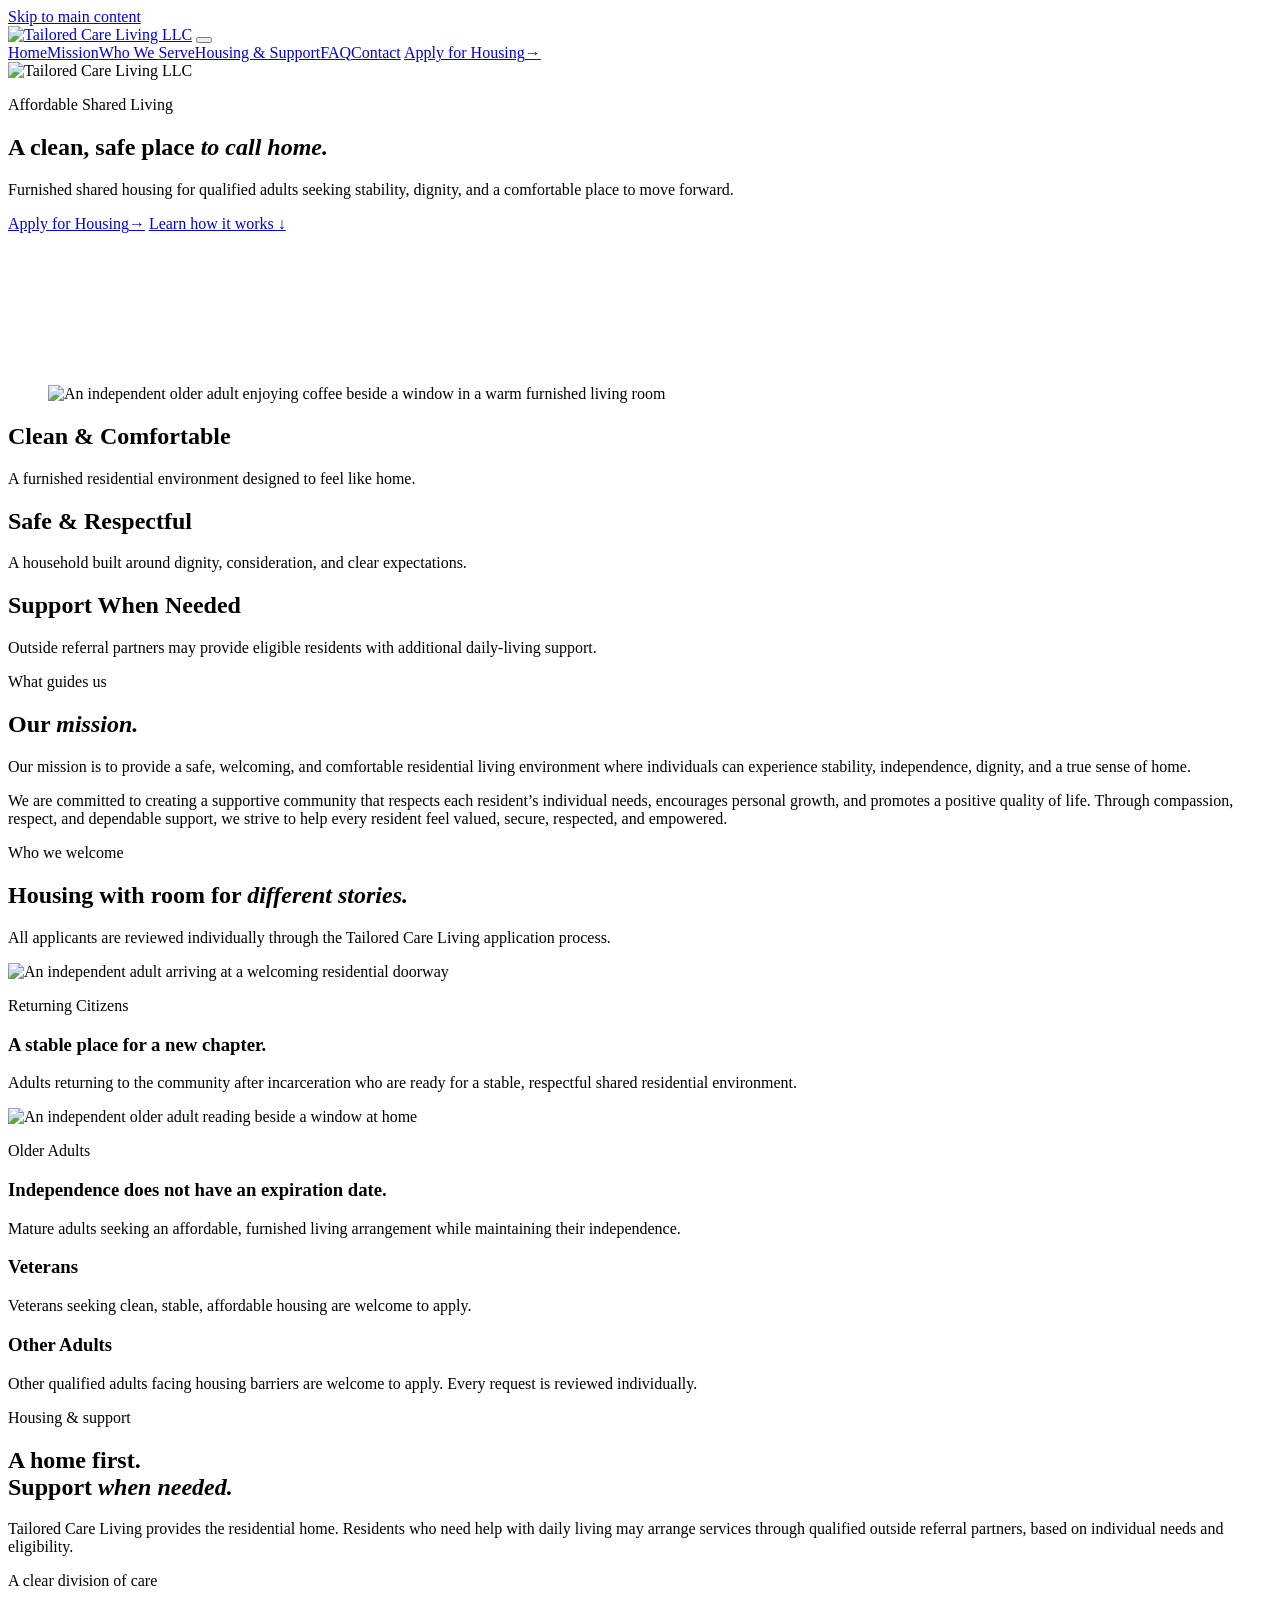
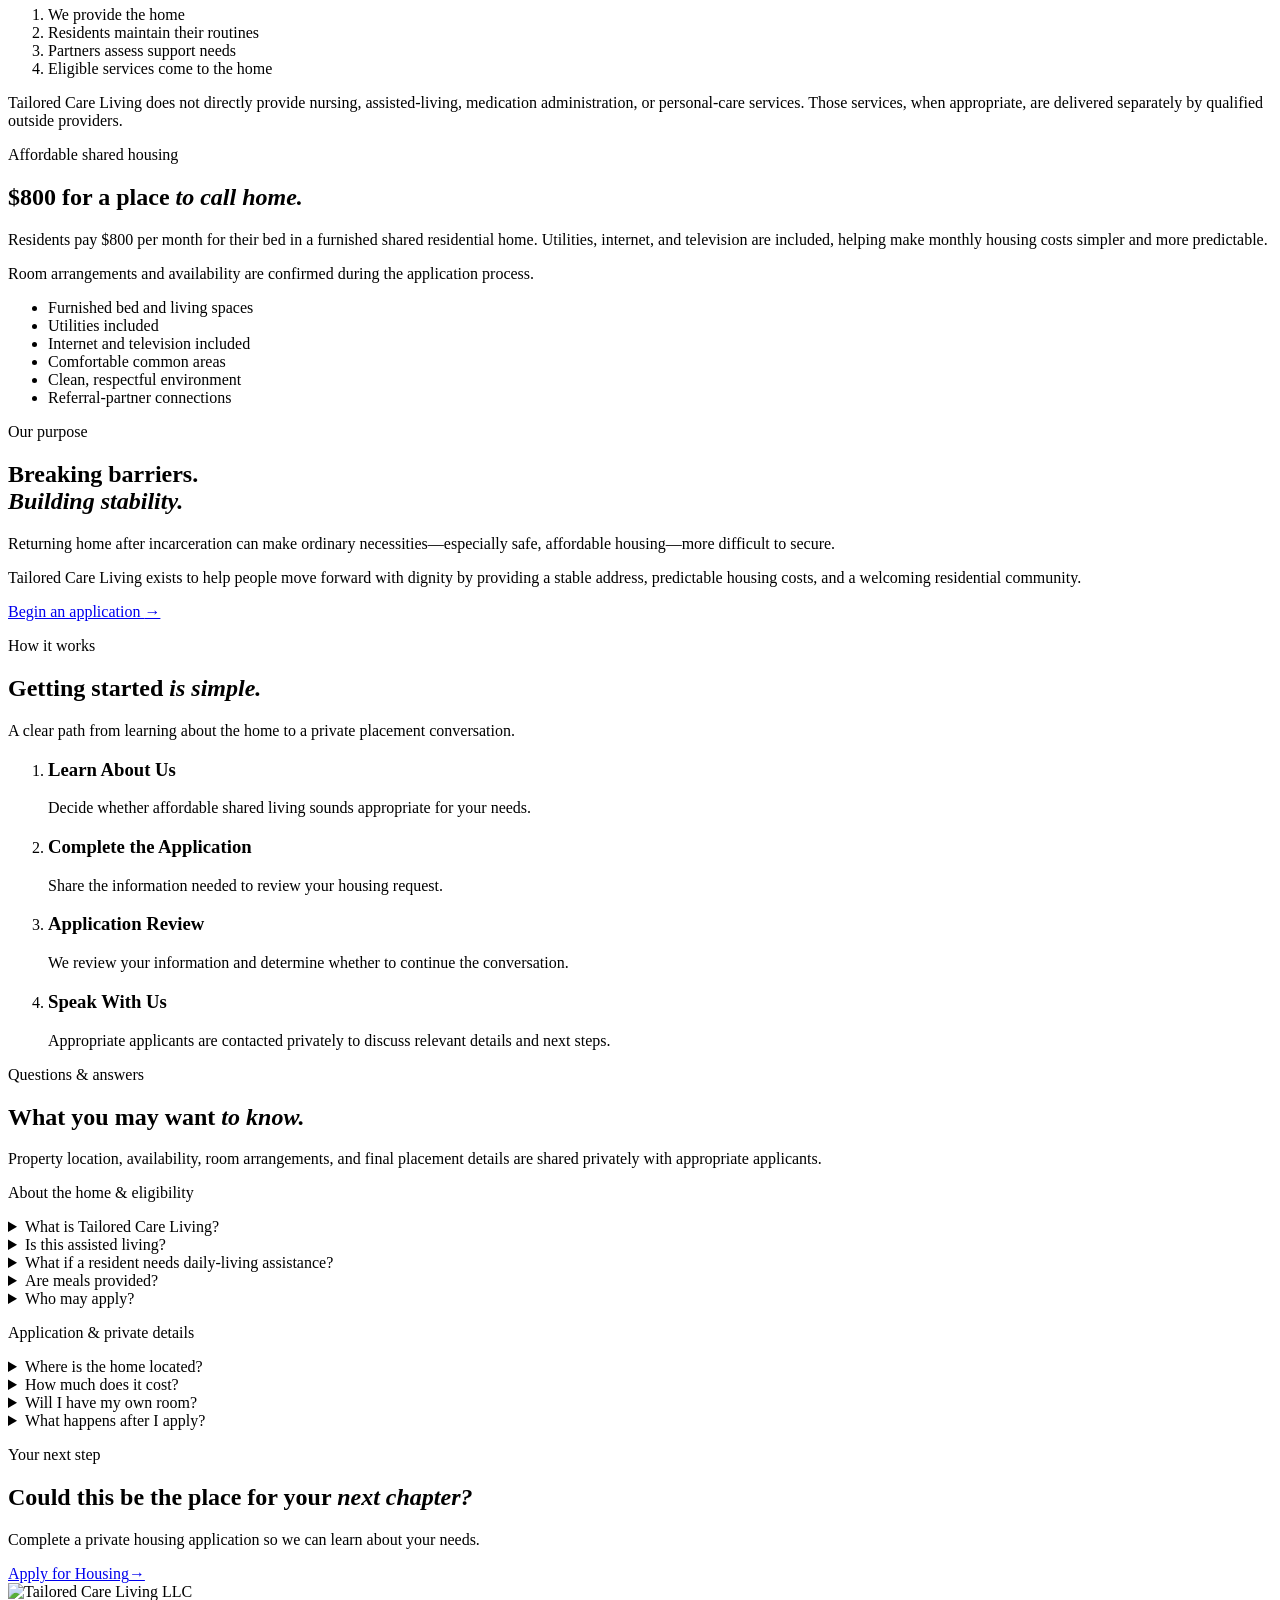
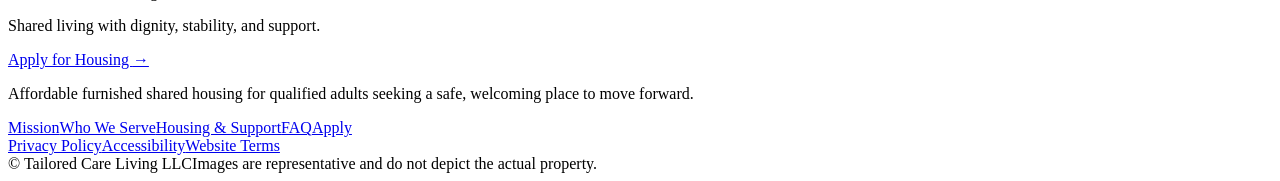
==== index.html @ b0d6e599 "Replace homepage hero video" ====
<!doctype html>
<html lang="en">
<head>
  <meta charset="utf-8">
  <meta name="viewport" content="width=device-width,initial-scale=1">
  <title>Tailored Care Living | Affordable Shared Housing</title>
  <meta name="description" content="Affordable furnished shared housing with utilities, internet, and television included, plus connections to qualified outside support partners.">
  <meta name="theme-color" content="#161311">
  <link rel="preconnect" href="https://fonts.googleapis.com">
  <link rel="preconnect" href="https://fonts.gstatic.com" crossorigin>
  <link rel="stylesheet" href="assets/css/styles.css?v=20260902c">
  <script type="application/ld+json">{"@context":"https://schema.org","@type":"Organization","name":"Tailored Care Living LLC","description":"Affordable furnished shared housing for qualified adults."}</script>
</head>
<body class="home-page">
  <a class="skip-link" href="#main">Skip to main content</a>
  <header class="site-header" data-header>
    <nav class="nav shell" aria-label="Primary navigation">
      <a class="brand" href="#top" aria-label="Tailored Care Living home"><img src="assets/images/tailored-care-living-logo-display.jpg" alt="Tailored Care Living LLC"></a>
      <button class="menu-button" type="button" aria-label="Open menu" aria-expanded="false" aria-controls="site-menu" data-menu-button><span></span><span></span></button>
      <div class="nav-links" id="site-menu" data-menu>
        <a href="#top">Home</a><a href="#mission">Mission</a><a href="#who">Who We Serve</a><a href="#support">Housing &amp; Support</a><a href="#faq">FAQ</a><a href="#contact">Contact</a>
        <a class="button button-small" href="apply.html"><span>Apply for Housing</span><span aria-hidden="true">→</span></a>
      </div>
    </nav>
  </header>

  <main id="main">
    <section class="hero" id="top">
      <div class="hero-grid shell">
        <div class="hero-copy" data-reveal>
          <img class="hero-logo" src="assets/images/tailored-care-living-logo-display.jpg" alt="Tailored Care Living LLC">
          <p class="eyebrow eyebrow-gold">Affordable Shared Living</p>
          <h1 class="display">A clean, safe place <em>to call home.</em></h1>
          <p class="hero-lead">Furnished shared housing for qualified adults seeking stability, dignity, and a comfortable place to move forward.</p>
          <div class="actions">
            <a class="button" href="apply.html"><span>Apply for Housing</span><span aria-hidden="true">→</span></a>
            <a class="quiet-link" href="#how">Learn how it works <span aria-hidden="true">↓</span></a>
          </div>
        </div>
        <figure class="hero-figure" data-reveal>
          <div class="door-frame">
            <img class="hero-poster" src="assets/images/hero-independent-life-v2.jpg" alt="An independent older adult enjoying coffee beside a window in a warm furnished living room" fetchpriority="high">
            <video class="hero-video" autoplay muted loop playsinline preload="metadata" poster="assets/images/hero-independent-life-v2.jpg" aria-label="A welcoming resident opening the front door">
              <source src="https://api-f.streamable.com/api/v1/videos/x821oh/mp4" type="video/mp4">
            </video>
          </div>
        </figure>
        <div class="hero-mark" aria-hidden="true"><span></span></div>
      </div>
    </section>

    <section class="principles" aria-label="Our values">
      <div class="shell principle-row">
        <article><span class="decorative-mark" aria-hidden="true"></span><h2>Clean &amp; Comfortable</h2><p>A furnished residential environment designed to feel like home.</p></article>
        <article><span class="decorative-mark" aria-hidden="true"></span><h2>Safe &amp; Respectful</h2><p>A household built around dignity, consideration, and clear expectations.</p></article>
        <article><span class="decorative-mark" aria-hidden="true"></span><h2>Support When Needed</h2><p>Outside referral partners may provide eligible residents with additional daily-living support.</p></article>
      </div>
    </section>

    <section class="manifesto section-space" id="mission">
      <div class="manifesto-grid shell">
        <div class="manifesto-heading" data-reveal><p class="eyebrow">What guides us</p><h2 class="section-title">Our <em>mission.</em></h2></div>
        <div class="manifesto-copy">
          <p class="pull-statement">Our mission is to provide a safe, welcoming, and comfortable residential living environment where individuals can experience stability, independence, dignity, and a true sense of home.</p>
          <p>We are committed to creating a supportive community that respects each resident’s individual needs, encourages personal growth, and promotes a positive quality of life. Through compassion, respect, and dependable support, we strive to help every resident feel valued, secure, respected, and empowered.</p>
        </div>
      </div>
    </section>

    <section class="who-section" id="who">
      <div class="shell who-intro">
        <div><p class="eyebrow eyebrow-gold">Who we welcome</p><h2 class="section-title">Housing with room for <em>different stories.</em></h2></div>
        <p>All applicants are reviewed individually through the Tailored Care Living application process.</p>
      </div>
      <div class="population-editorial shell">
        <article class="population-feature population-feature-primary">
          <div class="population-image"><img src="assets/images/reentry-arrival-v2.jpg" alt="An independent adult arriving at a welcoming residential doorway" loading="lazy"></div>
          <div class="population-copy"><span class="decorative-mark" aria-hidden="true"></span><p class="eyebrow eyebrow-gold">Returning Citizens</p><h3>A stable place for a new chapter.</h3><p>Adults returning to the community after incarceration who are ready for a stable, respectful shared residential environment.</p></div>
        </article>
        <div class="population-side">
          <article class="population-feature population-feature-secondary">
            <div class="population-image"><img src="assets/images/independent-reading-v2.jpg" alt="An independent older adult reading beside a window at home" loading="lazy"></div>
            <div class="population-copy"><span class="decorative-mark" aria-hidden="true"></span><p class="eyebrow eyebrow-gold">Older Adults</p><h3>Independence does not have an expiration date.</h3><p>Mature adults seeking an affordable, furnished living arrangement while maintaining their independence.</p></div>
          </article>
          <div class="population-pair">
            <article><span class="decorative-mark" aria-hidden="true"></span><h3>Veterans</h3><p>Veterans seeking clean, stable, affordable housing are welcome to apply.</p></article>
            <article><span class="decorative-mark" aria-hidden="true"></span><h3>Other Adults</h3><p>Other qualified adults facing housing barriers are welcome to apply. Every request is reviewed individually.</p></article>
          </div>
        </div>
      </div>
    </section>

    <section class="independence section-space" id="support">
      <div class="shell independence-grid">
        <div class="independence-heading" data-reveal><p class="eyebrow">Housing &amp; support</p><h2 class="section-title">A home first.<br>Support <em>when needed.</em></h2><p>Tailored Care Living provides the residential home. Residents who need help with daily living may arrange services through qualified outside referral partners, based on individual needs and eligibility.</p></div>
        <div class="responsibilities" aria-label="How housing and partner support work"><p class="responsibility-label">A clear division of care</p><ol><li><span class="decorative-mark" aria-hidden="true"></span>We provide the home</li><li><span class="decorative-mark" aria-hidden="true"></span>Residents maintain their routines</li><li><span class="decorative-mark" aria-hidden="true"></span>Partners assess support needs</li><li><span class="decorative-mark" aria-hidden="true"></span>Eligible services come to the home</li></ol><p class="independence-note">Tailored Care Living does not directly provide nursing, assisted-living, medication administration, or personal-care services. Those services, when appropriate, are delivered separately by qualified outside providers.</p></div>
      </div>
    </section>

    <section class="living-experience">
      <div class="shell experience-grid">
        <div class="experience-statement"><p class="eyebrow">Affordable shared housing</p><h2 class="section-title"><span class="rate">$800</span> for a place <em>to call home.</em></h2><p>Residents pay $800 per month for their bed in a furnished shared residential home. Utilities, internet, and television are included, helping make monthly housing costs simpler and more predictable.</p><p class="food-note">Room arrangements and availability are confirmed during the application process.</p></div>
        <ul class="experience-list"><li>Furnished bed and living spaces</li><li>Utilities included</li><li>Internet and television included</li><li>Comfortable common areas</li><li>Clean, respectful environment</li><li>Referral-partner connections</li></ul>
      </div>
    </section>

    <section class="reentry-moment">
      <div class="reentry-rule" aria-hidden="true"></div>
      <div class="shell reentry-content"><p class="eyebrow eyebrow-gold">Our purpose</p><h2>Breaking barriers.<br><em>Building stability.</em></h2><div class="reentry-body"><p>Returning home after incarceration can make ordinary necessities—especially safe, affordable housing—more difficult to secure.</p><p>Tailored Care Living exists to help people move forward with dignity by providing a stable address, predictable housing costs, and a welcoming residential community.</p><a class="quiet-link light" href="apply.html">Begin an application <span aria-hidden="true">→</span></a></div></div>
    </section>

    <section class="process section-space" id="how">
      <div class="shell process-head"><div><p class="eyebrow">How it works</p><h2 class="section-title">Getting started <em>is simple.</em></h2></div><p>A clear path from learning about the home to a private placement conversation.</p></div>
      <ol class="timeline shell">
        <li><span class="timeline-marker" aria-hidden="true"></span><div><h3>Learn About Us</h3><p>Decide whether affordable shared living sounds appropriate for your needs.</p></div></li>
        <li><span class="timeline-marker" aria-hidden="true"></span><div><h3>Complete the Application</h3><p>Share the information needed to review your housing request.</p></div></li>
        <li><span class="timeline-marker" aria-hidden="true"></span><div><h3>Application Review</h3><p>We review your information and determine whether to continue the conversation.</p></div></li>
        <li><span class="timeline-marker" aria-hidden="true"></span><div><h3>Speak With Us</h3><p>Appropriate applicants are contacted privately to discuss relevant details and next steps.</p></div></li>
      </ol>
    </section>

    <section class="faq-section section-space" id="faq">
      <div class="shell faq-layout"><div class="faq-intro"><p class="eyebrow">Questions &amp; answers</p><h2 class="section-title">What you may want <em>to know.</em></h2><p>Property location, availability, room arrangements, and final placement details are shared privately with appropriate applicants.</p></div>
        <div class="faq"><p class="faq-category">About the home &amp; eligibility</p>
          <details><summary>What is Tailored Care Living?<span aria-hidden="true"></span></summary><div><p>Tailored Care Living provides affordable furnished shared housing for qualified adults seeking a clean, safe place to live and move forward.</p></div></details>
          <details><summary>Is this assisted living?<span aria-hidden="true"></span></summary><div><p>No. Tailored Care Living provides residential housing and does not directly provide nursing care, medication administration, or personal-care services. Qualified outside referral partners may provide separate support to eligible residents.</p></div></details>
          <details><summary>What if a resident needs daily-living assistance?<span aria-hidden="true"></span></summary><div><p>Residents may work with qualified outside referral partners for additional support based on individual needs, provider requirements, and eligibility. Partner services are separate from the monthly housing arrangement.</p></div></details>
          <details><summary>Are meals provided?<span aria-hidden="true"></span></summary><div><p>No. Residents are responsible for purchasing and preparing their own food.</p></div></details>
          <details><summary>Who may apply?<span aria-hidden="true"></span></summary><div><p>Returning citizens, veterans, older adults, and other qualified adults facing housing barriers are welcome to apply. Every application is reviewed individually.</p></div></details>
          <p class="faq-category faq-category-second">Application &amp; private details</p>
          <details><summary>Where is the home located?<span aria-hidden="true"></span></summary><div><p>For resident privacy and security, property information is provided to appropriate applicants during the application process.</p></div></details>
          <details><summary>How much does it cost?<span aria-hidden="true"></span></summary><div><p>The housing rate is $800 per month per bed. Utilities, internet, and television are included. Availability, room arrangements, and final placement details are confirmed during the application process.</p></div></details>
          <details><summary>Will I have my own room?<span aria-hidden="true"></span></summary><div><p>Room arrangements and current availability are discussed during the application process.</p></div></details>
          <details><summary>What happens after I apply?<span aria-hidden="true"></span></summary><div><p>Tailored Care Living reviews your application and contacts appropriate applicants to discuss next steps. Applying does not guarantee acceptance or current availability.</p></div></details>
        </div>
      </div>
    </section>

    <section class="final-cta" id="contact"><div class="shell final-cta-inner"><div><p class="eyebrow eyebrow-gold">Your next step</p><h2>Could this be the place for your <em>next chapter?</em></h2></div><div><p>Complete a private housing application so we can learn about your needs.</p><a class="button button-gold" href="apply.html"><span>Apply for Housing</span><span aria-hidden="true">→</span></a></div></div></section>
  </main>

  <footer class="site-footer"><div class="shell"><div class="footer-top"><div class="footer-brand"><img src="assets/images/tailored-care-living-logo-display.jpg" alt="Tailored Care Living LLC"><p>Shared living with dignity, stability, and support.</p></div><a class="footer-apply" href="apply.html">Apply for Housing <span aria-hidden="true">→</span></a></div><div class="footer-grid"><p>Affordable furnished shared housing for qualified adults seeking a safe, welcoming place to move forward.</p><nav aria-label="Footer navigation"><a href="#mission">Mission</a><a href="#who">Who We Serve</a><a href="#support">Housing &amp; Support</a><a href="#faq">FAQ</a><a href="apply.html">Apply</a></nav><nav aria-label="Policies"><a href="privacy.html">Privacy Policy</a><a href="accessibility.html">Accessibility</a><a href="terms.html">Website Terms</a></nav></div><div class="footer-bottom"><span>© <span data-year></span> Tailored Care Living LLC</span><span>Images are representative and do not depict the actual property.</span></div></div></footer>
  <script src="assets/js/site.js?v=20260825c"></script>
</body>
</html>
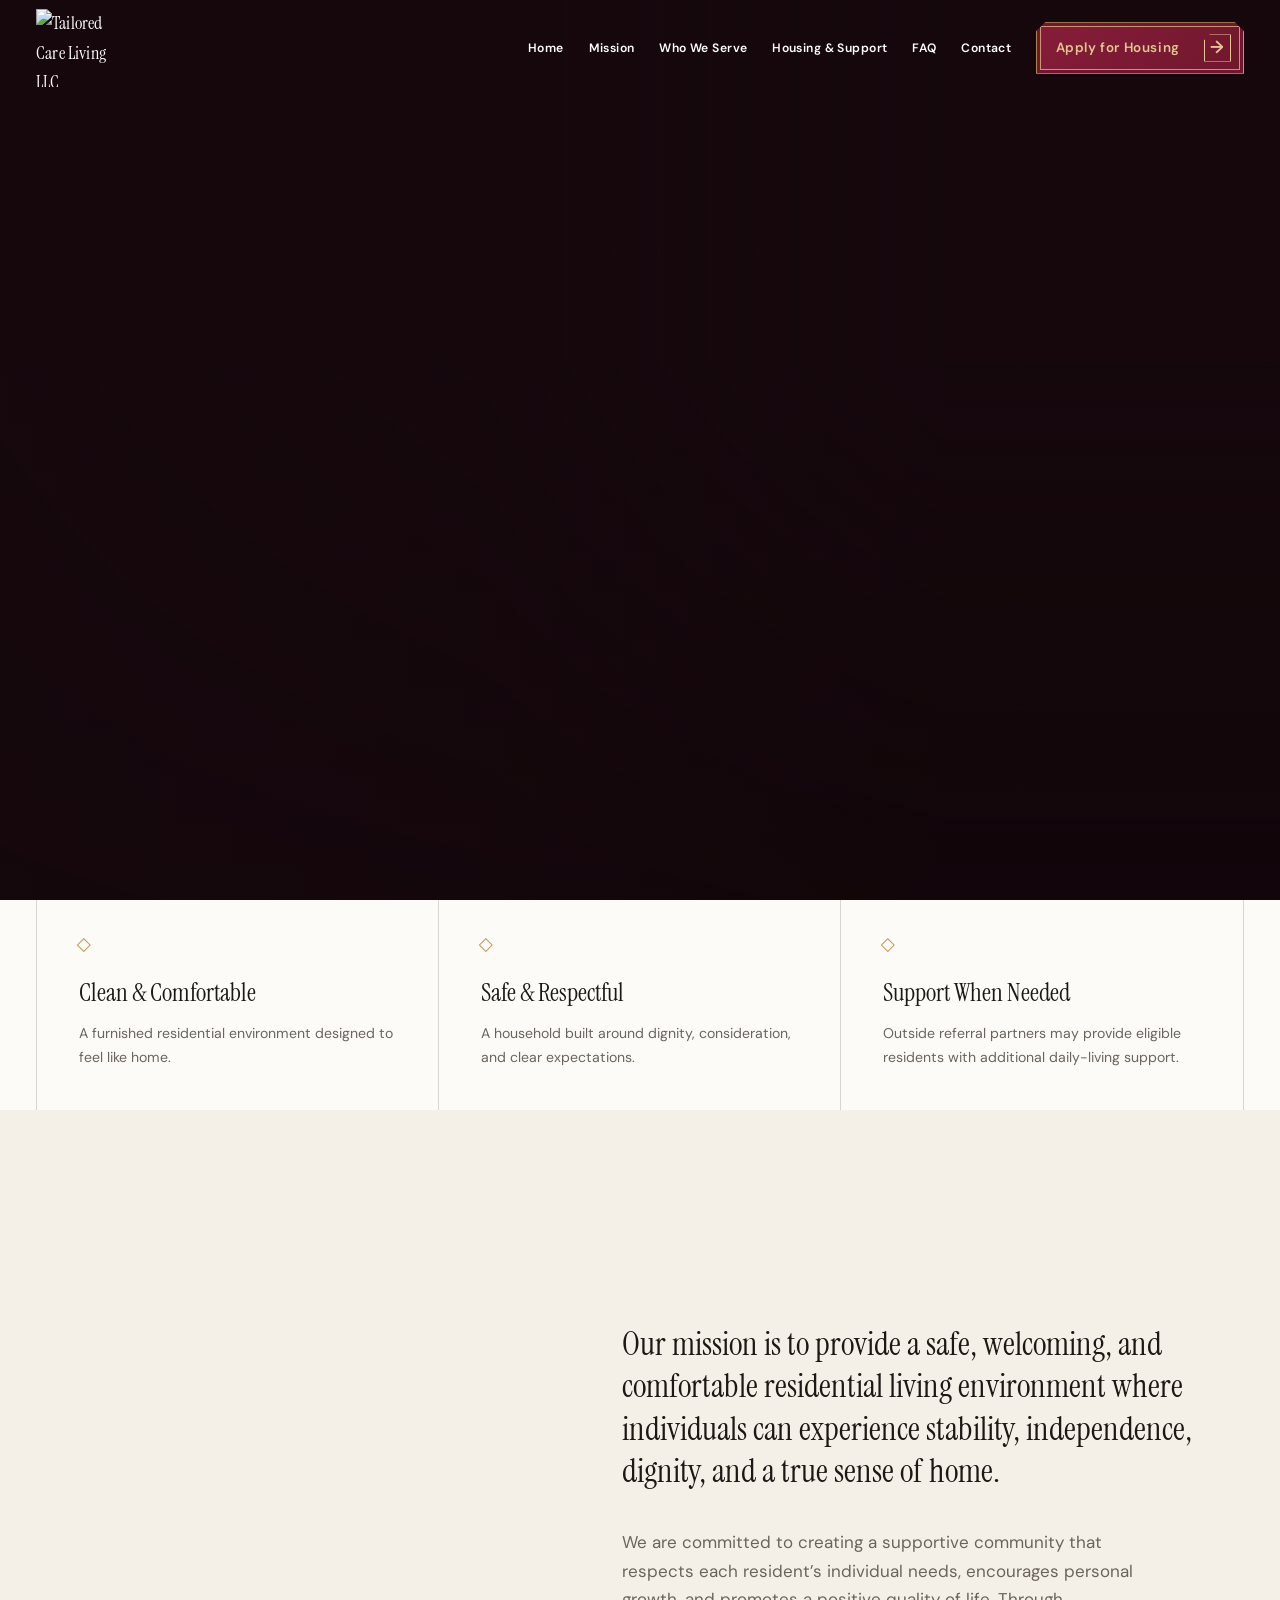
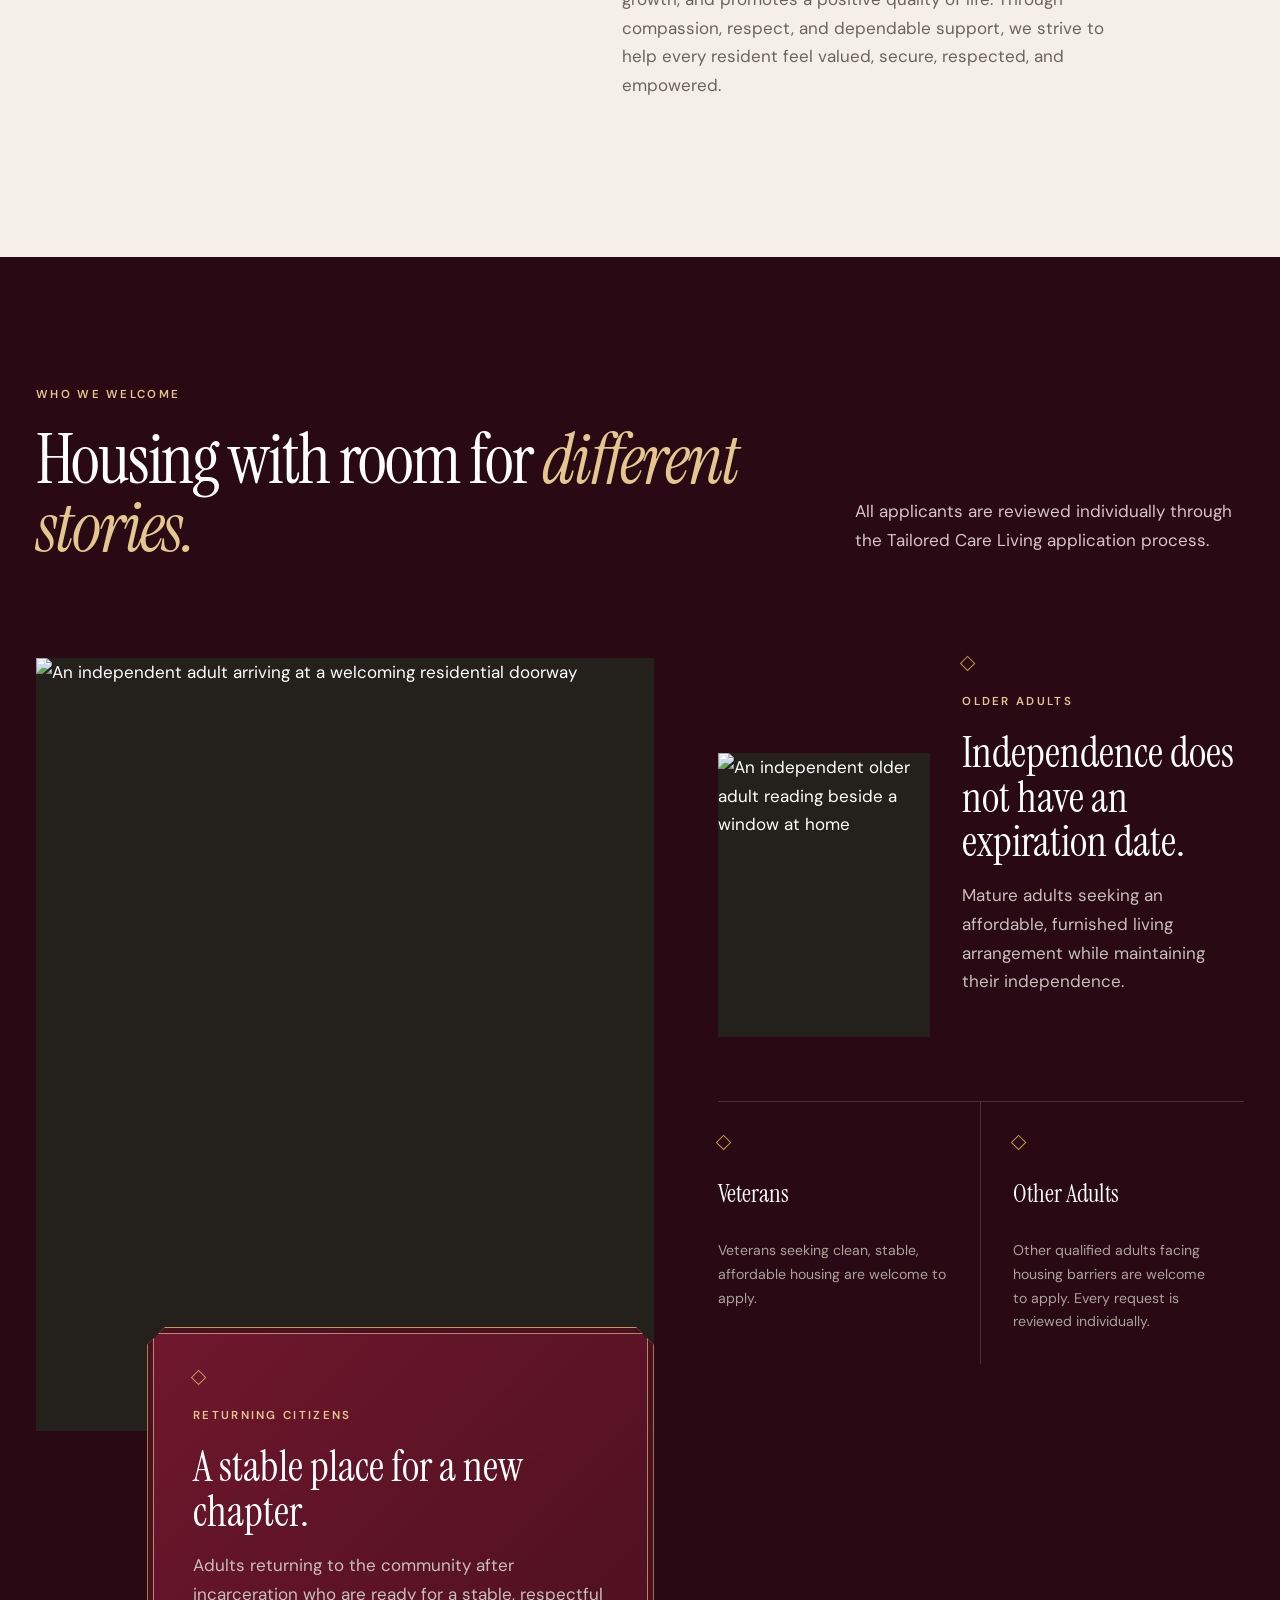
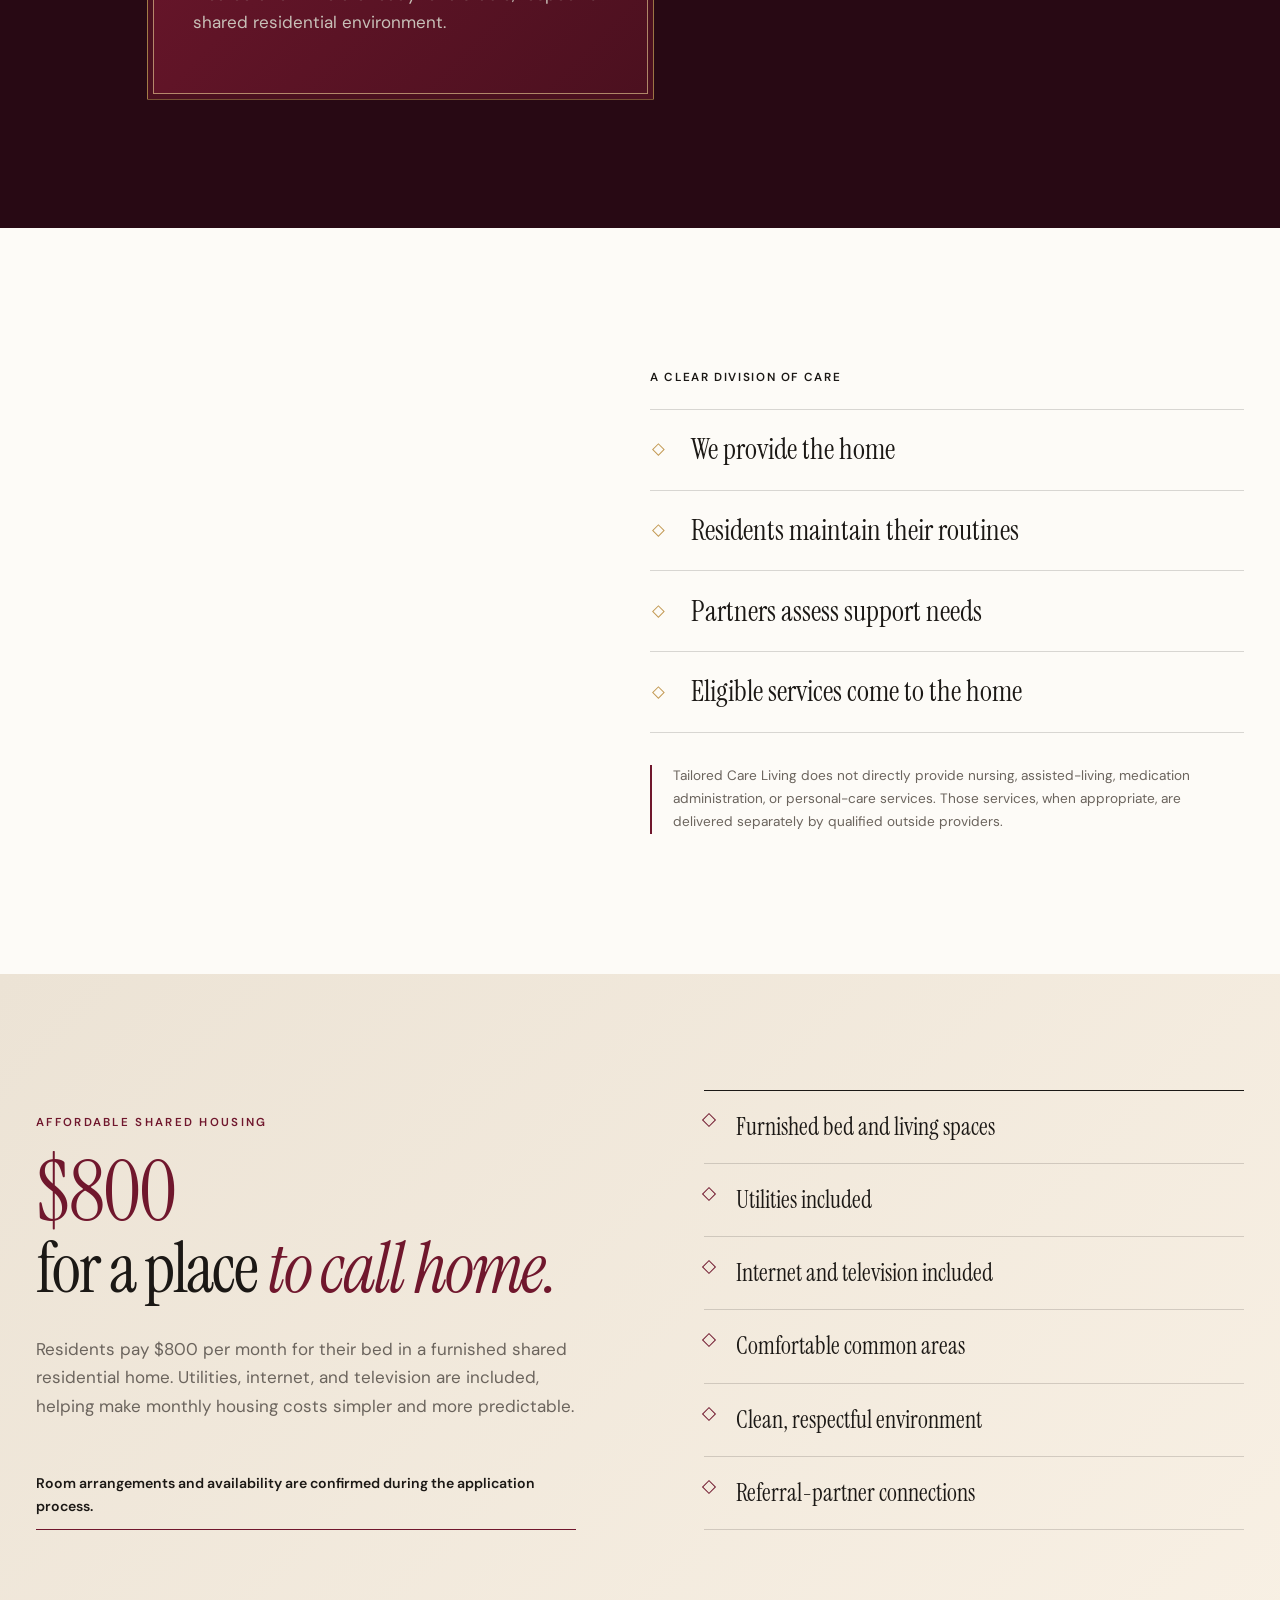
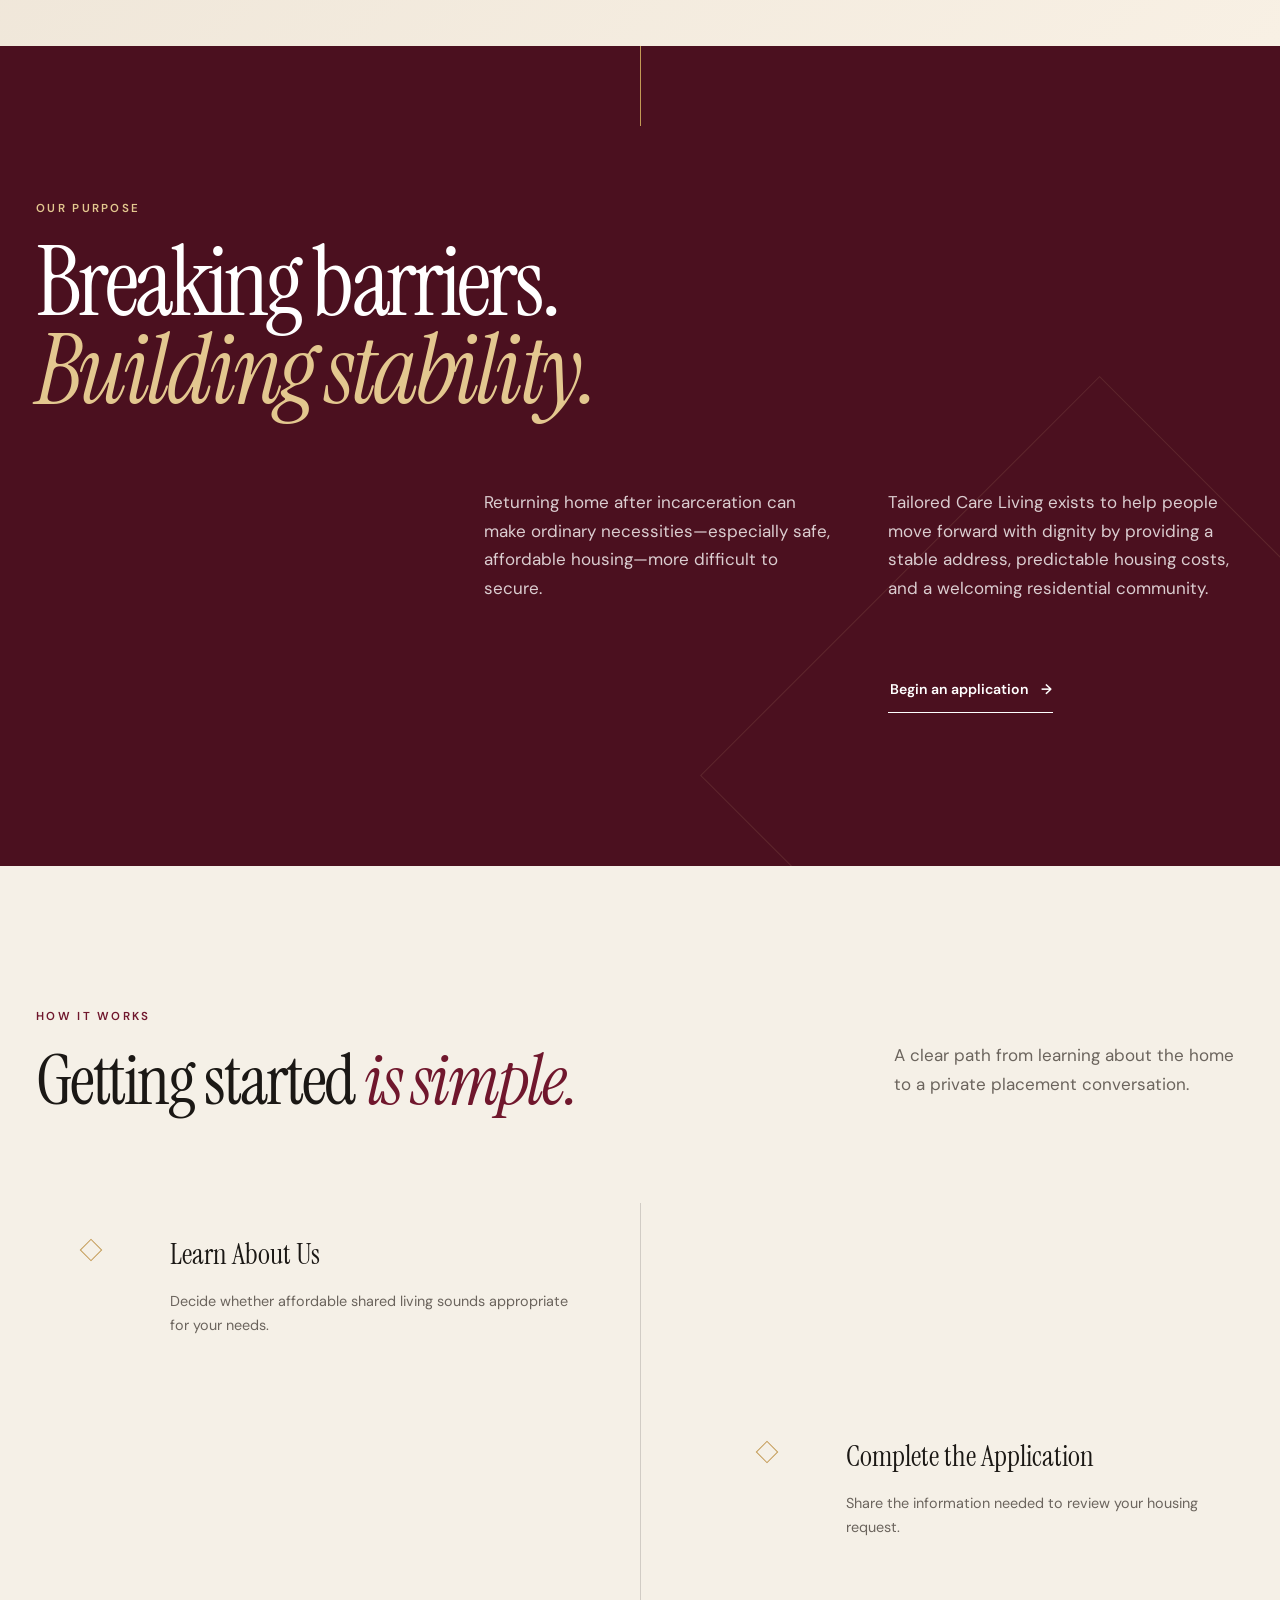
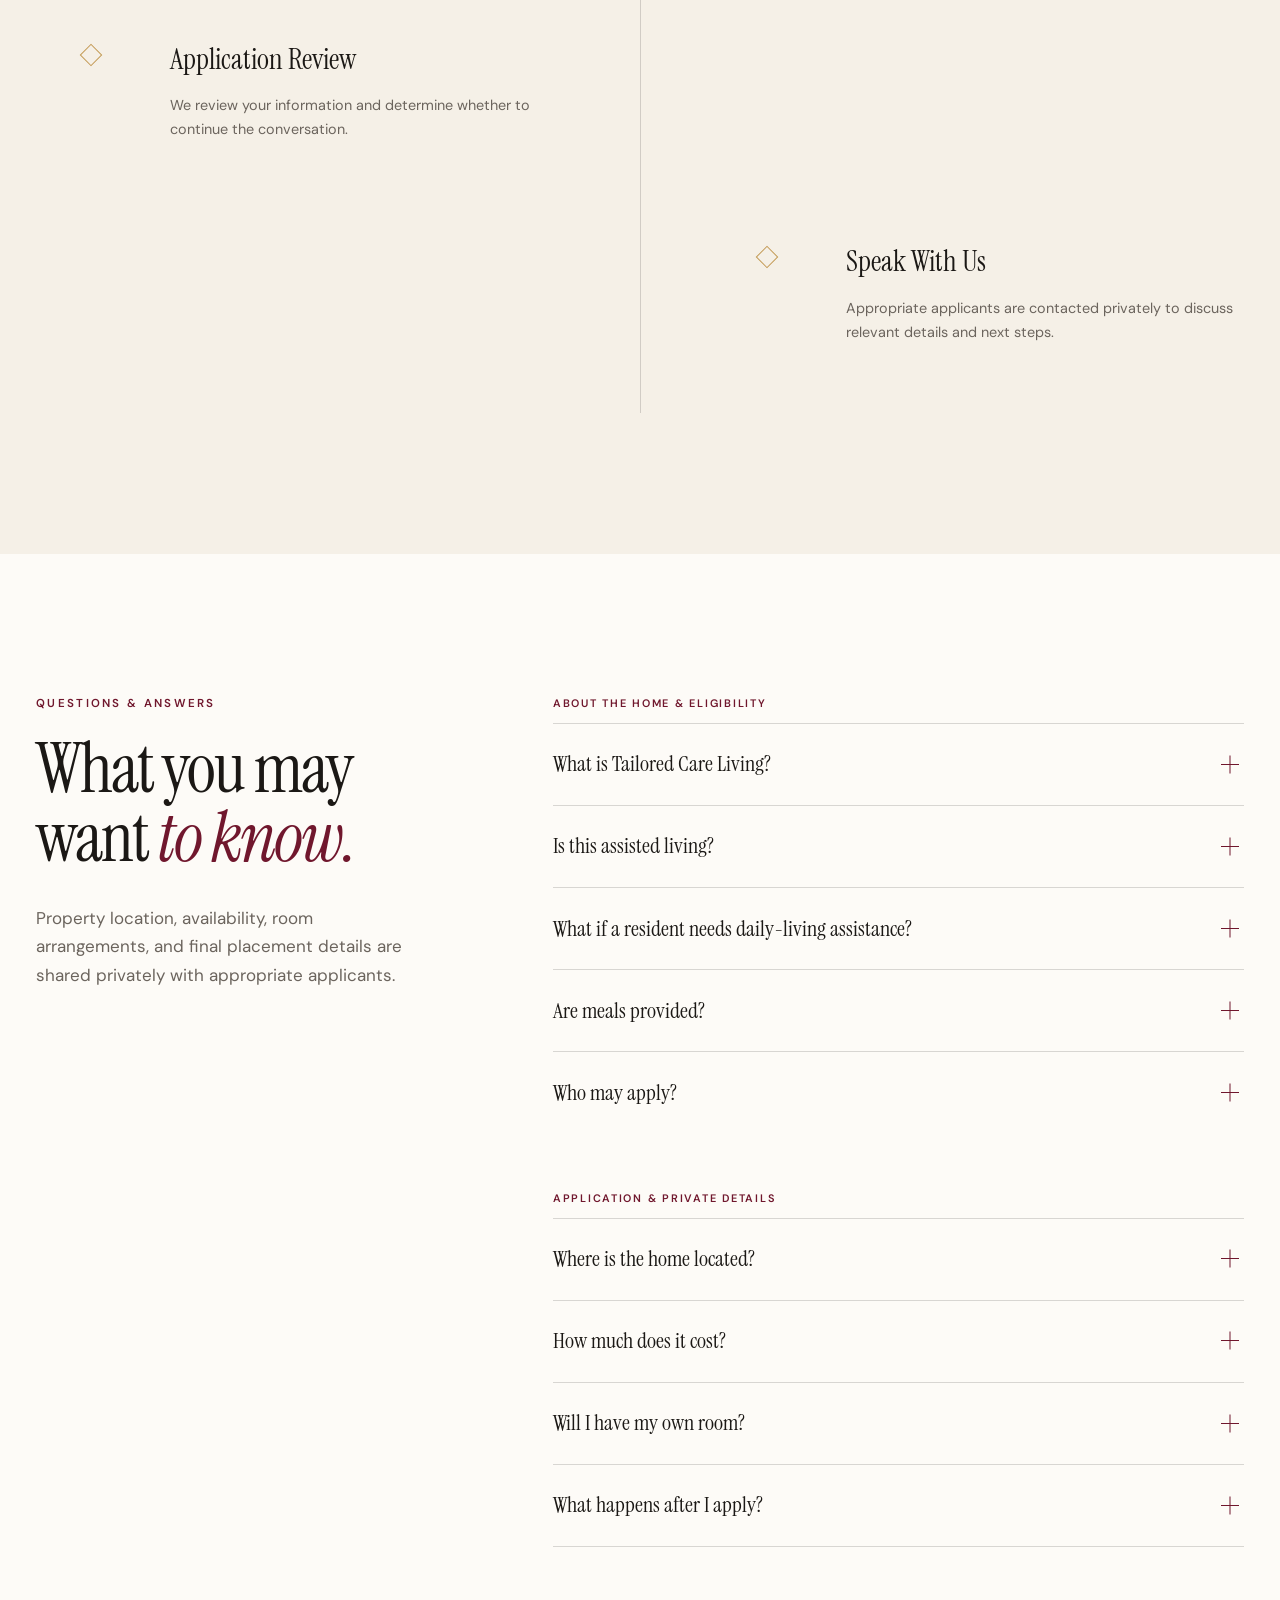
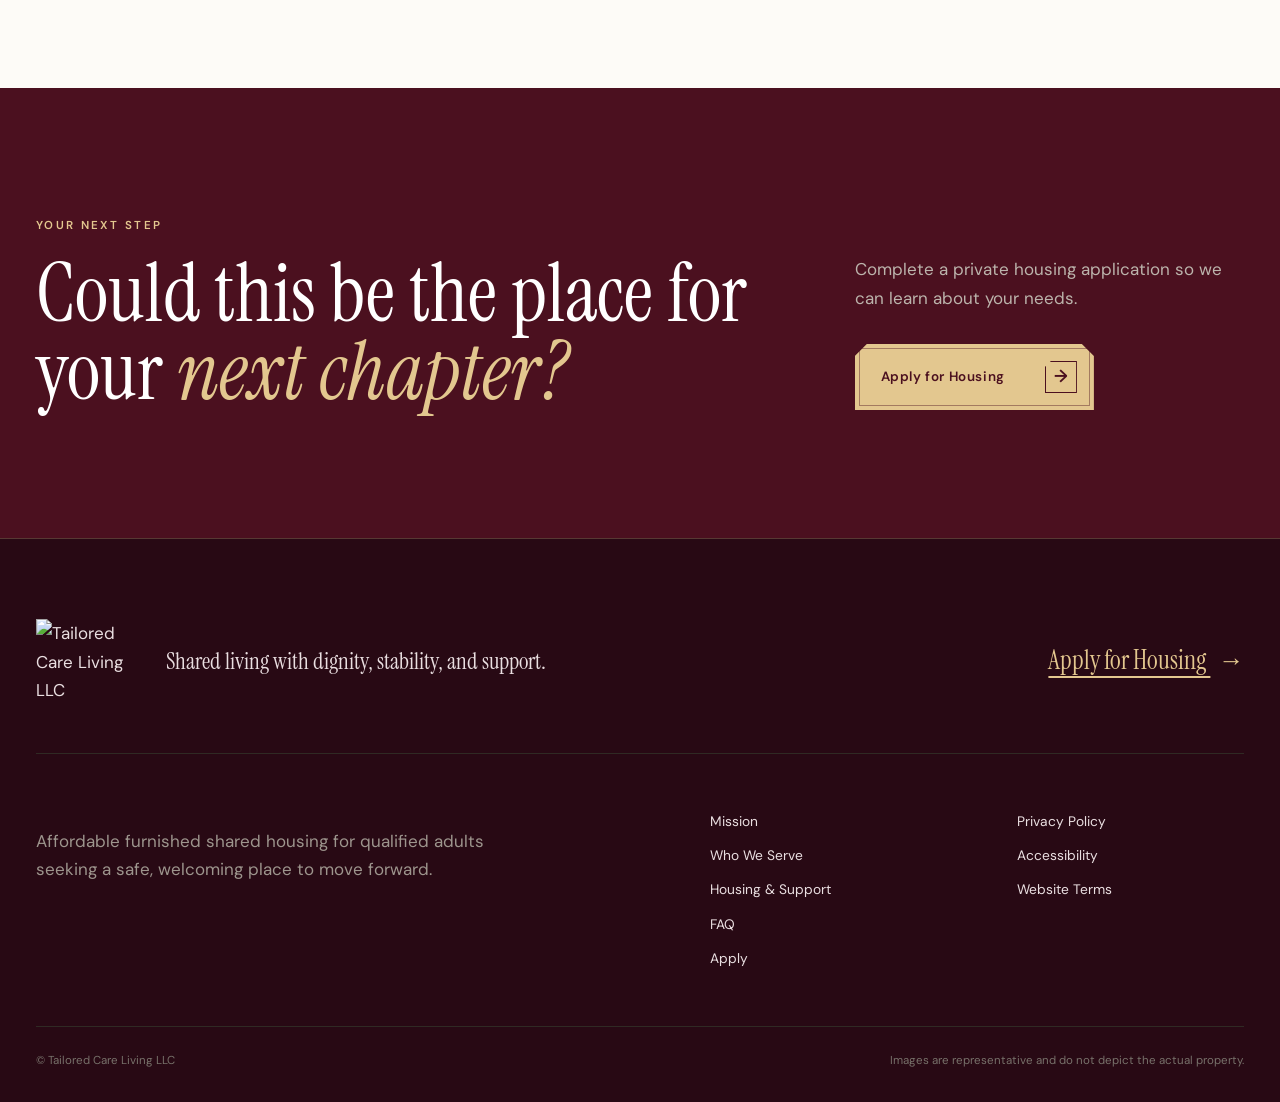
==== commit fab08064: "Make hero video full bleed and update display font" ====
--- a/index.html
+++ b/index.html
@@ -8,7 +8,7 @@
   <meta name="theme-color" content="#161311">
   <link rel="preconnect" href="https://fonts.googleapis.com">
   <link rel="preconnect" href="https://fonts.gstatic.com" crossorigin>
-  <link rel="stylesheet" href="assets/css/styles.css?v=20260902c">
+  <link rel="stylesheet" href="assets/css/styles.css?v=20260902d">
   <script type="application/ld+json">{"@context":"https://schema.org","@type":"Organization","name":"Tailored Care Living LLC","description":"Affordable furnished shared housing for qualified adults."}</script>
 </head>
 <body class="home-page">
@@ -26,6 +26,15 @@
 
   <main id="main">
     <section class="hero" id="top">
+      <figure class="hero-figure" data-reveal>
+        <div class="door-frame">
+          <img class="hero-poster" src="assets/images/hero-independent-life-v2.jpg" alt="An independent older adult enjoying coffee beside a window in a warm furnished living room" fetchpriority="high">
+          <video class="hero-video" autoplay muted loop playsinline preload="metadata" poster="assets/images/hero-independent-life-v2.jpg" aria-label="A welcoming resident opening the front door">
+            <source src="https://api-f.streamable.com/api/v1/videos/x821oh/mp4" type="video/mp4">
+          </video>
+        </div>
+      </figure>
+      <div class="hero-shade" aria-hidden="true"></div>
       <div class="hero-grid shell">
         <div class="hero-copy" data-reveal>
           <img class="hero-logo" src="assets/images/tailored-care-living-logo-display.jpg" alt="Tailored Care Living LLC">
@@ -37,14 +46,6 @@
             <a class="quiet-link" href="#how">Learn how it works <span aria-hidden="true">↓</span></a>
           </div>
         </div>
-        <figure class="hero-figure" data-reveal>
-          <div class="door-frame">
-            <img class="hero-poster" src="assets/images/hero-independent-life-v2.jpg" alt="An independent older adult enjoying coffee beside a window in a warm furnished living room" fetchpriority="high">
-            <video class="hero-video" autoplay muted loop playsinline preload="metadata" poster="assets/images/hero-independent-life-v2.jpg" aria-label="A welcoming resident opening the front door">
-              <source src="https://api-f.streamable.com/api/v1/videos/x821oh/mp4" type="video/mp4">
-            </video>
-          </div>
-        </figure>
         <div class="hero-mark" aria-hidden="true"><span></span></div>
       </div>
     </section>
--- a/assets/css/styles.css
+++ b/assets/css/styles.css
@@ -0,0 +1,246 @@
+@import url('https://fonts.googleapis.com/css2?family=DM+Sans:wght@400;500;600&family=Instrument+Serif:ital@0;1&display=swap');
+
+:root{--ink:#1b1815;--black:#100e0c;--black-soft:#171310;--burgundy:#70172d;--wine:#4b101f;--gold:#c39a55;--gold-light:#e3c78f;--ivory:#f5f0e7;--ivory-deep:#ece3d5;--paper:#fdfbf7;--muted:#6b645d;--line:rgba(27,24,21,.16);--line-light:rgba(255,255,255,.16);--serif:"Instrument Serif",Georgia,serif;--sans:"DM Sans",sans-serif;--shell:min(1240px,calc(100% - 72px));--ease:cubic-bezier(.22,1,.36,1)}
+*{box-sizing:border-box}[hidden]{display:none!important}html{scroll-behavior:smooth;scroll-padding-top:6rem}body{margin:0;background:var(--ivory);color:var(--ink);font-family:var(--sans);font-size:17px;line-height:1.68;-webkit-font-smoothing:antialiased}body.menu-open{overflow:hidden}img{display:block;max-width:100%}a{color:inherit}button,input,select,textarea{font:inherit}button{color:inherit}.shell,.wrap{width:var(--shell);margin-inline:auto}.skip-link{position:fixed;top:-6rem;left:1rem;z-index:200;background:var(--gold-light);color:var(--black);padding:.8rem 1.1rem}.skip-link:focus{top:1rem}.eyebrow{margin:0 0 1.25rem;color:var(--burgundy);font-size:.72rem;font-weight:600;letter-spacing:.2em;text-transform:uppercase}.eyebrow-gold{color:var(--gold-light)}.display,.section-title{font-family:var(--serif);font-weight:400;letter-spacing:-.03em}.display em,.section-title em,.final-cta h2 em,.reentry-content h2 em{font-weight:400;color:var(--burgundy);font-style:italic}.section-title{margin:0;font-size:clamp(3.25rem,5.5vw,5.75rem);line-height:.98}.section-space{padding-block:clamp(7rem,11vw,11.5rem)}.button{display:inline-flex;min-height:3.6rem;align-items:center;justify-content:space-between;gap:2.5rem;padding:.85rem 1.15rem .85rem 1.35rem;border:1px solid var(--burgundy);background:var(--burgundy);color:#fff;text-decoration:none;font-size:.84rem;font-weight:600;letter-spacing:.045em;transition:background .35s var(--ease),color .35s var(--ease),border-color .35s var(--ease)}.button span:last-child{font-size:1.1rem;transition:transform .35s var(--ease)}.button:hover,.button:focus-visible{background:var(--black);border-color:var(--black)}.button:hover span:last-child,.button:focus-visible span:last-child{transform:translateX(5px)}.button-small{min-height:2.85rem;gap:1.5rem;padding:.6rem .9rem .6rem 1.05rem}.button-gold{background:var(--gold-light);border-color:var(--gold-light);color:var(--black)}.quiet-link,.text-link{display:inline-flex;align-items:center;gap:.75rem;padding:.65rem .1rem;border-bottom:1px solid currentColor;text-decoration:none;font-size:.88rem;font-weight:600}.quiet-link span{transition:transform .35s var(--ease)}.quiet-link:hover span{transform:translateY(3px)}.quiet-link.light{color:#fff}.quiet-link.light:hover span{transform:translateX(4px)}:focus-visible{outline:3px solid var(--gold);outline-offset:4px}
+
+.site-header{position:fixed;inset:0 0 auto;z-index:100;height:5.3rem;color:#fff;transition:background .4s var(--ease),color .4s var(--ease),box-shadow .4s var(--ease)}.site-header.is-scrolled,.site-header.menu-active{background:rgba(245,240,231,.96);color:var(--ink);box-shadow:0 1px 0 var(--line);backdrop-filter:blur(16px)}.nav{height:100%;display:flex;align-items:center;justify-content:space-between;gap:2rem}.brand{display:flex;align-items:center;gap:.85rem;text-decoration:none;font-family:var(--serif);font-size:1.1rem;letter-spacing:.01em}.brand img{width:54px;height:54px;object-fit:cover}.nav-links{display:flex;align-items:center;gap:1.8rem}.nav-links>a:not(.button){position:relative;text-decoration:none;font-size:.78rem;font-weight:600;letter-spacing:.035em}.nav-links>a:not(.button)::after{content:"";position:absolute;left:0;right:100%;bottom:-.45rem;height:1px;background:var(--gold);transition:right .35s var(--ease)}.nav-links>a:not(.button):hover::after,.nav-links>a:not(.button):focus-visible::after{right:0}.menu-button{display:none;width:3rem;height:3rem;border:0;background:transparent;padding:.7rem;place-items:center}.menu-button span{display:block;width:1.6rem;height:1px;background:currentColor;transition:transform .35s var(--ease)}.menu-button span+span{margin-top:7px}.menu-button[aria-expanded=true] span:first-child{transform:translateY(4px) rotate(45deg)}.menu-button[aria-expanded=true] span:last-child{transform:translateY(-4px) rotate(-45deg)}
+
+.hero{position:relative;min-height:860px;background:var(--black);color:#fff;overflow:hidden}.hero::before{content:"";position:absolute;inset:0 50% 0 0;background:linear-gradient(135deg,var(--black) 50%,#191412)}.hero-grid{position:relative;min-height:860px;display:grid;grid-template-columns:minmax(0,.9fr) minmax(520px,1.1fr);align-items:center;gap:clamp(3rem,6vw,7rem);padding-top:8.5rem;padding-bottom:4.5rem}.hero-copy{position:relative;z-index:2;padding:3rem 0}.display{max-width:710px;margin:0;font-size:clamp(4.8rem,7.25vw,7.6rem);line-height:.88}.display em{display:block;color:var(--gold-light)}.hero-lead{max-width:580px;margin:2rem 0 0;color:#d6d0c8;font-size:1.12rem;line-height:1.75}.actions{display:flex;align-items:center;flex-wrap:wrap;gap:1.8rem;margin-top:2.6rem}.hero-figure{position:relative;z-index:1;margin:0;align-self:stretch;display:flex;flex-direction:column;justify-content:center}.door-frame{position:relative;height:min(690px,72vw);max-height:690px;overflow:hidden;clip-path:polygon(11% 0,89% 0,100% 11%,100% 100%,0 100%,0 11%)}.door-frame::before{content:"";position:absolute;inset:12px;z-index:2;border:1px solid rgba(227,199,143,.55);clip-path:inherit;pointer-events:none}.door-frame img{width:100%;height:100%;object-fit:cover;object-position:center}.hero-figure figcaption{margin-top:.85rem;color:#958d85;font-size:.68rem;letter-spacing:.035em}.hero-mark{position:absolute;left:calc(48% - 34px);bottom:2.2rem;width:68px;height:42px;border-top:1px solid var(--gold);border-left:1px solid var(--gold);border-right:1px solid var(--gold);clip-path:polygon(50% 0,100% 46%,100% 100%,0 100%,0 46%);opacity:.6}.hero-mark span{position:absolute;left:50%;top:18px;width:1px;height:24px;background:var(--gold)}
+
+.principles{background:var(--paper)}.principle-row{display:grid;grid-template-columns:repeat(3,1fr);border-inline:1px solid var(--line)}.principle-row article{padding:2.5rem 2.6rem;border-right:1px solid var(--line)}.principle-row article:last-child{border:0}.principle-row span{color:var(--gold);font-family:var(--serif);font-size:1.45rem}.principle-row h2{margin:.6rem 0 .55rem;font-family:var(--serif);font-size:1.55rem;font-weight:400}.principle-row p{margin:0;color:var(--muted);font-size:.88rem}
+
+.manifesto{background:var(--ivory)}.manifesto-grid{display:grid;grid-template-columns:.16fr .84fr 1fr;gap:clamp(2rem,5vw,6.5rem);align-items:start}.section-index{font-family:var(--serif);font-size:clamp(4rem,8vw,8rem);line-height:.8;color:rgba(112,23,45,.11)}.manifesto-heading .section-title{max-width:520px}.manifesto-copy{max-width:590px;padding-top:4.5rem}.pull-statement{margin:0 0 2.2rem;font-family:var(--serif);font-size:clamp(1.8rem,2.6vw,2.75rem);line-height:1.28}.manifesto-copy>p:last-child{color:var(--muted);max-width:520px}
+
+.who-section{padding-block:clamp(7rem,10vw,10rem);background:var(--black);color:#fff}.who-intro{display:grid;grid-template-columns:1.3fr .7fr;gap:6rem;align-items:end;margin-bottom:6rem}.who-intro .section-title{max-width:820px}.who-intro .section-title em{color:var(--gold-light)}.who-intro>p{max-width:430px;color:#bdb5ad;margin:0 0 .5rem}.population-editorial{display:grid;grid-template-columns:1.08fr .92fr;gap:clamp(2.5rem,5vw,5rem)}.population-feature{position:relative}.population-image{overflow:hidden;background:#24201c}.population-image img{width:100%;height:100%;object-fit:cover;filter:saturate(.82) contrast(1.02);transition:transform 1.1s var(--ease)}.population-feature:hover .population-image img{transform:scale(1.025)}.population-feature-primary .population-image{aspect-ratio:4/5}.population-feature-secondary{display:grid;grid-template-columns:.86fr 1.14fr;gap:2rem;align-items:end}.population-feature-secondary .population-image{aspect-ratio:3/4}.population-copy{position:relative}.population-feature-primary .population-copy{width:82%;margin:-6.5rem 0 0 auto;padding:2.8rem;background:var(--wine)}.population-feature-secondary .population-copy{padding-bottom:1.5rem}.feature-number{display:block;margin-bottom:1.4rem;color:var(--gold);font-family:var(--serif);font-size:3rem;line-height:1}.population-copy h3{margin:.4rem 0 1rem;font-family:var(--serif);font-size:clamp(2rem,3.3vw,3.5rem);font-weight:400;line-height:1.05}.population-copy>p:last-child{color:#c8c0b8}.population-pair{display:grid;grid-template-columns:1fr 1fr;margin-top:4rem;border-top:1px solid var(--line-light)}.population-pair article{padding:2.2rem 2rem 1rem 0;border-right:1px solid var(--line-light)}.population-pair article+article{padding-left:2rem;border-right:0}.population-pair span{color:var(--gold);font-family:var(--serif);font-size:1.7rem}.population-pair h3{font-family:var(--serif);font-size:1.55rem;font-weight:400}.population-pair p{color:#aaa29b;font-size:.88rem}
+
+.independence{background:var(--paper)}.independence-grid{display:grid;grid-template-columns:.9fr 1.1fr;gap:clamp(4rem,10vw,11rem);align-items:center}.independence-heading .section-title{font-size:clamp(3.6rem,6vw,6.6rem)}.independence-heading .section-title em{color:var(--burgundy)}.independence-heading>p:last-child{max-width:530px;margin-top:2rem;color:var(--muted)}.responsibility-label{margin:0 0 1.3rem;font-size:.73rem;font-weight:600;letter-spacing:.14em;text-transform:uppercase}.responsibilities ol{list-style:none;margin:0;padding:0;border-top:1px solid var(--line)}.responsibilities li{display:flex;align-items:center;gap:1.5rem;padding:.95rem 0;border-bottom:1px solid var(--line);font-family:var(--serif);font-size:clamp(1.4rem,2.3vw,2.15rem)}.responsibilities li span{color:var(--gold);font-family:var(--sans);font-size:.7rem}.independence-note{margin:2rem 0 0;padding-left:1.3rem;border-left:2px solid var(--burgundy);font-size:.85rem;color:var(--muted)}
+
+.living-experience{padding-block:clamp(6rem,9vw,9rem);background:var(--ivory-deep)}.experience-grid{display:grid;grid-template-columns:1fr 1fr;gap:clamp(4rem,10vw,10rem);align-items:end}.experience-statement{max-width:650px}.experience-statement>p:not(.eyebrow):not(.food-note){max-width:550px;margin-top:2rem;color:var(--muted)}.food-note{display:inline-block;margin:1.5rem 0 0;padding:.65rem 0;border-bottom:1px solid var(--burgundy);font-weight:600;font-size:.88rem}.experience-list{list-style:none;margin:0;padding:0;border-top:1px solid var(--ink);counter-reset:item}.experience-list li{counter-increment:item;position:relative;padding:1rem 0 1rem 2.7rem;border-bottom:1px solid var(--line);font-family:var(--serif);font-size:1.5rem}.experience-list li::before{content:"0" counter(item);position:absolute;left:0;top:1.25rem;color:var(--burgundy);font-family:var(--sans);font-size:.65rem}
+
+.reentry-moment{position:relative;overflow:hidden;background:var(--wine);color:#fff;padding-block:clamp(8rem,12vw,12rem)}.reentry-moment::after{content:"";position:absolute;right:-8vw;bottom:-15vw;width:44vw;height:44vw;border:1px solid rgba(227,199,143,.12);transform:rotate(45deg)}.reentry-rule{position:absolute;top:0;left:50%;width:1px;height:5rem;background:var(--gold)}.reentry-content{position:relative;z-index:1}.reentry-content h2{max-width:1000px;margin:0;font-family:var(--serif);font-size:clamp(4rem,7.5vw,8.5rem);font-weight:400;line-height:.92;letter-spacing:-.04em}.reentry-content h2 em{color:var(--gold-light)}.reentry-body{display:grid;grid-template-columns:1fr 1fr;gap:3rem;max-width:760px;margin:3.5rem 0 0 auto}.reentry-body p{color:#dbcdd0}.reentry-body .quiet-link{grid-column:2;justify-self:start}
+
+.process{background:var(--ivory)}.process-head{display:grid;grid-template-columns:1fr .45fr;gap:5rem;align-items:end;margin-bottom:5.5rem}.process-head>p{max-width:380px;color:var(--muted)}.timeline{position:relative;list-style:none;margin:0 auto;padding:0}.timeline::before{content:"";position:absolute;left:50%;top:0;bottom:0;width:1px;background:var(--line)}.timeline li{width:50%;display:grid;grid-template-columns:110px 1fr;gap:1.5rem;padding:1.4rem 4.5rem 4.3rem 0}.timeline li:nth-child(even){margin-left:50%;padding:1.4rem 0 4.3rem 4.5rem}.timeline-number{font-family:var(--serif);font-size:4rem;line-height:1;color:var(--gold)}.timeline h3{margin:.25rem 0 .65rem;font-family:var(--serif);font-size:1.8rem;font-weight:400}.timeline p{margin:0;color:var(--muted);font-size:.9rem}
+
+.faq-section{background:var(--paper)}.faq-layout{display:grid;grid-template-columns:.72fr 1.28fr;gap:clamp(4rem,10vw,11rem);align-items:start}.faq-intro{position:sticky;top:8.5rem}.faq-intro p:last-child{max-width:480px;color:var(--muted);margin-top:2rem}.faq-category{margin:0 0 .65rem;color:var(--burgundy);font-size:.68rem;font-weight:600;letter-spacing:.16em;text-transform:uppercase}.faq-category-second{margin-top:3.5rem}.faq details{border-top:1px solid var(--line)}.faq details:last-child{border-bottom:1px solid var(--line)}.faq summary{position:relative;cursor:pointer;list-style:none;padding:1.4rem 3.2rem 1.4rem 0;font-family:var(--serif);font-size:1.35rem}.faq summary::-webkit-details-marker{display:none}.faq summary span{position:absolute;right:.3rem;top:50%;width:18px;height:18px;transform:translateY(-50%)}.faq summary span::before,.faq summary span::after{content:"";position:absolute;left:0;top:8px;width:18px;height:1px;background:var(--burgundy);transition:transform .3s var(--ease)}.faq summary span::after{transform:rotate(90deg)}.faq details[open] summary span::after{transform:rotate(0)}.faq details>div{display:grid;grid-template-rows:0fr;transition:grid-template-rows .4s var(--ease)}.faq details>div>p{overflow:hidden;margin:0;color:var(--muted)}.faq details[open]>div{grid-template-rows:1fr}.faq details[open]>div>p{padding:0 3rem 1.5rem 0}
+
+.final-cta{padding-block:clamp(6rem,10vw,9rem);background:var(--black);color:#fff}.final-cta-inner{display:grid;grid-template-columns:1.3fr .7fr;gap:6rem;align-items:end}.final-cta h2{max-width:850px;margin:0;font-family:var(--serif);font-size:clamp(3.5rem,6.3vw,6.8rem);font-weight:400;line-height:.96}.final-cta h2 em{color:var(--gold-light)}.final-cta-inner>div:last-child p{color:#bcb4ac;margin-bottom:2rem}
+
+.site-footer{padding:5rem 0 2rem;background:#090806;color:#d6cfc7;border-top:1px solid #2d251e}.footer-top{display:flex;align-items:center;justify-content:space-between;padding-bottom:3rem;border-bottom:1px solid #302a24}.footer-brand{display:flex;align-items:center;gap:1.4rem}.footer-brand img{width:108px}.footer-brand p{font-family:var(--serif);font-size:1.45rem}.footer-apply{font-family:var(--serif);font-size:1.6rem;color:var(--gold-light);text-underline-offset:.45rem}.footer-apply span{display:inline-block;margin-left:.5rem;transition:transform .3s var(--ease)}.footer-apply:hover span{transform:translateX(5px)}.footer-grid{display:grid;grid-template-columns:1.7fr .65fr .65fr;gap:5rem;padding:3.5rem 0}.footer-grid>p{max-width:480px;color:#9d958d}.footer-grid nav{display:grid;align-content:start;gap:.7rem}.footer-grid nav a{text-decoration:none;font-size:.86rem}.footer-grid nav a:hover{color:var(--gold-light)}.footer-bottom{display:flex;justify-content:space-between;gap:2rem;padding-top:1.5rem;border-top:1px solid #302a24;color:#77716a;font-size:.72rem}.page-hero{padding:10rem 0 5rem;background:var(--ivory-deep)}.legal{max-width:780px;padding:5rem 0}.legal h2{font-family:var(--serif);font-size:2rem;font-weight:400;margin-top:2.5rem}
+
+[data-reveal]{opacity:0;transform:translateY(24px);transition:opacity .9s var(--ease),transform .9s var(--ease)}[data-reveal].is-visible{opacity:1;transform:none}
+
+@media(max-width:1050px){:root{--shell:min(100% - 48px,1240px)}.site-header{height:4.9rem}.nav-links{gap:1.15rem}.hero,.hero-grid{min-height:760px}.hero-grid{grid-template-columns:.92fr 1.08fr;gap:2.5rem}.display{font-size:clamp(4.2rem,7vw,6rem)}.principle-row article{padding:2.1rem 1.6rem}.population-editorial{grid-template-columns:1fr}.population-feature-primary{display:grid;grid-template-columns:1fr .85fr;align-items:end}.population-feature-primary .population-image{aspect-ratio:4/4.5}.population-feature-primary .population-copy{width:auto;margin:0 0 3rem -4rem}.population-feature-secondary{grid-template-columns:.65fr 1fr}.manifesto-grid{grid-template-columns:.14fr .86fr}.manifesto-copy{grid-column:2;padding-top:0}.independence-grid{gap:5rem}.timeline li{padding-right:3rem}.timeline li:nth-child(even){padding-left:3rem}.faq-layout{gap:5rem}}
+
+@media(max-width:820px){:root{--shell:min(100% - 40px,1240px)}.site-header{background:rgba(245,240,231,.96);color:var(--ink);box-shadow:0 1px 0 var(--line)}.brand img{width:48px;height:48px}.menu-button{display:grid;z-index:2}.nav-links{position:fixed;inset:4.9rem 0 0;display:flex;flex-direction:column;align-items:stretch;gap:0;padding:3rem 2rem;background:var(--ivory);color:var(--ink);visibility:hidden;opacity:0;transform:translateY(-12px);transition:opacity .3s var(--ease),transform .3s var(--ease),visibility .3s}.nav-links.is-open{visibility:visible;opacity:1;transform:none}.nav-links>a:not(.button){padding:1rem 0;border-bottom:1px solid var(--line);font-family:var(--serif);font-size:1.65rem;font-weight:400}.nav-links .button{margin-top:2rem}.hero,.hero-grid{min-height:auto}.hero-grid{grid-template-columns:1fr;padding-top:8rem;padding-bottom:4rem}.hero-copy{padding:0}.hero-figure{display:grid;grid-template-columns:1fr auto;align-items:end}.door-frame{height:auto;max-height:none;aspect-ratio:4/3}.hero-figure figcaption{writing-mode:vertical-rl;margin:0 0 0 .65rem}.hero-mark{display:none}.display{font-size:clamp(4.4rem,12vw,6.8rem)}.principle-row{grid-template-columns:1fr;border-inline:0}.principle-row article{display:grid;grid-template-columns:55px .7fr 1fr;align-items:center;gap:1rem;border-right:0;border-bottom:1px solid var(--line);padding-inline:0}.principle-row article:last-child{border-bottom:0}.principle-row h2{font-size:1.3rem}.manifesto-grid{grid-template-columns:1fr}.section-index{display:none}.manifesto-copy{grid-column:auto}.who-intro{grid-template-columns:1fr;gap:2rem}.population-feature-primary{grid-template-columns:1fr}.population-feature-primary .population-copy{width:88%;margin:-4rem 0 0 auto}.population-feature-secondary{grid-template-columns:.9fr 1.1fr}.independence-grid,.experience-grid,.process-head,.faq-layout,.final-cta-inner{grid-template-columns:1fr}.independence-grid{gap:4rem}.faq-intro{position:static}.timeline::before{left:36px}.timeline li,.timeline li:nth-child(even){width:100%;margin:0;padding:1rem 0 3rem 5.5rem;grid-template-columns:80px 1fr}.timeline-number{font-size:3.2rem}.reentry-body{margin-left:0}.footer-grid{grid-template-columns:1.4fr .8fr .8fr;gap:2.5rem}}
+
+@media(max-width:480px){:root{--shell:calc(100% - 32px)}body{font-size:16px}.section-space{padding-block:6.5rem}.brand span{display:none}.hero-grid{padding-top:7rem;gap:3rem}.display{font-size:clamp(3.85rem,18vw,5.2rem);line-height:.9}.hero-lead{font-size:1rem}.actions{align-items:stretch;flex-direction:column;gap:1rem}.button{width:100%}.quiet-link{align-self:flex-start}.door-frame{aspect-ratio:4/4.8}.hero-figure figcaption{font-size:.6rem}.principle-row article{grid-template-columns:42px 1fr}.principle-row article p{grid-column:2}.section-title{font-size:3.5rem}.manifesto-copy{padding-top:1rem}.pull-statement{font-size:1.8rem}.who-section{padding-block:6.5rem}.who-intro{margin-bottom:4rem}.population-editorial{gap:4.5rem}.population-feature-primary .population-copy{width:94%;padding:2rem;margin-top:-2.5rem}.population-feature-secondary{display:block}.population-feature-secondary .population-image{width:82%;margin-left:auto}.population-feature-secondary .population-copy{width:94%;margin:-3rem 0 0;padding:2rem;background:#191512}.population-pair{grid-template-columns:1fr;margin-top:2rem}.population-pair article,.population-pair article+article{padding:1.5rem 0;border-right:0;border-bottom:1px solid var(--line-light)}.independence-heading .section-title{font-size:3.75rem}.responsibilities li{font-size:1.55rem}.experience-grid{gap:3.5rem}.reentry-moment{padding-block:7.5rem}.reentry-content h2{font-size:4.15rem}.reentry-body{grid-template-columns:1fr;gap:.7rem;margin-top:2.5rem}.reentry-body .quiet-link{grid-column:auto;margin-top:1rem}.process-head{gap:1.5rem;margin-bottom:3.5rem}.timeline::before{left:18px}.timeline li,.timeline li:nth-child(even){display:block;padding:0 0 3.5rem 3.25rem}.timeline-number{font-size:3.4rem}.timeline h3{margin-top:.55rem}.faq-layout{gap:3rem}.faq summary{font-size:1.2rem;padding-block:1.25rem}.final-cta h2{font-size:3.85rem}.final-cta-inner{gap:2rem}.footer-top{align-items:flex-start;flex-direction:column}.footer-grid{grid-template-columns:1fr;gap:2rem}.footer-bottom{flex-direction:column}.footer-brand img{width:88px}.footer-brand p{font-size:1.2rem}.page-hero{padding-top:8rem}}
+
+@media(max-width:380px){.display{font-size:3.65rem}.section-title{font-size:3.15rem}.independence-heading .section-title{font-size:3.4rem}.reentry-content h2,.final-cta h2{font-size:3.65rem}.principle-row article{padding-block:1.7rem}}
+@media(prefers-reduced-motion:reduce){html{scroll-behavior:auto}*,*::before,*::after{transition:none!important;animation:none!important}[data-reveal]{opacity:1;transform:none}}
+
+/* Burgundy-and-gold brand direction */
+.button{position:relative;isolation:isolate;padding:1rem 1rem 1rem 1.55rem;background:linear-gradient(135deg,#861d3a,var(--burgundy));border-color:var(--gold);color:var(--gold-light);clip-path:polygon(12px 0,calc(100% - 12px) 0,100% 12px,100% 100%,0 100%,0 12px);box-shadow:inset 0 0 0 3px var(--burgundy),inset 0 0 0 4px rgba(227,199,143,.72)}
+.button span:last-child{display:grid;width:2rem;height:2rem;place-items:center;border:1px solid currentColor;line-height:1;clip-path:polygon(6px 0,100% 0,100% 100%,0 100%,0 6px)}
+.button:hover,.button:focus-visible{background:var(--gold-light);border-color:var(--gold-light);color:var(--wine);box-shadow:inset 0 0 0 3px var(--gold-light),inset 0 0 0 4px rgba(75,16,31,.45)}
+.button-small{padding:.7rem .75rem .7rem 1.15rem;clip-path:polygon(9px 0,calc(100% - 9px) 0,100% 9px,100% 100%,0 100%,0 9px)}
+.button-small span:last-child{width:1.7rem;height:1.7rem}
+.button-gold{background:var(--gold-light);border-color:var(--gold-light);color:var(--wine);box-shadow:inset 0 0 0 3px var(--gold-light),inset 0 0 0 4px rgba(75,16,31,.42)}
+.button-gold:hover,.button-gold:focus-visible{background:#fff0c8;border-color:#fff0c8;color:var(--wine);box-shadow:inset 0 0 0 3px #fff0c8,inset 0 0 0 4px rgba(75,16,31,.55)}
+.site-header{height:6rem}
+.brand{gap:0}
+.brand img{width:78px;height:78px;transition:width .3s var(--ease),height .3s var(--ease)}
+.site-header.is-scrolled .brand img{width:64px;height:64px}
+.nav-links{gap:1.55rem}
+.nav-links>a:not(.button){font-size:.76rem}
+.hero{min-height:900px;background:#280914}
+.hero::before{background:radial-gradient(circle at 28% 34%,rgba(112,23,45,.72),transparent 48%),linear-gradient(145deg,#280914,#16080d 72%)}
+.hero-grid{min-height:900px}
+.hero-logo{width:132px;margin:0 0 1.5rem;mix-blend-mode:screen}
+.door-frame .hero-poster{position:absolute;inset:0}
+.hero-video{position:absolute;inset:0;z-index:1;width:100%;height:100%;object-fit:cover;object-position:center;border:0;background:#171310;pointer-events:none}
+.hero-lead{color:#ded4d2}
+.hero-figure figcaption{color:#b5a5a8}
+.who-section{background:#280914}
+.who-intro>p{color:#d5c5c8}
+.living-experience{background:linear-gradient(135deg,var(--ivory-deep),#f8f0e4)}
+.rate{display:block;color:var(--burgundy);font-size:1.18em}
+.final-cta{background:var(--wine)}
+.site-footer{background:#280914;color:#eadfe1;border-top-color:rgba(227,199,143,.25)}
+
+@media(max-width:1050px){
+  .site-header{height:5.2rem}
+  .brand img,.site-header.is-scrolled .brand img{width:64px;height:64px}
+  .nav-links{gap:1.05rem}
+}
+@media(max-width:820px){
+  .site-header{height:4.9rem}
+  .brand img,.site-header.is-scrolled .brand img{width:58px;height:58px}
+}
+@media(max-width:480px){
+  .hero-logo{width:104px;margin-bottom:1.1rem}
+}
+@media(prefers-reduced-motion:reduce){
+  .hero-video{display:none}
+}
+
+/* Nonnumeric editorial accents */
+.decorative-mark{
+  display:block;
+  width:.7rem;
+  height:.7rem;
+  margin-bottom:1.4rem;
+  border:1px solid var(--gold);
+  transform:rotate(45deg);
+}
+.principle-row .decorative-mark{
+  width:.6rem;
+  height:.6rem;
+}
+.manifesto-grid{
+  grid-template-columns:.84fr 1fr;
+}
+.timeline-marker{
+  width:1rem;
+  height:1rem;
+  margin:1rem auto 0;
+  border:1px solid var(--gold);
+  background:var(--ivory);
+  transform:rotate(45deg);
+  z-index:1;
+}
+.responsibilities li .decorative-mark{
+  flex:0 0 auto;
+  width:.55rem;
+  height:.55rem;
+  margin:0 .25rem;
+}
+.experience-list{
+  counter-reset:none;
+}
+.experience-list li{
+  counter-increment:none;
+  padding-left:2rem;
+}
+.experience-list li::before{
+  content:"";
+  top:1.55rem;
+  width:.5rem;
+  height:.5rem;
+  border:1px solid var(--burgundy);
+  transform:rotate(45deg);
+}
+.population-feature-primary .population-copy{
+  isolation:isolate;
+  border:1px solid var(--gold);
+  background:linear-gradient(135deg,#70172d,var(--wine));
+  clip-path:polygon(18px 0,calc(100% - 18px) 0,100% 18px,100% 100%,0 100%,0 18px);
+  box-shadow:inset 0 0 0 5px var(--wine),inset 0 0 0 6px rgba(227,199,143,.65);
+}
+
+@media(max-width:1050px){
+  .manifesto-grid{grid-template-columns:1fr 1fr}
+  .manifesto-copy{grid-column:auto}
+}
+@media(max-width:820px){
+  .principle-row article{grid-template-columns:28px .7fr 1fr}
+  .principle-row .decorative-mark{margin:0}
+  .manifesto-grid{grid-template-columns:1fr}
+  .timeline-marker{margin:.8rem auto 0}
+}
+@media(max-width:480px){
+  .principle-row article{grid-template-columns:24px 1fr}
+  .timeline-marker{margin:.3rem 0 0}
+}
+
+/* Full-bleed hero treatment inspired by the Vero Home Care reference */
+.hero{
+  display:flex;
+  min-height:760px;
+  height:100svh;
+  align-items:flex-end;
+  background:#16080d;
+}
+.hero::before{display:none}
+.hero-figure{
+  position:absolute;
+  inset:0;
+  z-index:0;
+  display:block;
+  margin:0;
+}
+.door-frame{
+  position:absolute;
+  inset:0;
+  width:100%;
+  height:100%;
+  max-height:none;
+  overflow:hidden;
+  clip-path:none;
+}
+.door-frame::before{display:none}
+.door-frame .hero-poster,
+.hero-video{
+  position:absolute;
+  inset:0;
+  width:100%;
+  height:100%;
+  object-fit:cover;
+  object-position:center center;
+}
+.hero-shade{
+  position:absolute;
+  inset:0;
+  z-index:1;
+  background:
+    linear-gradient(90deg,rgba(22,8,13,.84) 0%,rgba(22,8,13,.64) 38%,rgba(22,8,13,.16) 74%),
+    linear-gradient(to top,rgba(16,5,9,.82) 0%,rgba(16,5,9,.08) 60%);
+  pointer-events:none;
+}
+.hero-grid{
+  position:relative;
+  z-index:2;
+  display:flex;
+  min-height:760px;
+  height:100svh;
+  align-items:flex-end;
+  padding-top:8rem;
+  padding-bottom:clamp(3.5rem,8vh,6.5rem);
+}
+.hero-copy{
+  width:min(100%,720px);
+  padding:0;
+}
+.hero .display{
+  font-size:clamp(4.5rem,8.2vw,8rem);
+  line-height:.84;
+}
+.hero-mark{display:none}
+
+@media(max-width:820px){
+  .hero,
+  .hero-grid{
+    min-height:760px;
+    height:auto;
+  }
+  .hero-grid{
+    align-items:flex-end;
+    padding-top:7rem;
+    padding-bottom:3.5rem;
+  }
+  .hero .display{
+    font-size:clamp(4rem,18vw,6rem);
+    line-height:.86;
+  }
+  .hero-shade{
+    background:
+      linear-gradient(90deg,rgba(22,8,13,.8),rgba(22,8,13,.22)),
+      linear-gradient(to top,rgba(16,5,9,.94) 0%,rgba(16,5,9,.3) 68%);
+  }
+}
+
+@media(max-width:480px){
+  .hero,
+  .hero-grid{min-height:720px}
+  .hero-grid{padding-bottom:2.75rem}
+  .hero .display{font-size:clamp(3.7rem,17vw,5rem)}
+}
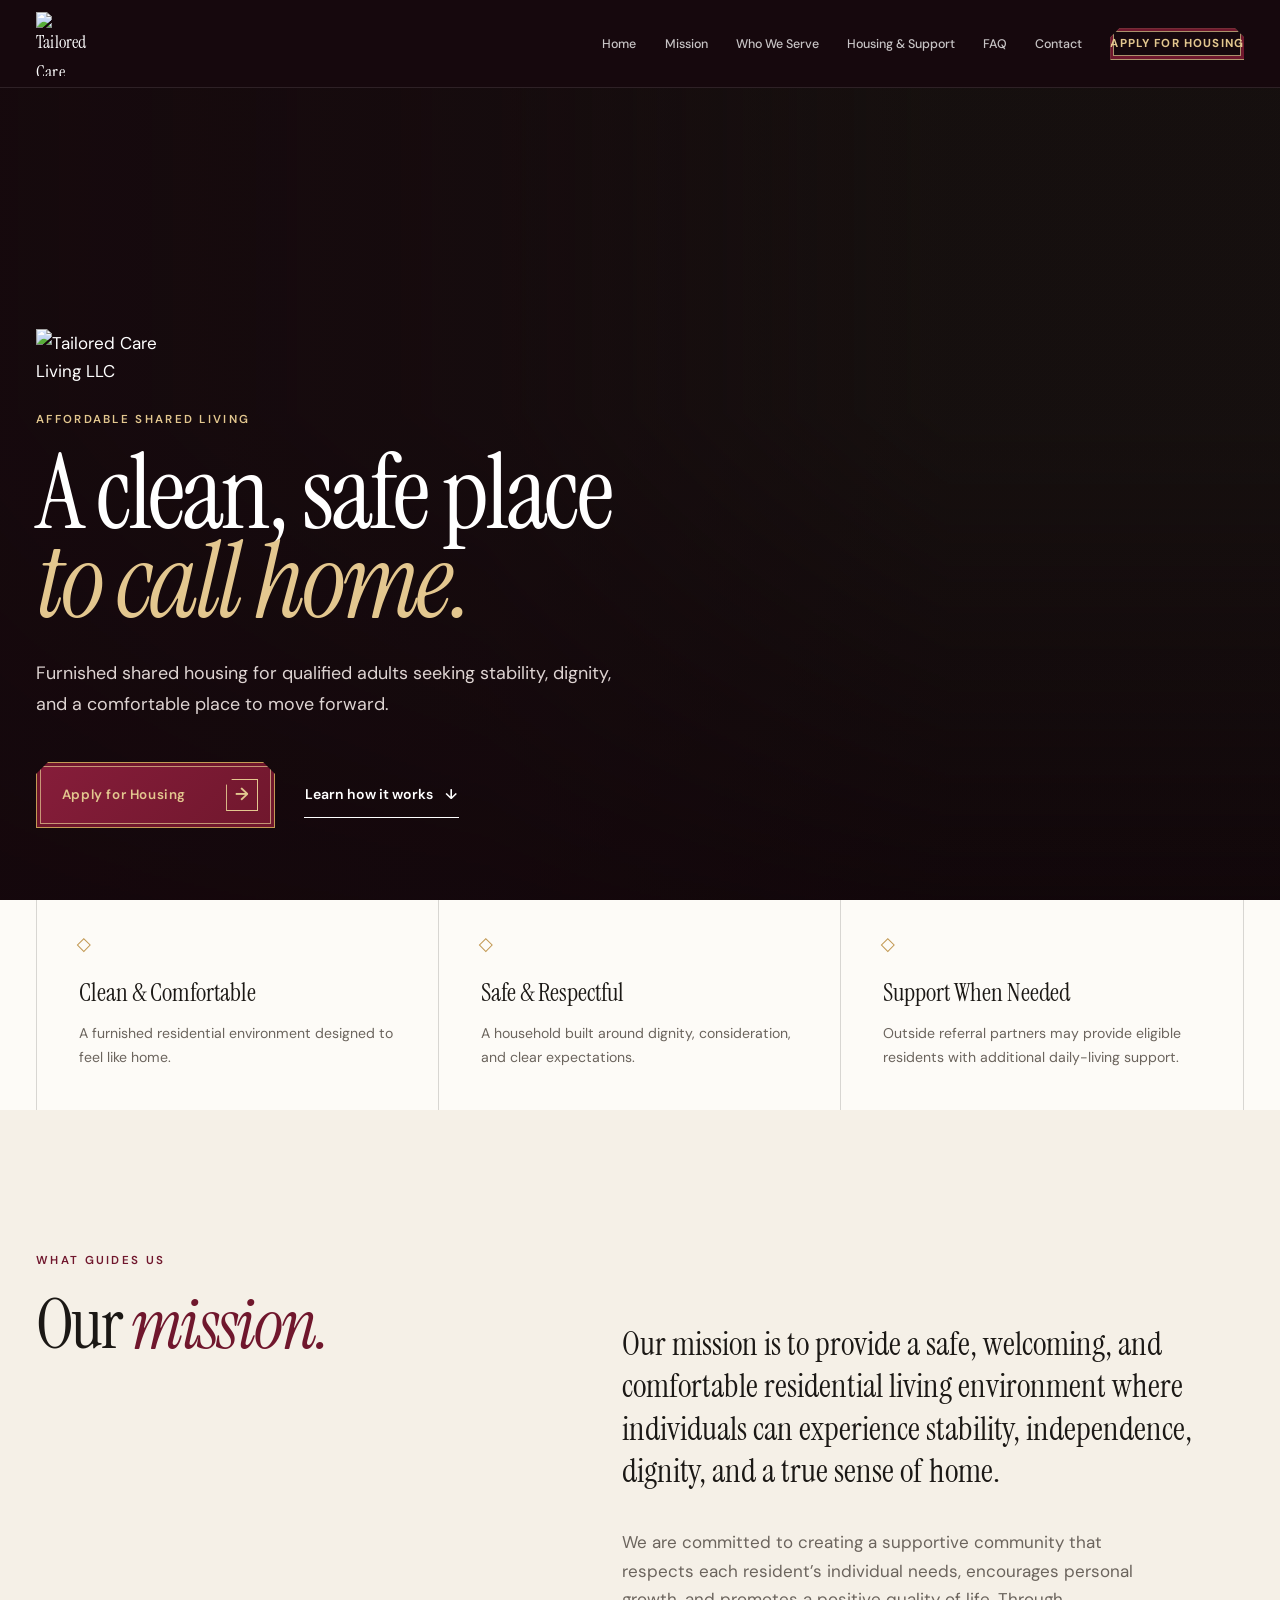
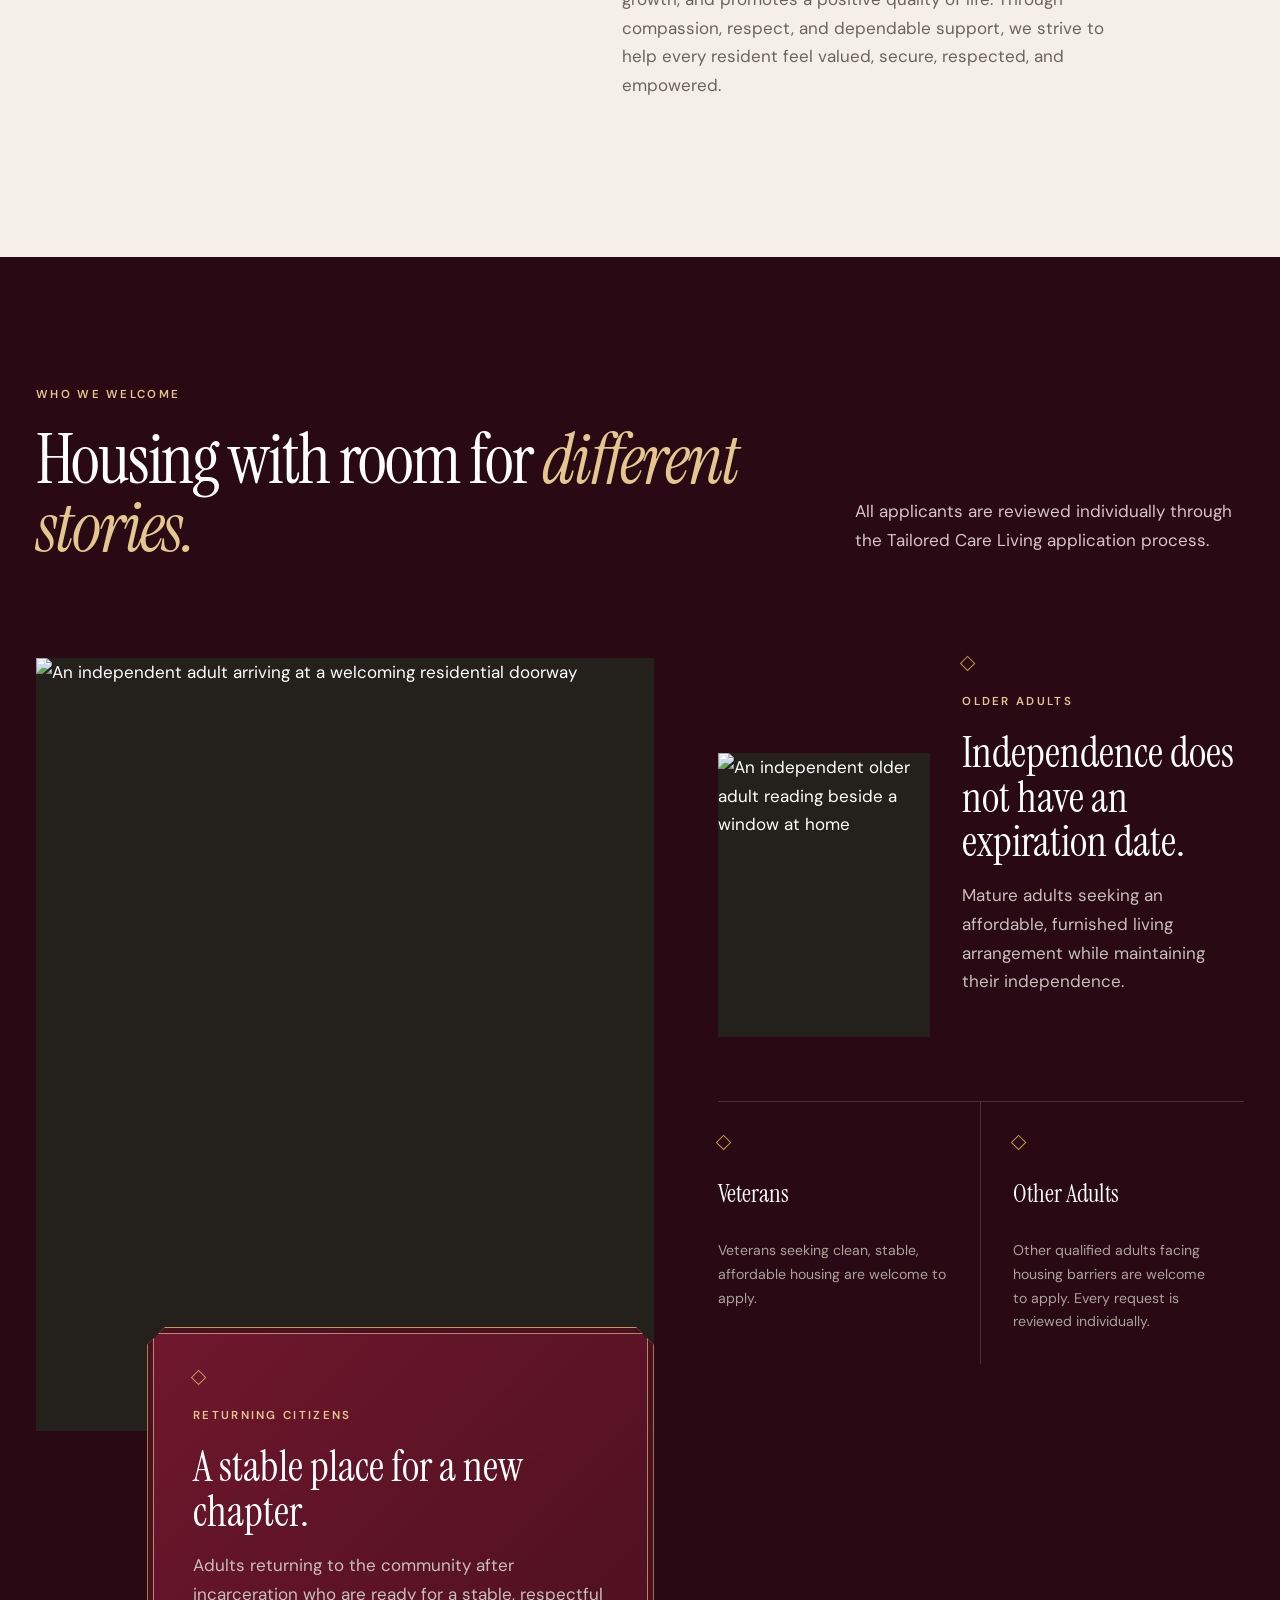
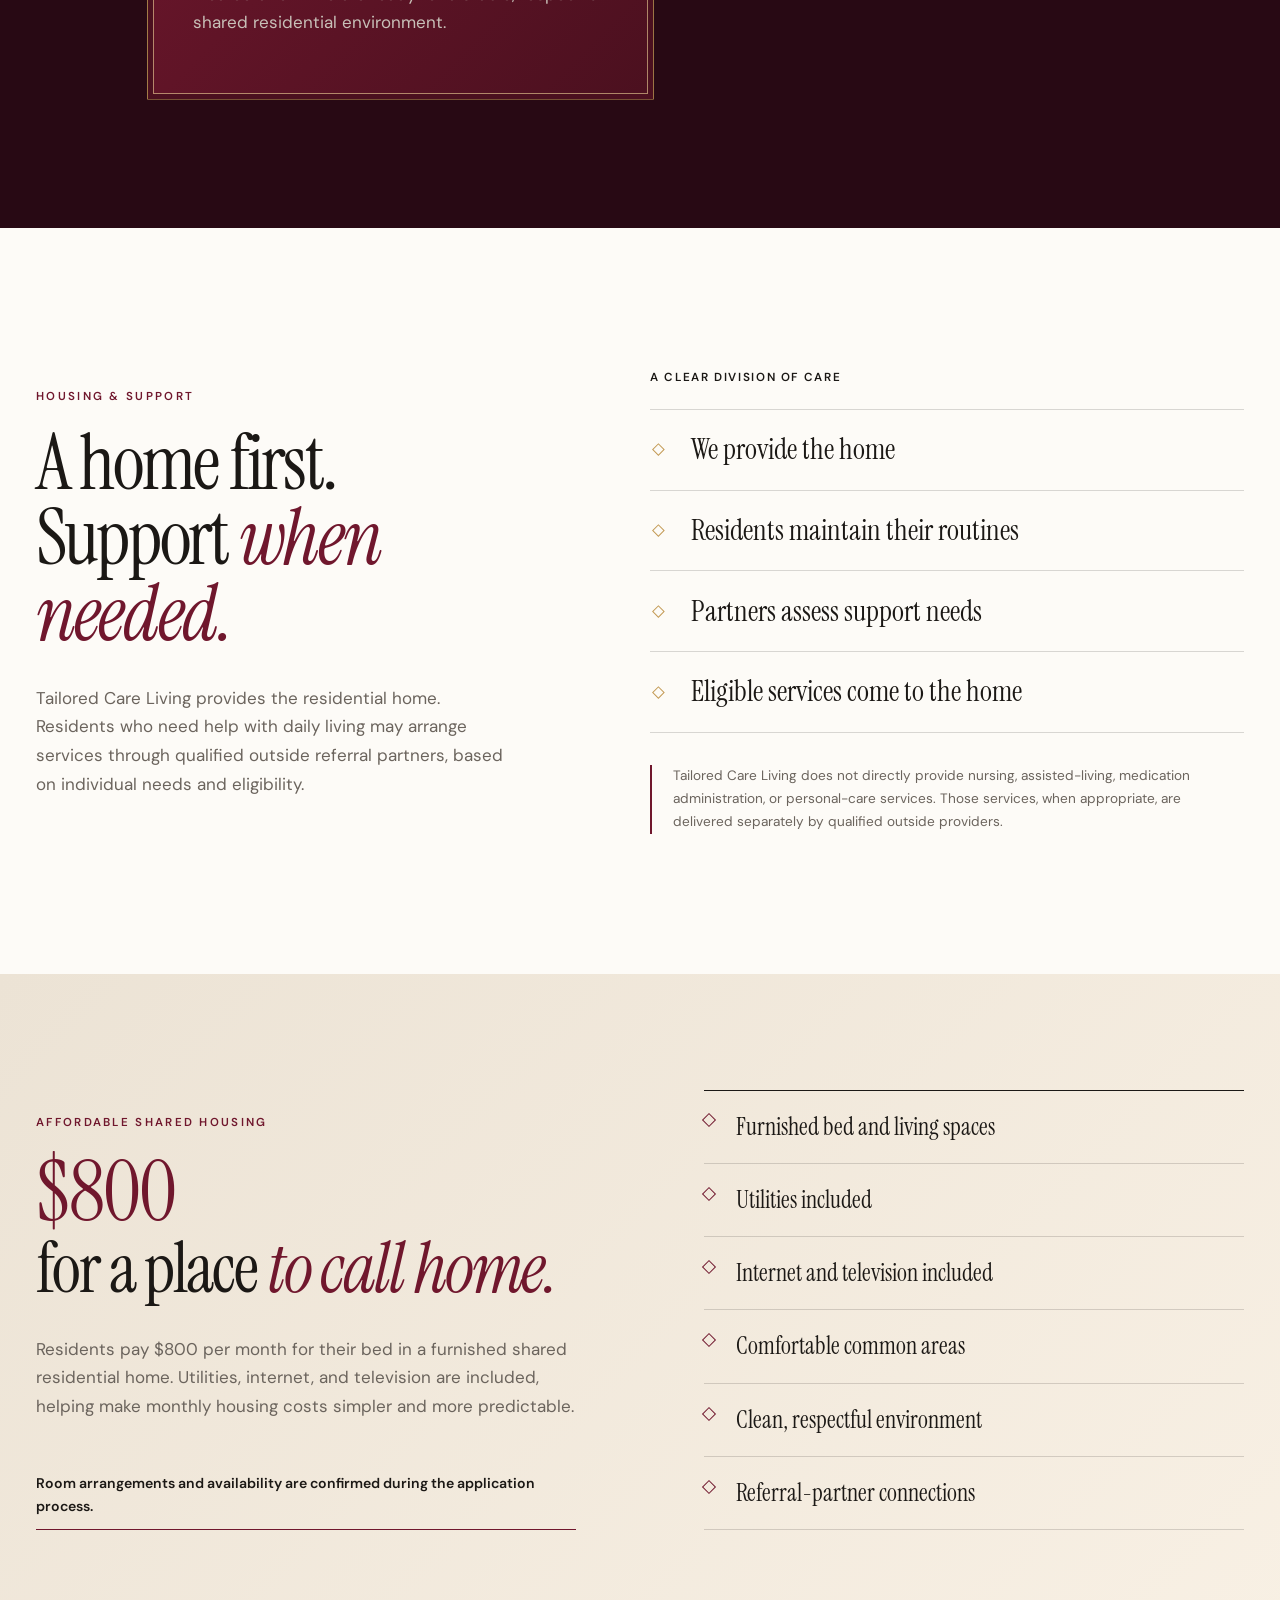
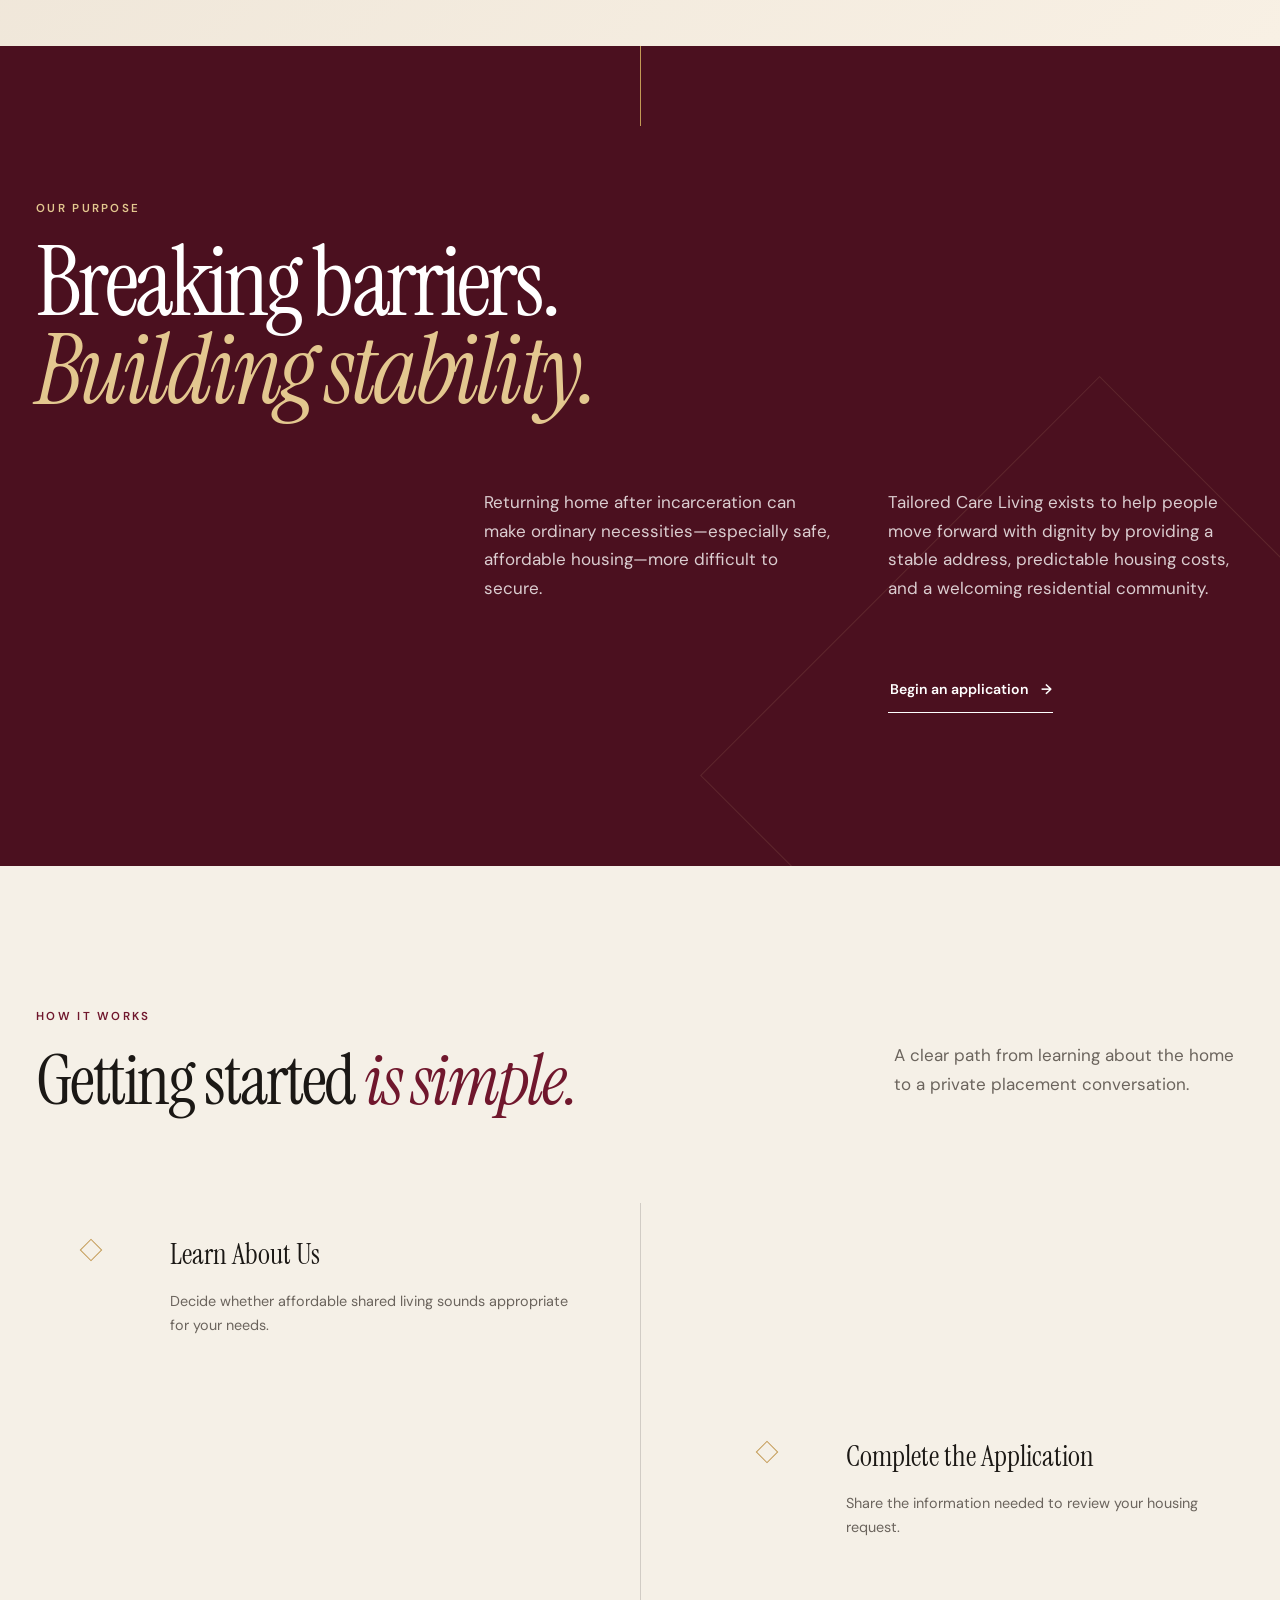
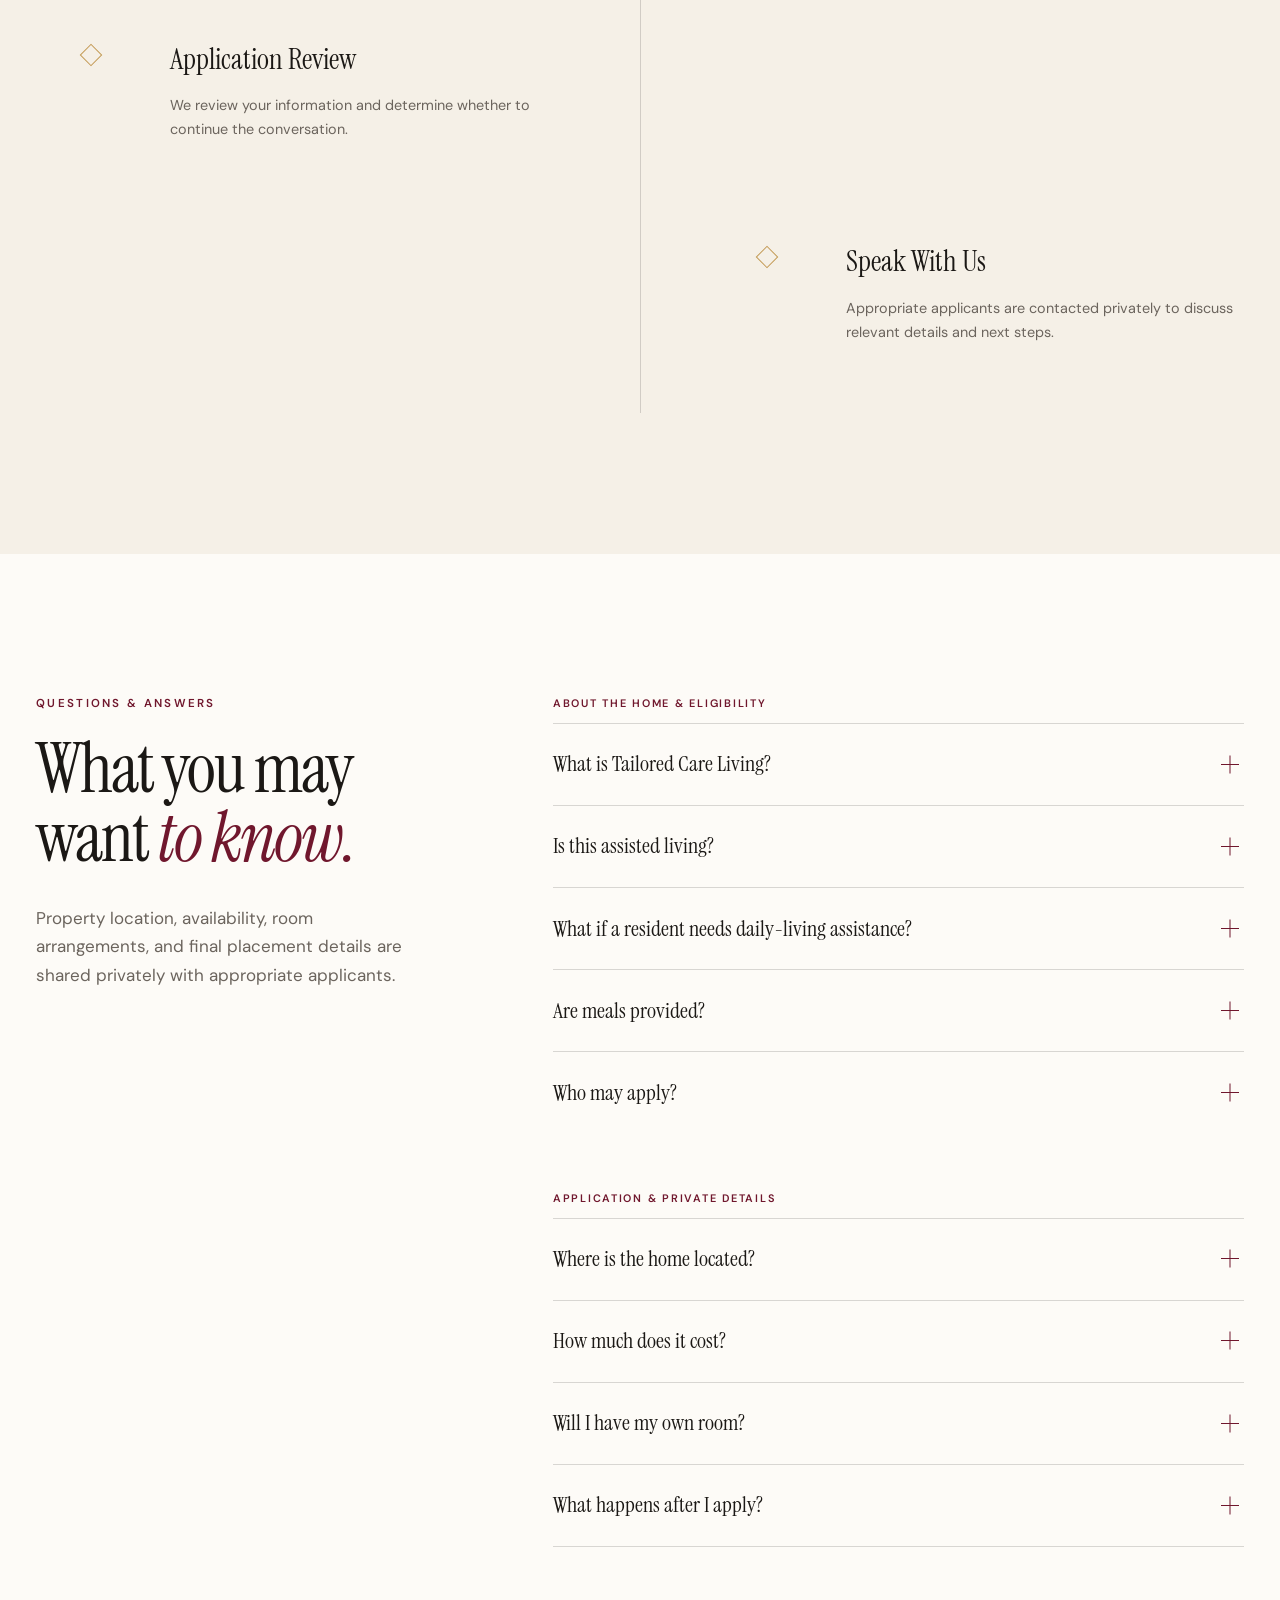
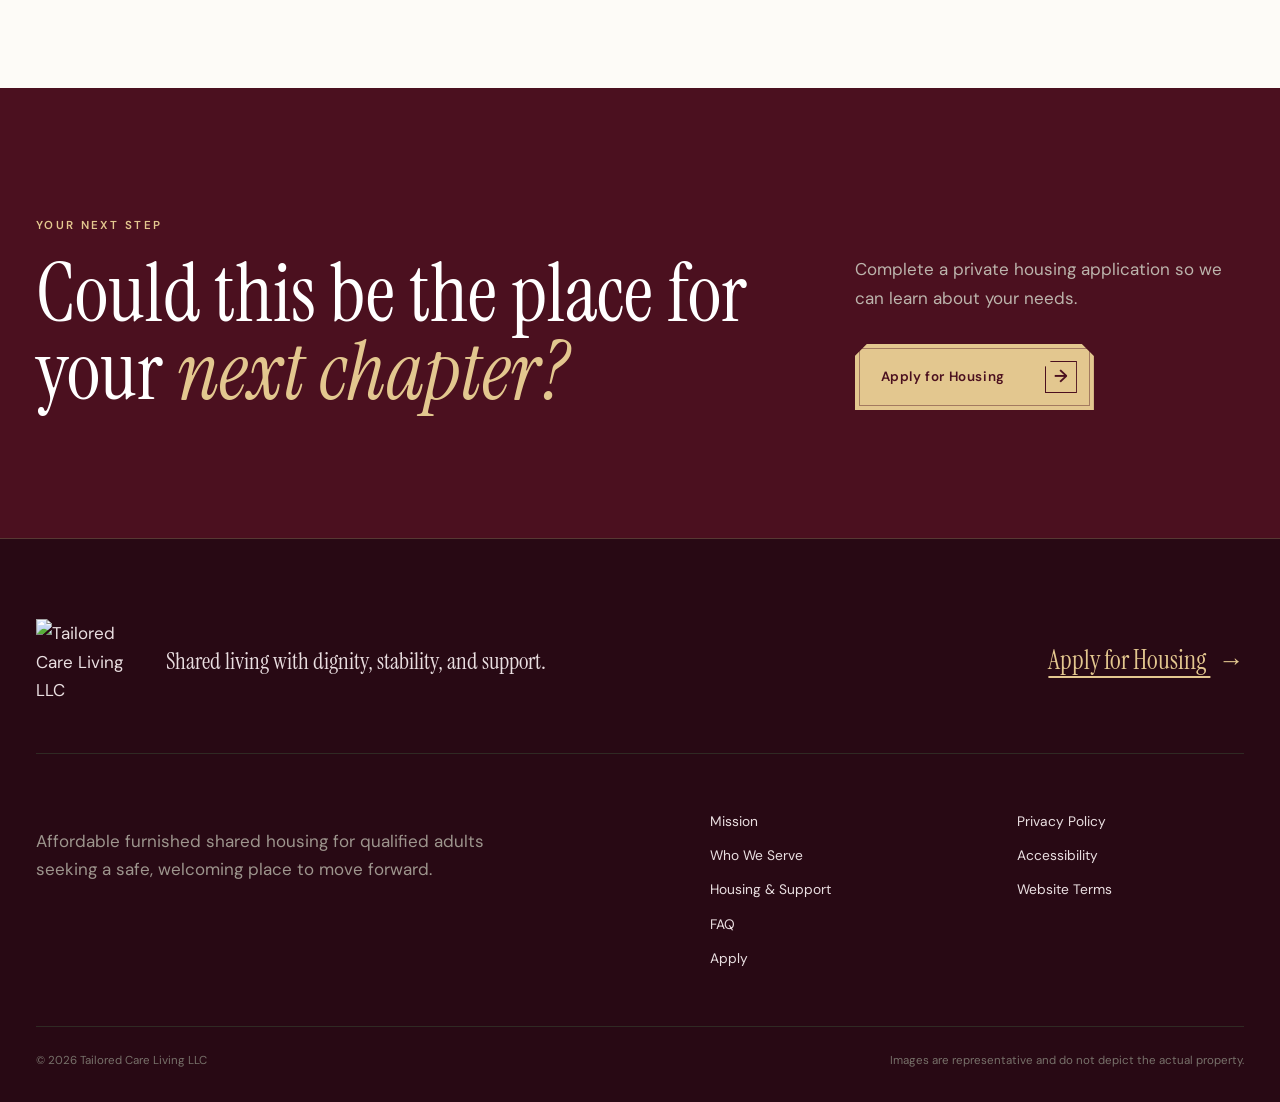
==== commit c37a8f55: "Match navigation to Vero reference" ====
--- a/index.html
+++ b/index.html
@@ -8,7 +8,7 @@
   <meta name="theme-color" content="#161311">
   <link rel="preconnect" href="https://fonts.googleapis.com">
   <link rel="preconnect" href="https://fonts.gstatic.com" crossorigin>
-  <link rel="stylesheet" href="assets/css/styles.css?v=20260902d">
+  <link rel="stylesheet" href="assets/css/styles.css?v=20260902e">
   <script type="application/ld+json">{"@context":"https://schema.org","@type":"Organization","name":"Tailored Care Living LLC","description":"Affordable furnished shared housing for qualified adults."}</script>
 </head>
 <body class="home-page">
@@ -141,6 +141,6 @@
   </main>
 
   <footer class="site-footer"><div class="shell"><div class="footer-top"><div class="footer-brand"><img src="assets/images/tailored-care-living-logo-display.jpg" alt="Tailored Care Living LLC"><p>Shared living with dignity, stability, and support.</p></div><a class="footer-apply" href="apply.html">Apply for Housing <span aria-hidden="true">→</span></a></div><div class="footer-grid"><p>Affordable furnished shared housing for qualified adults seeking a safe, welcoming place to move forward.</p><nav aria-label="Footer navigation"><a href="#mission">Mission</a><a href="#who">Who We Serve</a><a href="#support">Housing &amp; Support</a><a href="#faq">FAQ</a><a href="apply.html">Apply</a></nav><nav aria-label="Policies"><a href="privacy.html">Privacy Policy</a><a href="accessibility.html">Accessibility</a><a href="terms.html">Website Terms</a></nav></div><div class="footer-bottom"><span>© <span data-year></span> Tailored Care Living LLC</span><span>Images are representative and do not depict the actual property.</span></div></div></footer>
-  <script src="assets/js/site.js?v=20260825c"></script>
+  <script src="assets/js/site.js?v=20260902d"></script>
 </body>
 </html>
--- a/assets/css/styles.css
+++ b/assets/css/styles.css
@@ -244,3 +244,133 @@
   .hero-grid{padding-bottom:2.75rem}
   .hero .display{font-size:clamp(3.7rem,17vw,5rem)}
 }
+
+/* Vero-inspired navigation: a dedicated dark surface above the hero */
+.site-header,
+.site-header.is-scrolled,
+.site-header.menu-active{
+  position:sticky;
+  top:0;
+  inset:auto;
+  z-index:100;
+  height:88px;
+  color:#fff;
+  background:#16080d;
+  border-bottom:1px solid rgba(255,255,255,.1);
+  box-shadow:none;
+  backdrop-filter:none;
+}
+.nav{height:88px;gap:28px}
+.brand{flex:0 0 auto}
+.brand img,
+.site-header.is-scrolled .brand img{
+  width:64px;
+  height:64px;
+}
+.nav-links{
+  margin-left:auto;
+  gap:clamp(1.2rem,2.2vw,2.15rem);
+}
+.nav-links>a:not(.button){
+  color:rgba(255,255,255,.76);
+  font-size:.78rem;
+  font-weight:500;
+  letter-spacing:0;
+  transition:color .2s ease;
+}
+.nav-links>a:not(.button):hover,
+.nav-links>a:not(.button):focus-visible{color:#fff}
+.nav-links>a:not(.button)::after{display:none}
+.nav-links .button{
+  min-height:auto;
+  gap:0;
+  padding:.35rem 0;
+  border:0;
+  border-bottom:1px solid currentColor;
+  background:transparent;
+  color:var(--gold-light);
+  font-size:.72rem;
+  font-weight:700;
+  letter-spacing:.1em;
+  text-transform:uppercase;
+}
+.nav-links .button span:last-child{display:none}
+.nav-links .button:hover,
+.nav-links .button:focus-visible{
+  background:transparent;
+  border-color:#fff;
+  color:#fff;
+}
+.hero,
+.hero-grid{
+  height:calc(100svh - 88px);
+  min-height:680px;
+}
+
+@media(max-width:900px){
+  .site-header,
+  .site-header.is-scrolled,
+  .site-header.menu-active{height:76px}
+  .nav{height:76px}
+  .brand img,
+  .site-header.is-scrolled .brand img{
+    width:56px;
+    height:56px;
+  }
+  .menu-button{
+    position:relative;
+    z-index:2;
+    display:grid;
+    flex:0 0 44px;
+    width:44px;
+    height:44px;
+    padding:10px;
+    border:1px solid rgba(255,255,255,.5);
+    border-radius:50%;
+    color:#fff;
+  }
+  .menu-button span{width:22px;background:#fff}
+  .nav-links{
+    position:fixed;
+    inset:76px 0 0;
+    z-index:1;
+    display:flex;
+    flex-direction:column;
+    align-items:stretch;
+    gap:0;
+    margin:0;
+    padding:2.4rem 1.5rem max(2.4rem,env(safe-area-inset-bottom));
+    overflow-y:auto;
+    background:#16080d;
+    color:#fff;
+    visibility:hidden;
+    opacity:0;
+    transform:translateY(-10px);
+  }
+  .nav-links.is-open{
+    visibility:visible;
+    opacity:1;
+    transform:none;
+  }
+  .nav-links>a:not(.button){
+    padding:.85rem 0;
+    border-bottom:1px solid rgba(255,255,255,.14);
+    color:#fff;
+    font-family:var(--serif);
+    font-size:2rem;
+    font-weight:400;
+  }
+  .nav-links .button{
+    width:100%;
+    min-height:3.25rem;
+    margin-top:1.75rem;
+    padding:.8rem 1rem;
+    border:1px solid var(--gold-light);
+    justify-content:center;
+  }
+  .hero,
+  .hero-grid{
+    height:calc(100svh - 76px);
+    min-height:720px;
+  }
+}
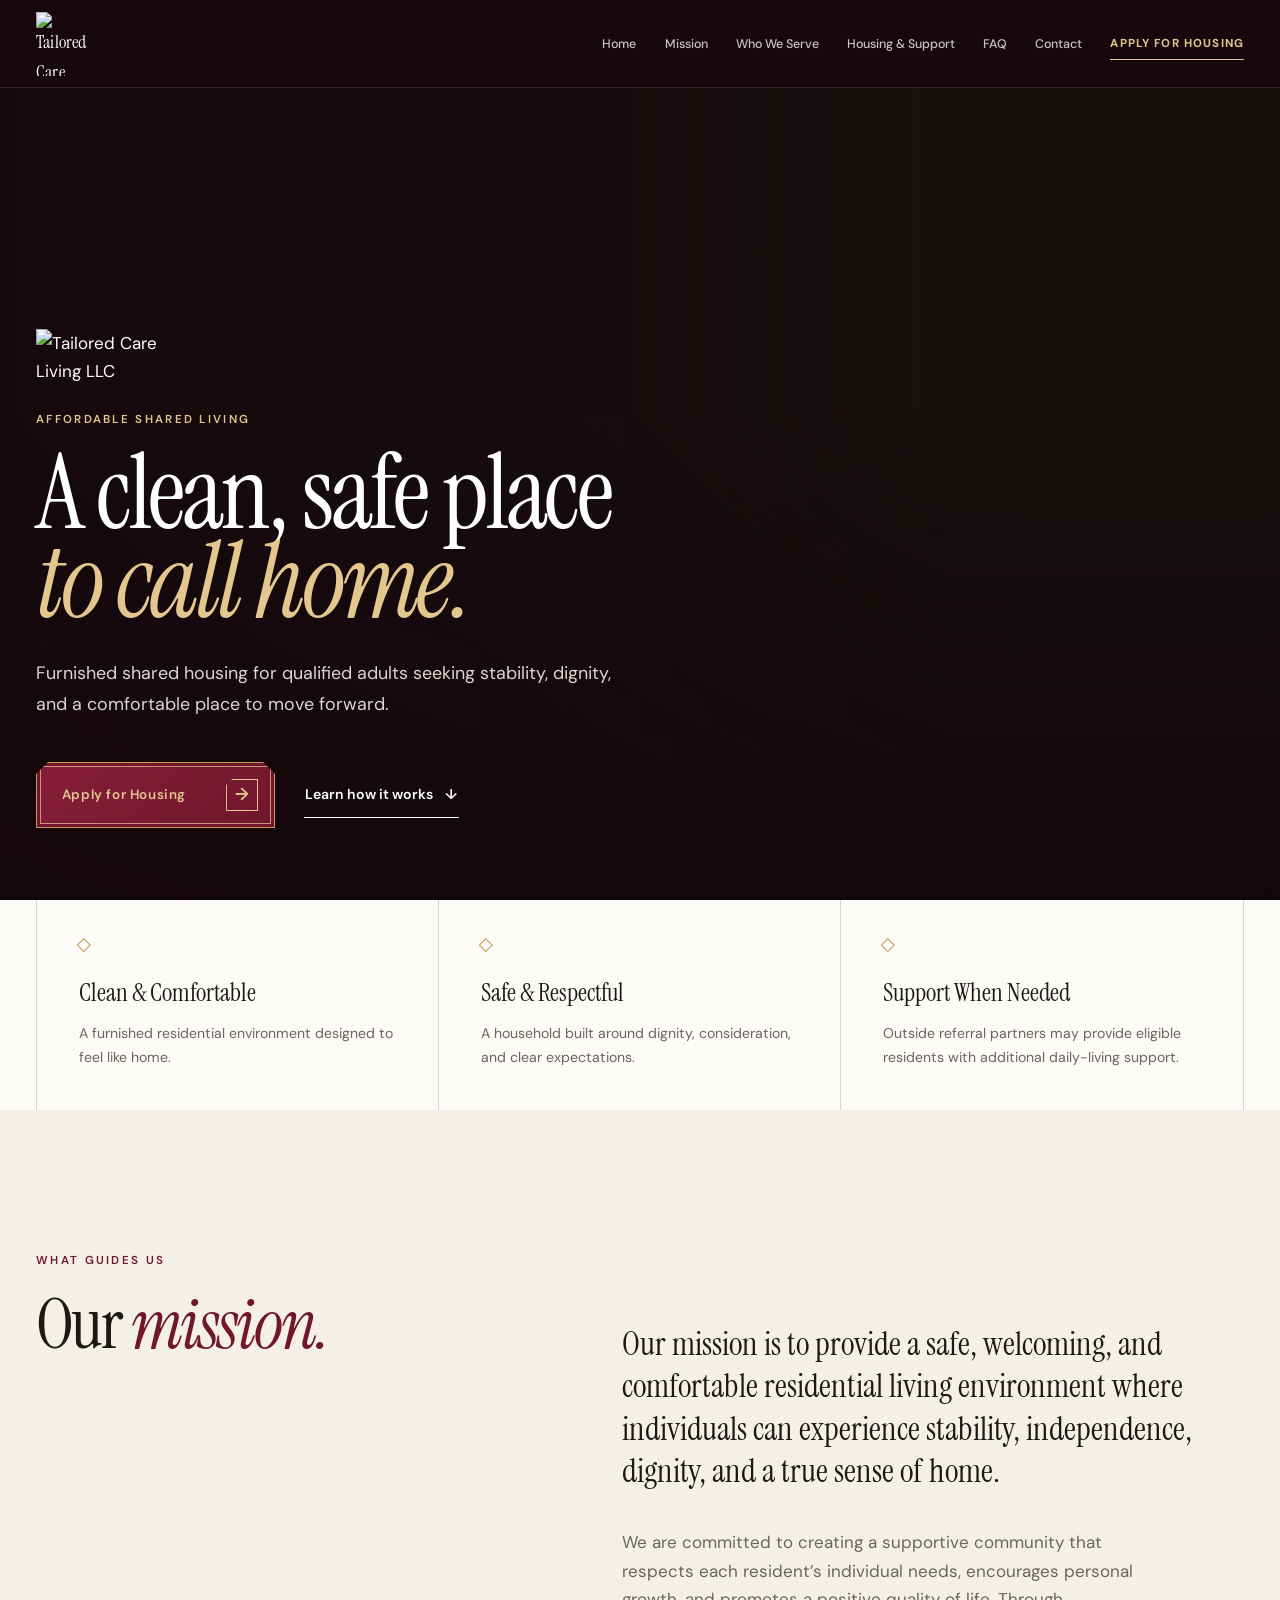
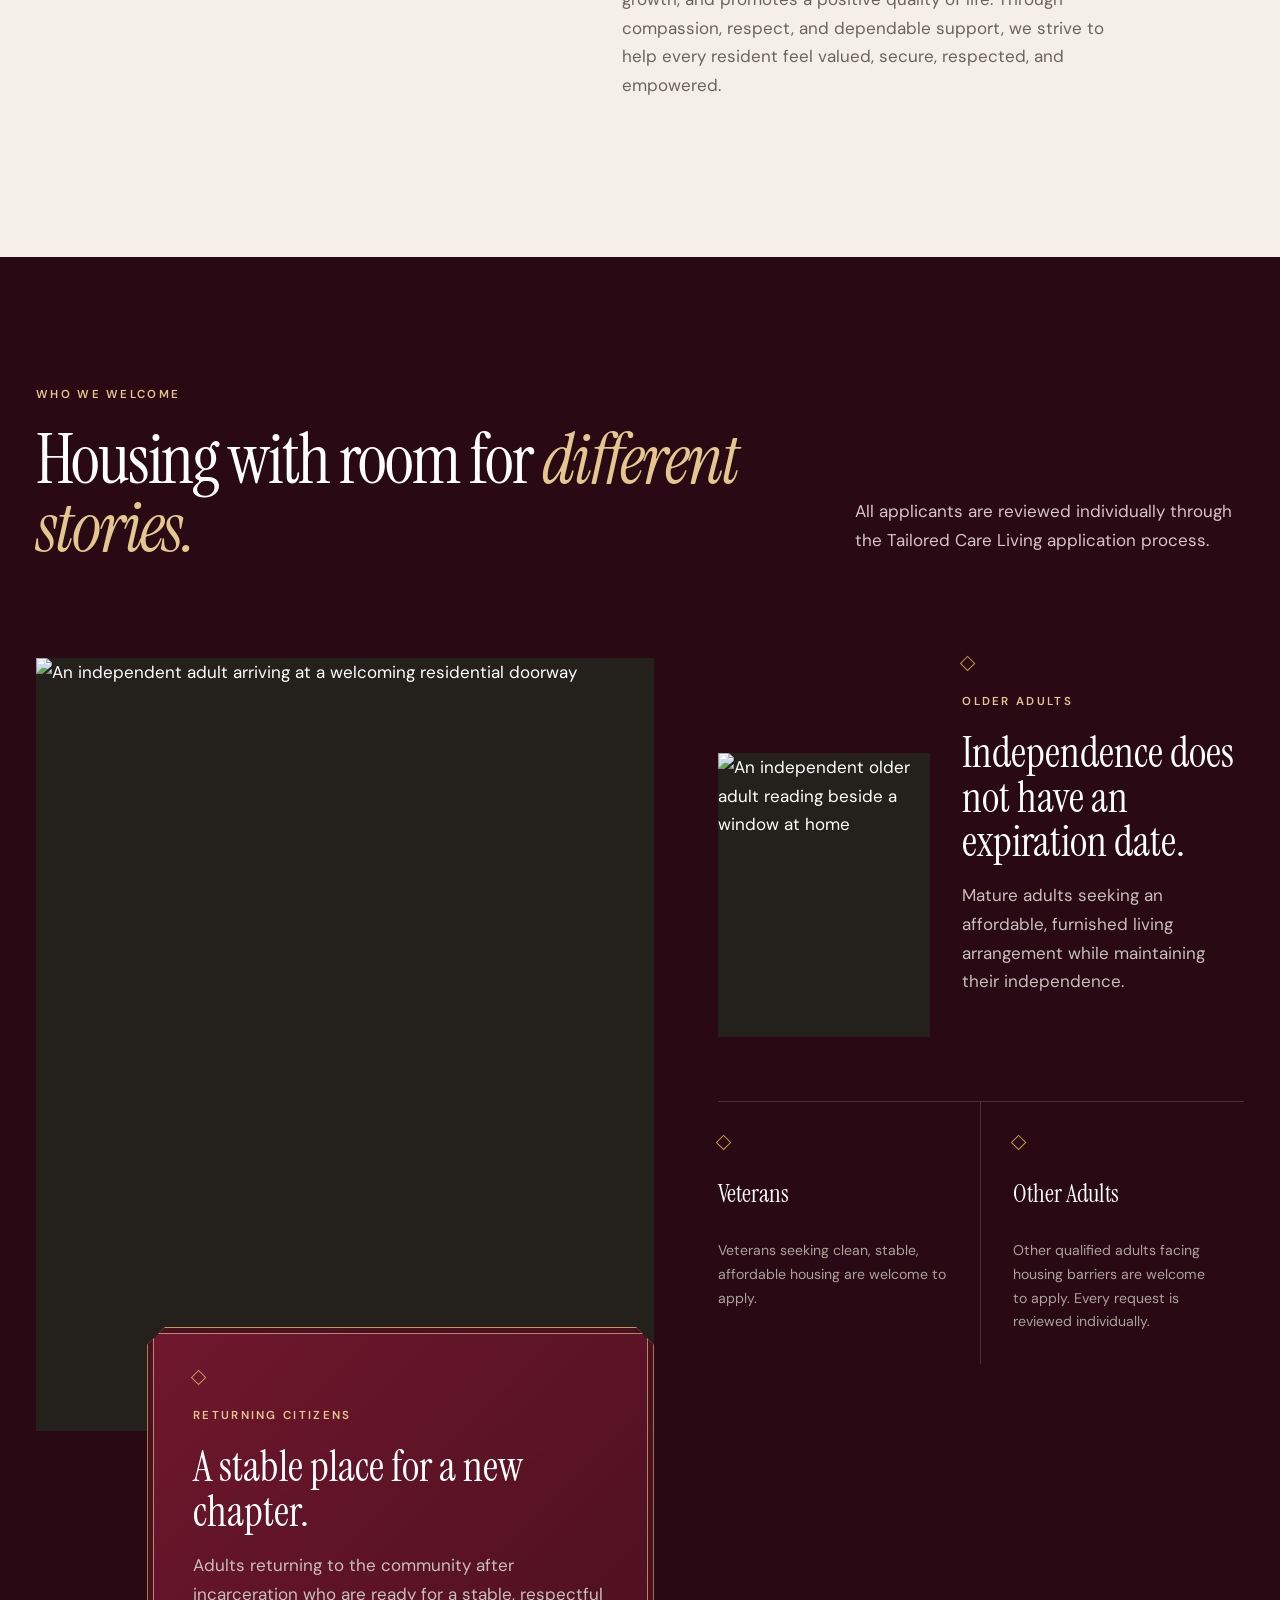
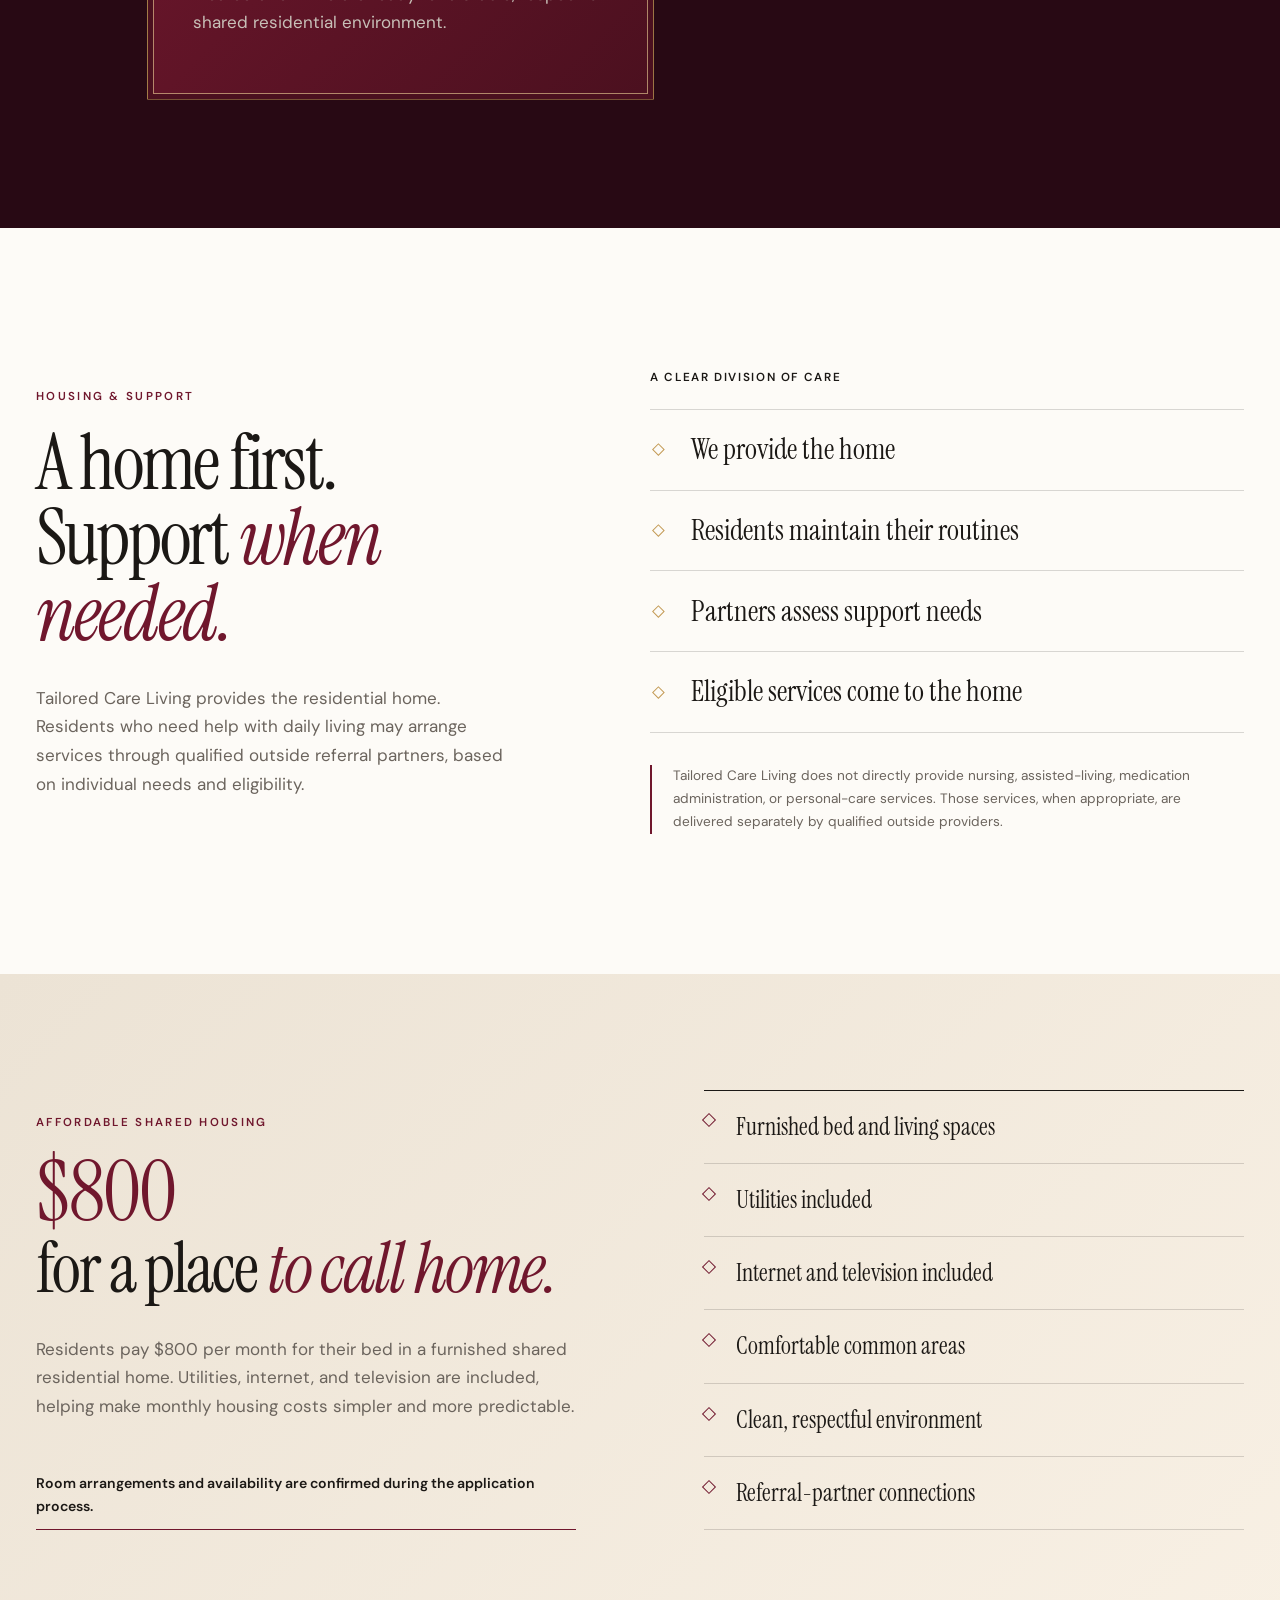
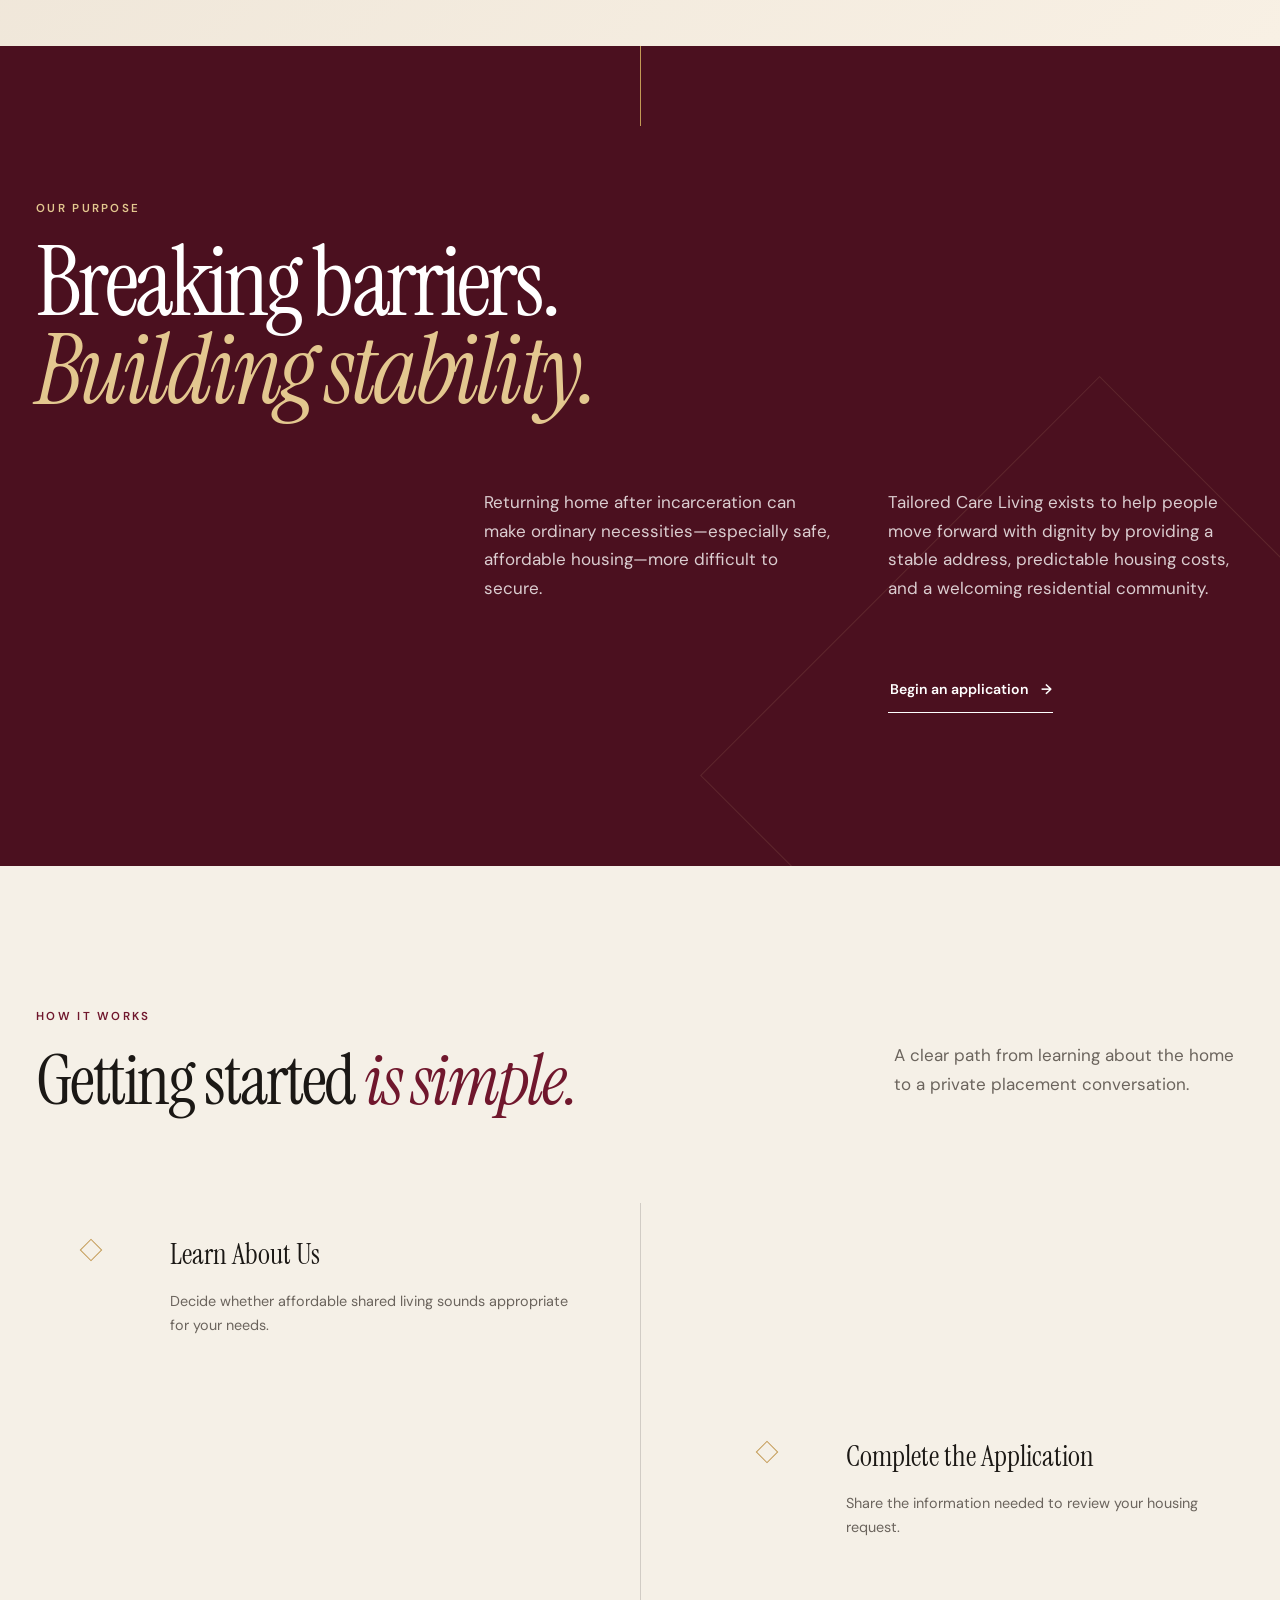
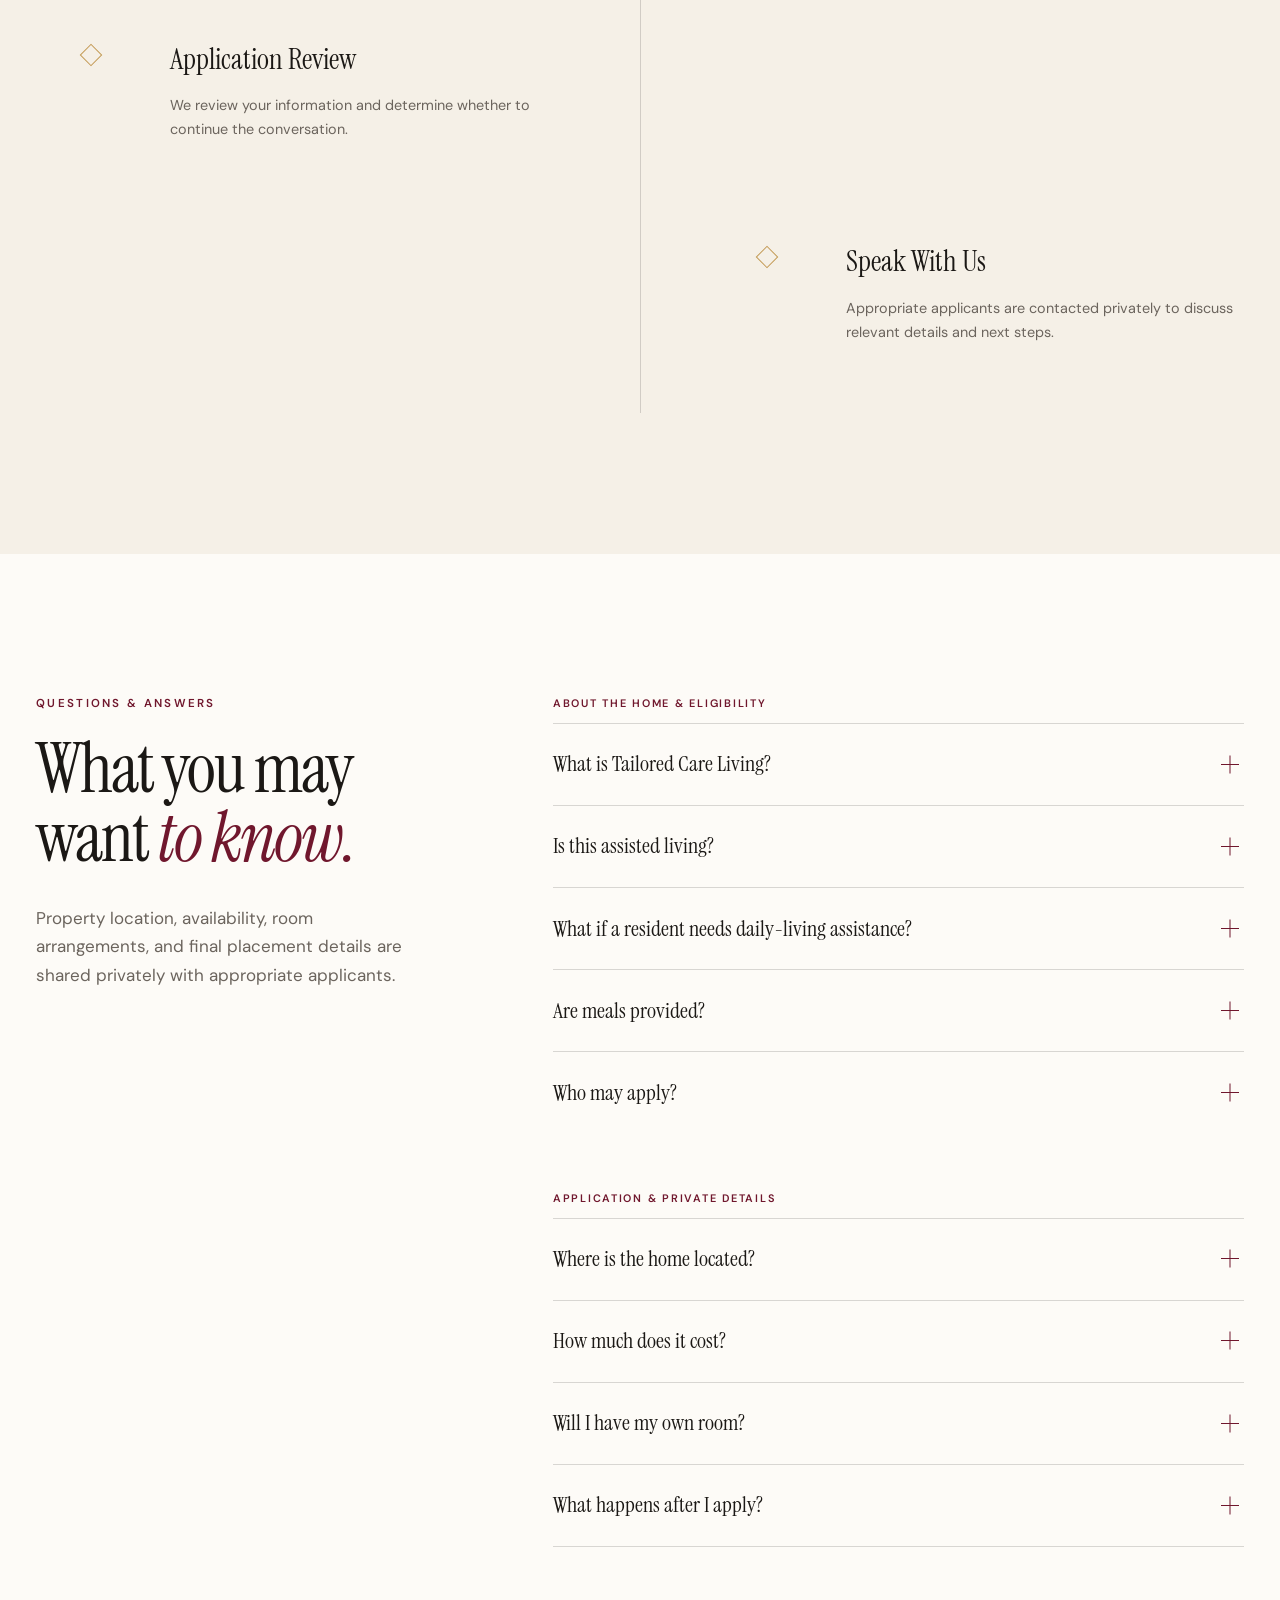
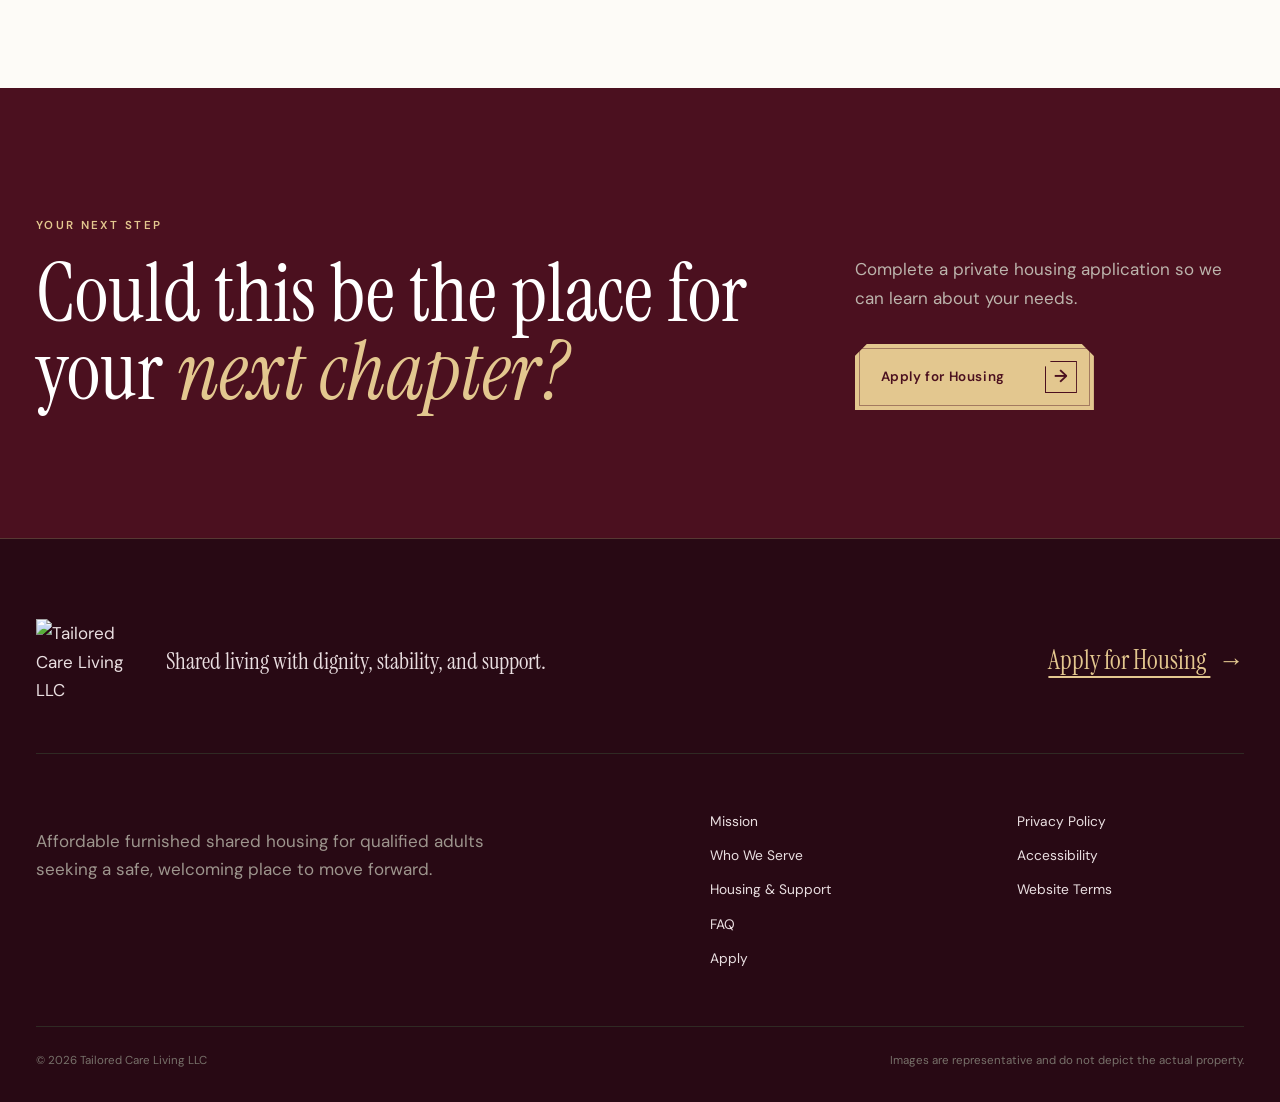
==== commit 3ac43806: "Fix desktop navigation application link" ====
--- a/index.html
+++ b/index.html
@@ -8,7 +8,7 @@
   <meta name="theme-color" content="#161311">
   <link rel="preconnect" href="https://fonts.googleapis.com">
   <link rel="preconnect" href="https://fonts.gstatic.com" crossorigin>
-  <link rel="stylesheet" href="assets/css/styles.css?v=20260902e">
+  <link rel="stylesheet" href="assets/css/styles.css?v=20260902f">
   <script type="application/ld+json">{"@context":"https://schema.org","@type":"Organization","name":"Tailored Care Living LLC","description":"Affordable furnished shared housing for qualified adults."}</script>
 </head>
 <body class="home-page">
--- a/assets/css/styles.css
+++ b/assets/css/styles.css
@@ -282,12 +282,16 @@
 .nav-links>a:not(.button):focus-visible{color:#fff}
 .nav-links>a:not(.button)::after{display:none}
 .nav-links .button{
+  position:static;
+  isolation:auto;
   min-height:auto;
   gap:0;
   padding:.35rem 0;
   border:0;
   border-bottom:1px solid currentColor;
   background:transparent;
+  box-shadow:none;
+  clip-path:none;
   color:var(--gold-light);
   font-size:.72rem;
   font-weight:700;
@@ -300,6 +304,7 @@
   background:transparent;
   border-color:#fff;
   color:#fff;
+  box-shadow:none;
 }
 .hero,
 .hero-grid{
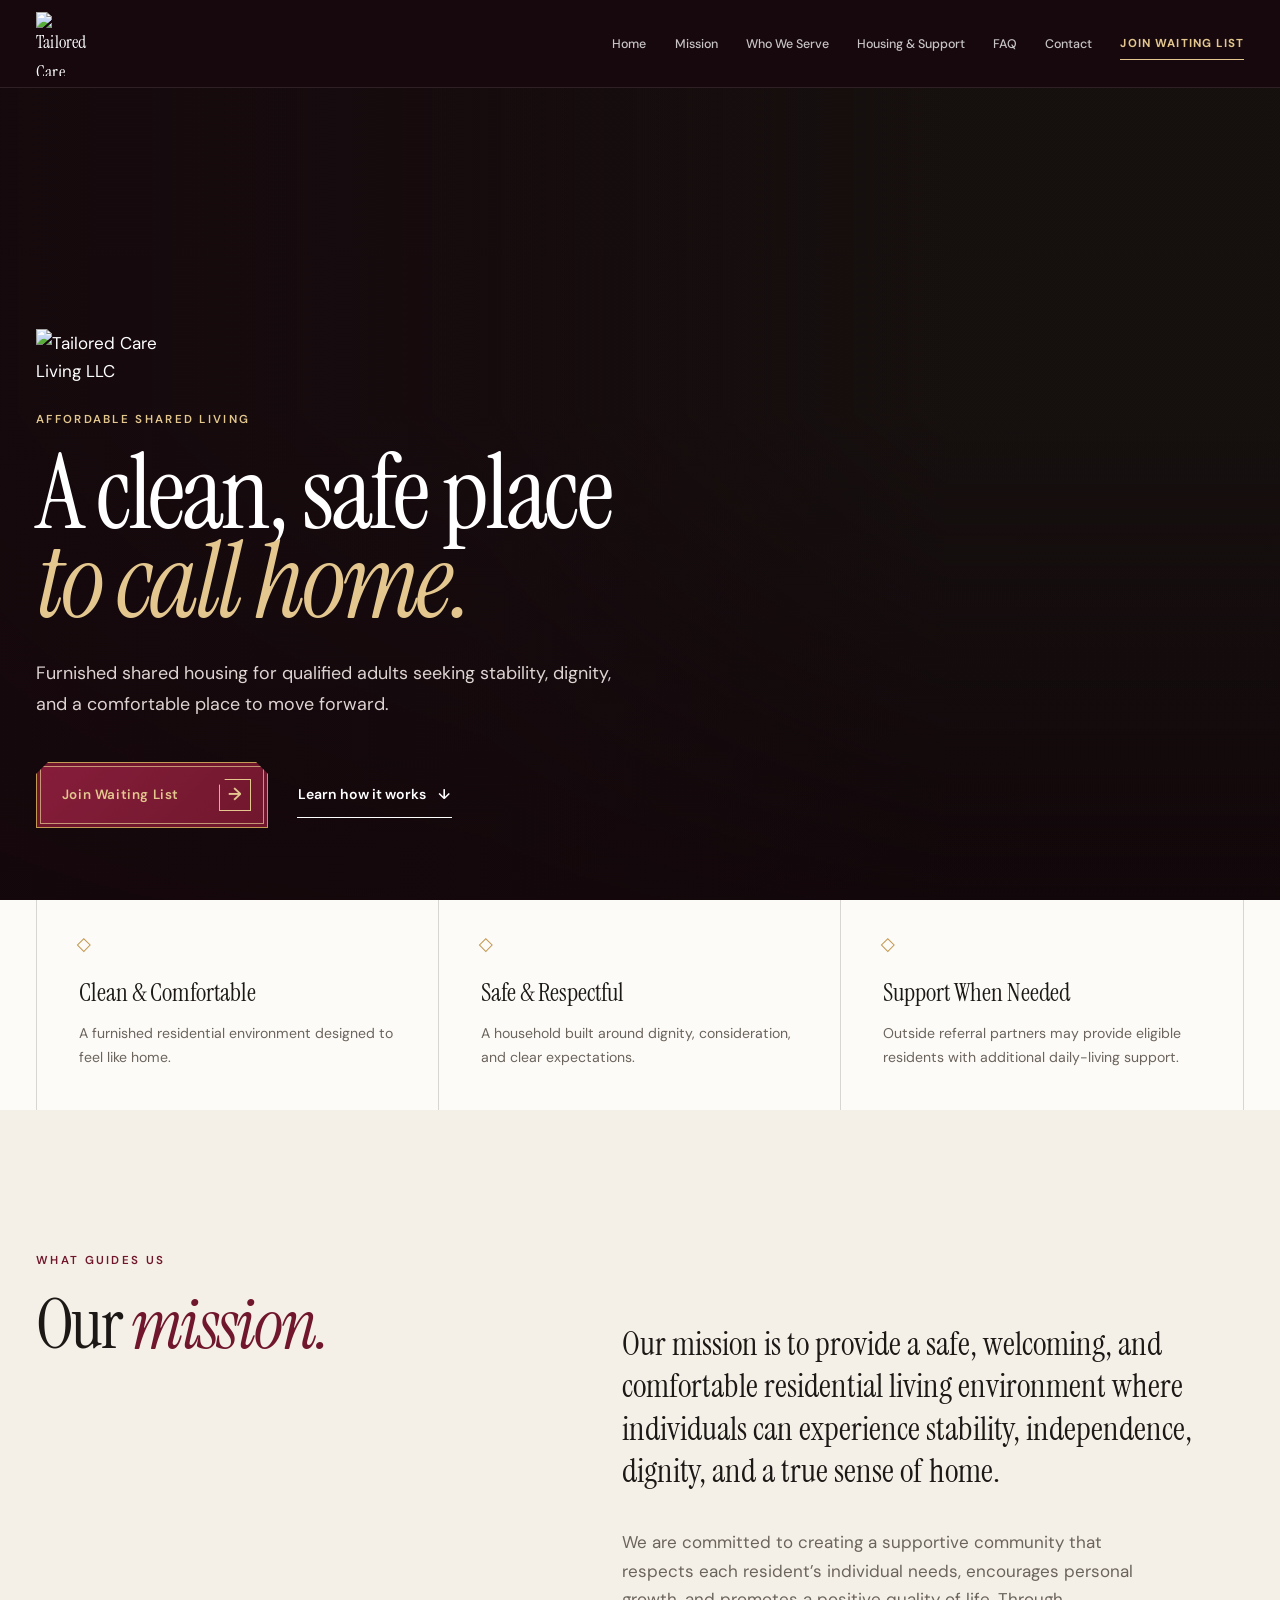
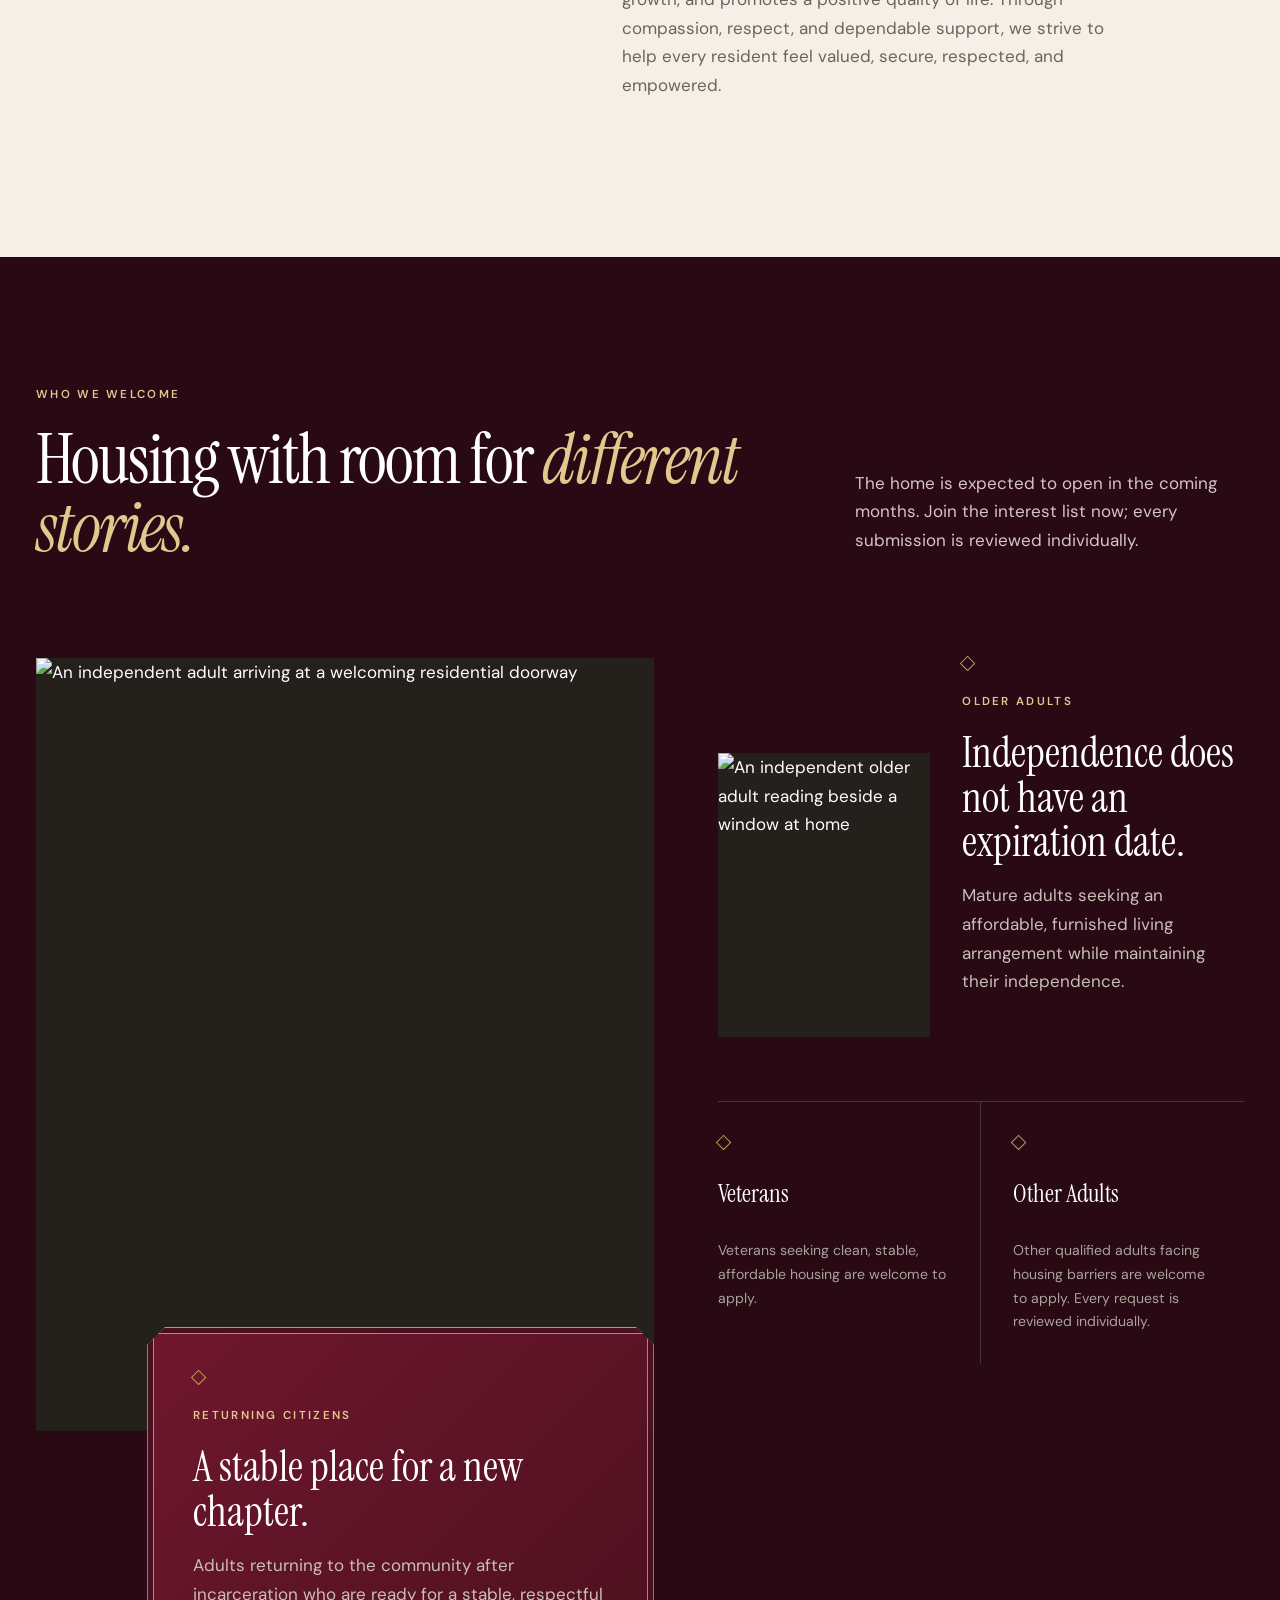
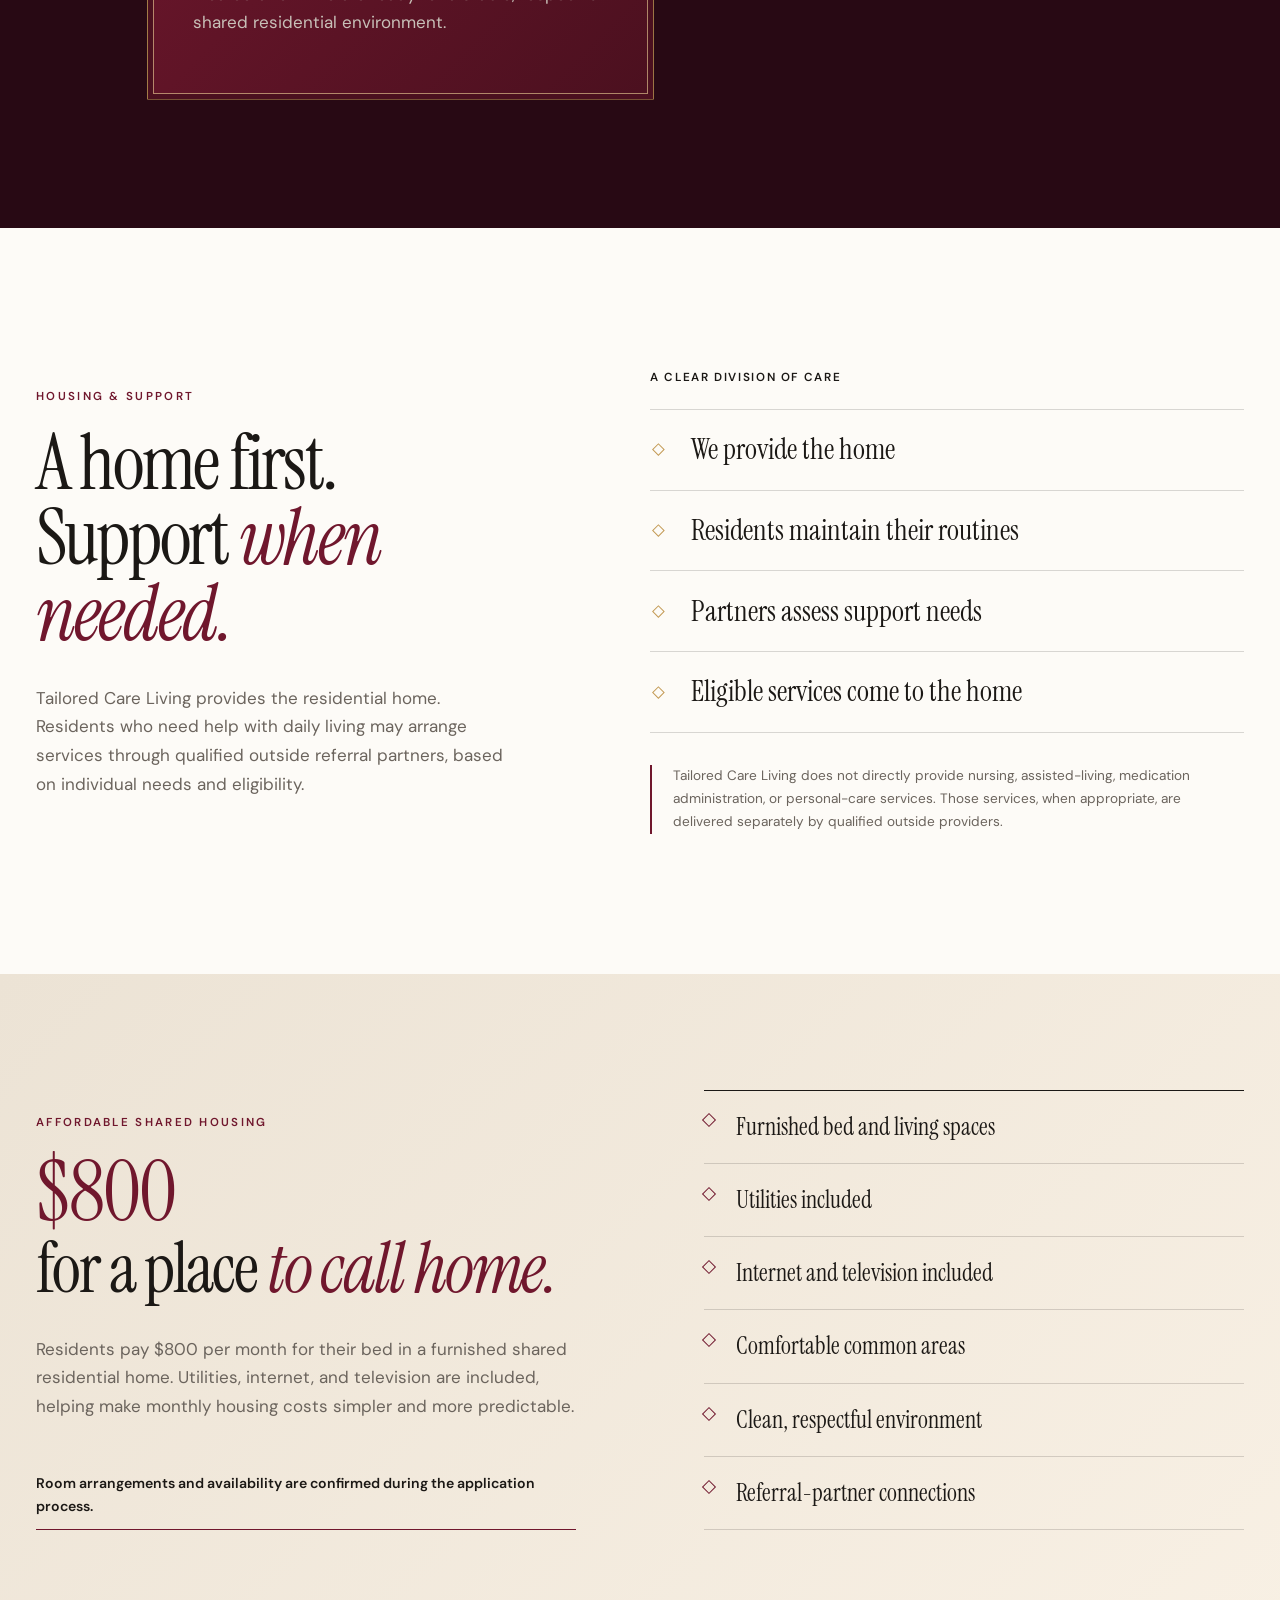
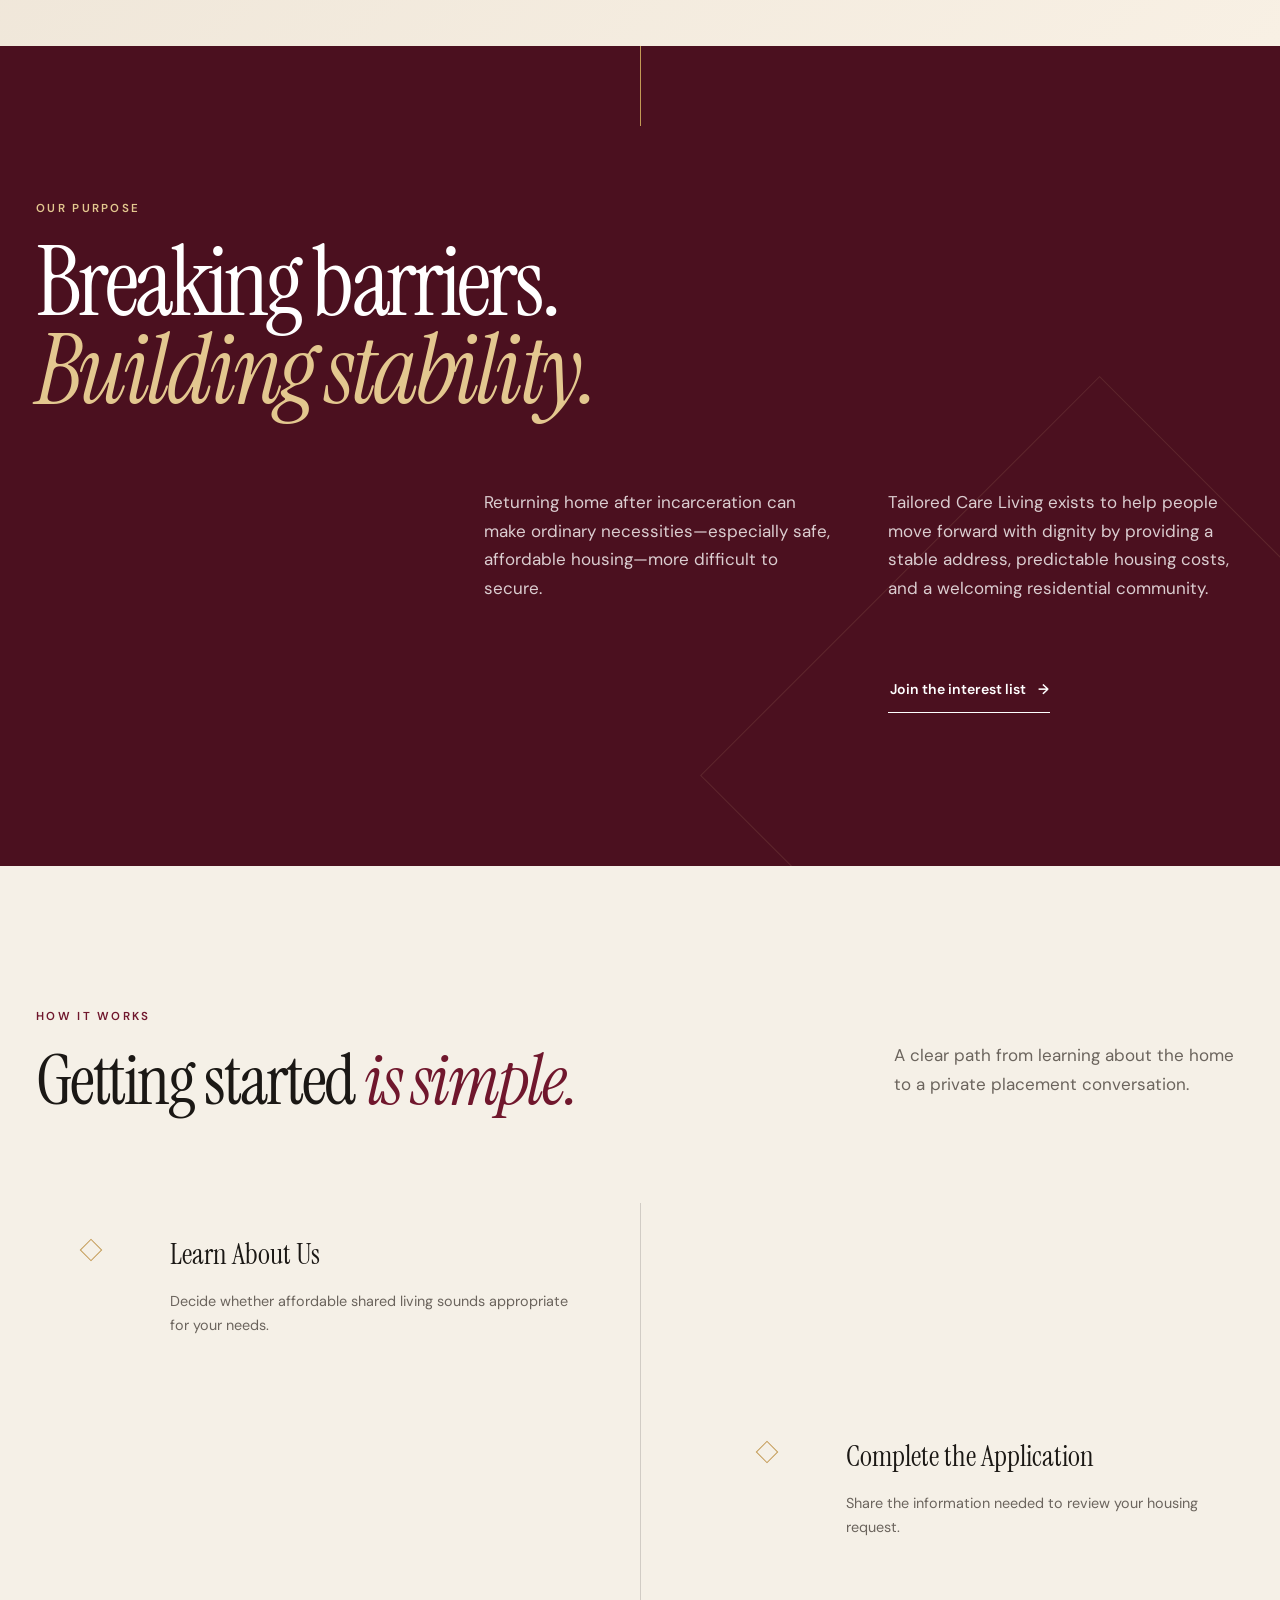
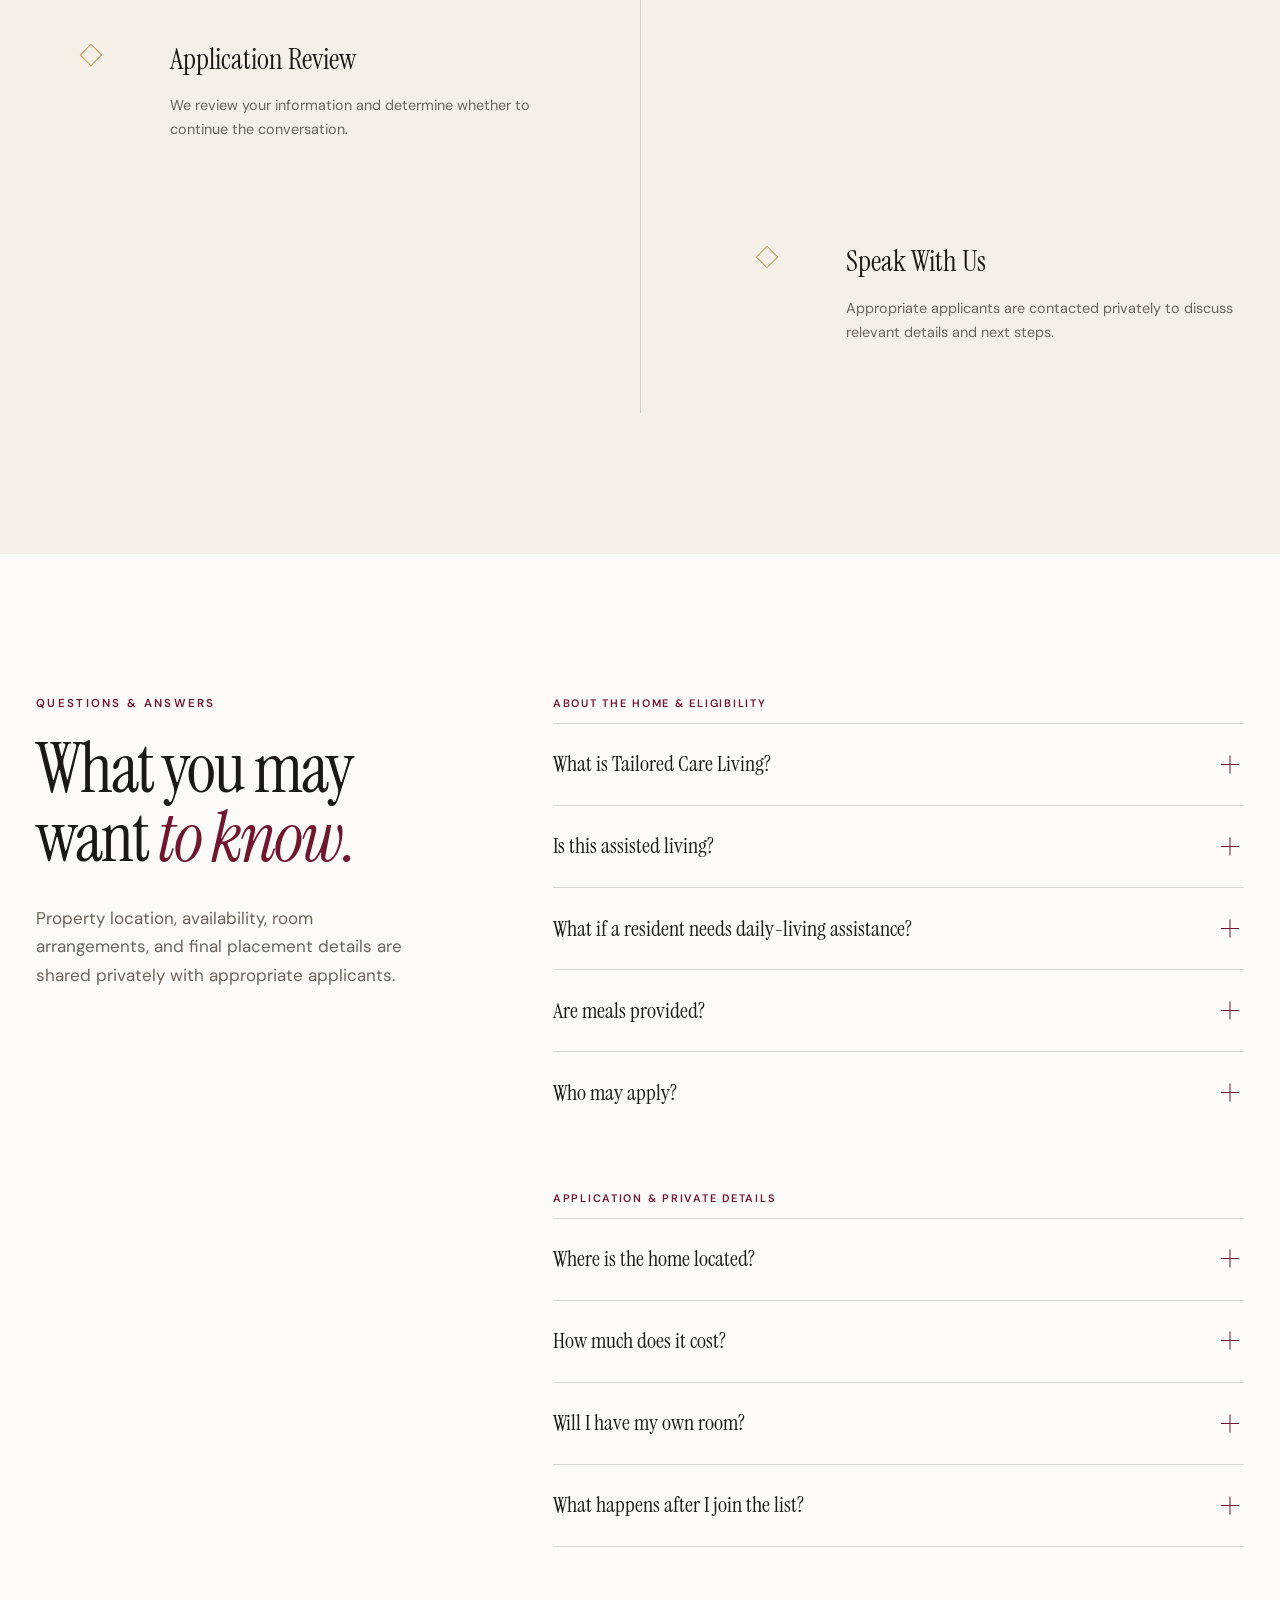
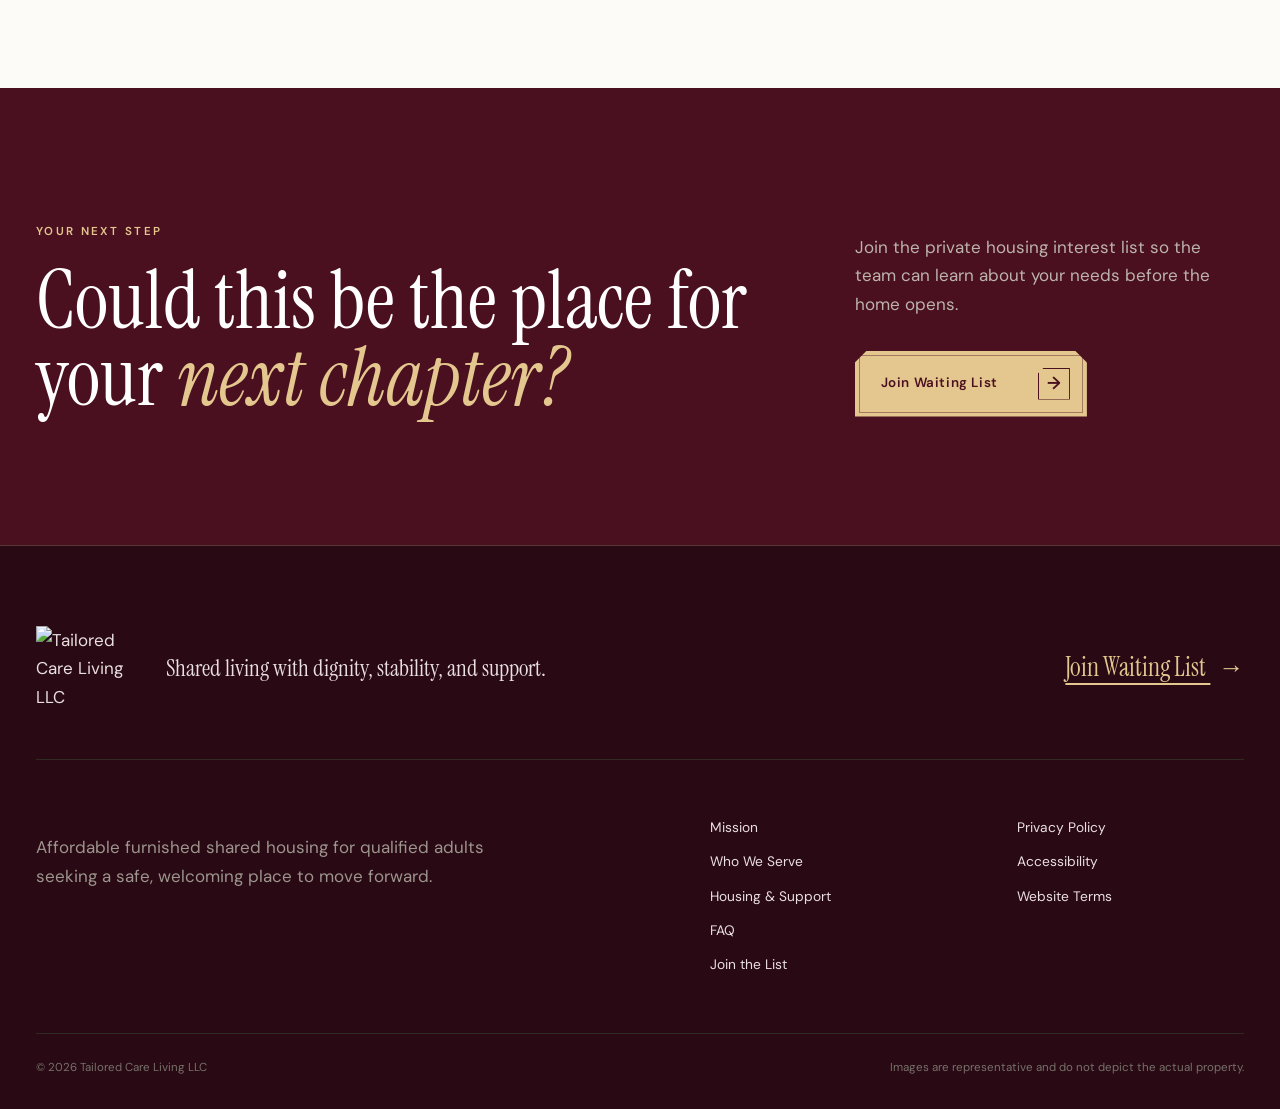
==== commit 19c35341: "Add housing interest list and occupant ages" ====
--- a/index.html
+++ b/index.html
@@ -19,7 +19,7 @@
       <button class="menu-button" type="button" aria-label="Open menu" aria-expanded="false" aria-controls="site-menu" data-menu-button><span></span><span></span></button>
       <div class="nav-links" id="site-menu" data-menu>
         <a href="#top">Home</a><a href="#mission">Mission</a><a href="#who">Who We Serve</a><a href="#support">Housing &amp; Support</a><a href="#faq">FAQ</a><a href="#contact">Contact</a>
-        <a class="button button-small" href="apply.html"><span>Apply for Housing</span><span aria-hidden="true">→</span></a>
+        <a class="button button-small" href="apply.html"><span>Join Waiting List</span><span aria-hidden="true">→</span></a>
       </div>
     </nav>
   </header>
@@ -42,7 +42,7 @@
           <h1 class="display">A clean, safe place <em>to call home.</em></h1>
           <p class="hero-lead">Furnished shared housing for qualified adults seeking stability, dignity, and a comfortable place to move forward.</p>
           <div class="actions">
-            <a class="button" href="apply.html"><span>Apply for Housing</span><span aria-hidden="true">→</span></a>
+            <a class="button" href="apply.html"><span>Join Waiting List</span><span aria-hidden="true">→</span></a>
             <a class="quiet-link" href="#how">Learn how it works <span aria-hidden="true">↓</span></a>
           </div>
         </div>
@@ -71,7 +71,7 @@
     <section class="who-section" id="who">
       <div class="shell who-intro">
         <div><p class="eyebrow eyebrow-gold">Who we welcome</p><h2 class="section-title">Housing with room for <em>different stories.</em></h2></div>
-        <p>All applicants are reviewed individually through the Tailored Care Living application process.</p>
+        <p>The home is expected to open in the coming months. Join the interest list now; every submission is reviewed individually.</p>
       </div>
       <div class="population-editorial shell">
         <article class="population-feature population-feature-primary">
@@ -107,7 +107,7 @@
 
     <section class="reentry-moment">
       <div class="reentry-rule" aria-hidden="true"></div>
-      <div class="shell reentry-content"><p class="eyebrow eyebrow-gold">Our purpose</p><h2>Breaking barriers.<br><em>Building stability.</em></h2><div class="reentry-body"><p>Returning home after incarceration can make ordinary necessities—especially safe, affordable housing—more difficult to secure.</p><p>Tailored Care Living exists to help people move forward with dignity by providing a stable address, predictable housing costs, and a welcoming residential community.</p><a class="quiet-link light" href="apply.html">Begin an application <span aria-hidden="true">→</span></a></div></div>
+      <div class="shell reentry-content"><p class="eyebrow eyebrow-gold">Our purpose</p><h2>Breaking barriers.<br><em>Building stability.</em></h2><div class="reentry-body"><p>Returning home after incarceration can make ordinary necessities—especially safe, affordable housing—more difficult to secure.</p><p>Tailored Care Living exists to help people move forward with dignity by providing a stable address, predictable housing costs, and a welcoming residential community.</p><a class="quiet-link light" href="apply.html">Join the interest list <span aria-hidden="true">→</span></a></div></div>
     </section>
 
     <section class="process section-space" id="how">
@@ -132,15 +132,15 @@
           <details><summary>Where is the home located?<span aria-hidden="true"></span></summary><div><p>For resident privacy and security, property information is provided to appropriate applicants during the application process.</p></div></details>
           <details><summary>How much does it cost?<span aria-hidden="true"></span></summary><div><p>The housing rate is $800 per month per bed. Utilities, internet, and television are included. Availability, room arrangements, and final placement details are confirmed during the application process.</p></div></details>
           <details><summary>Will I have my own room?<span aria-hidden="true"></span></summary><div><p>Room arrangements and current availability are discussed during the application process.</p></div></details>
-          <details><summary>What happens after I apply?<span aria-hidden="true"></span></summary><div><p>Tailored Care Living reviews your application and contacts appropriate applicants to discuss next steps. Applying does not guarantee acceptance or current availability.</p></div></details>
+          <details><summary>What happens after I join the list?<span aria-hidden="true"></span></summary><div><p>Tailored Care Living reviews your information and may contact you as opening plans and availability develop. Joining the list does not guarantee acceptance, placement, timing, or availability.</p></div></details>
         </div>
       </div>
     </section>
 
-    <section class="final-cta" id="contact"><div class="shell final-cta-inner"><div><p class="eyebrow eyebrow-gold">Your next step</p><h2>Could this be the place for your <em>next chapter?</em></h2></div><div><p>Complete a private housing application so we can learn about your needs.</p><a class="button button-gold" href="apply.html"><span>Apply for Housing</span><span aria-hidden="true">→</span></a></div></div></section>
+    <section class="final-cta" id="contact"><div class="shell final-cta-inner"><div><p class="eyebrow eyebrow-gold">Your next step</p><h2>Could this be the place for your <em>next chapter?</em></h2></div><div><p>Join the private housing interest list so the team can learn about your needs before the home opens.</p><a class="button button-gold" href="apply.html"><span>Join Waiting List</span><span aria-hidden="true">→</span></a></div></div></section>
   </main>
 
-  <footer class="site-footer"><div class="shell"><div class="footer-top"><div class="footer-brand"><img src="assets/images/tailored-care-living-logo-display.jpg" alt="Tailored Care Living LLC"><p>Shared living with dignity, stability, and support.</p></div><a class="footer-apply" href="apply.html">Apply for Housing <span aria-hidden="true">→</span></a></div><div class="footer-grid"><p>Affordable furnished shared housing for qualified adults seeking a safe, welcoming place to move forward.</p><nav aria-label="Footer navigation"><a href="#mission">Mission</a><a href="#who">Who We Serve</a><a href="#support">Housing &amp; Support</a><a href="#faq">FAQ</a><a href="apply.html">Apply</a></nav><nav aria-label="Policies"><a href="privacy.html">Privacy Policy</a><a href="accessibility.html">Accessibility</a><a href="terms.html">Website Terms</a></nav></div><div class="footer-bottom"><span>© <span data-year></span> Tailored Care Living LLC</span><span>Images are representative and do not depict the actual property.</span></div></div></footer>
+  <footer class="site-footer"><div class="shell"><div class="footer-top"><div class="footer-brand"><img src="assets/images/tailored-care-living-logo-display.jpg" alt="Tailored Care Living LLC"><p>Shared living with dignity, stability, and support.</p></div><a class="footer-apply" href="apply.html">Join Waiting List <span aria-hidden="true">→</span></a></div><div class="footer-grid"><p>Affordable furnished shared housing for qualified adults seeking a safe, welcoming place to move forward.</p><nav aria-label="Footer navigation"><a href="#mission">Mission</a><a href="#who">Who We Serve</a><a href="#support">Housing &amp; Support</a><a href="#faq">FAQ</a><a href="apply.html">Join the List</a></nav><nav aria-label="Policies"><a href="privacy.html">Privacy Policy</a><a href="accessibility.html">Accessibility</a><a href="terms.html">Website Terms</a></nav></div><div class="footer-bottom"><span>© <span data-year></span> Tailored Care Living LLC</span><span>Images are representative and do not depict the actual property.</span></div></div></footer>
   <script src="assets/js/site.js?v=20260902d"></script>
 </body>
 </html>
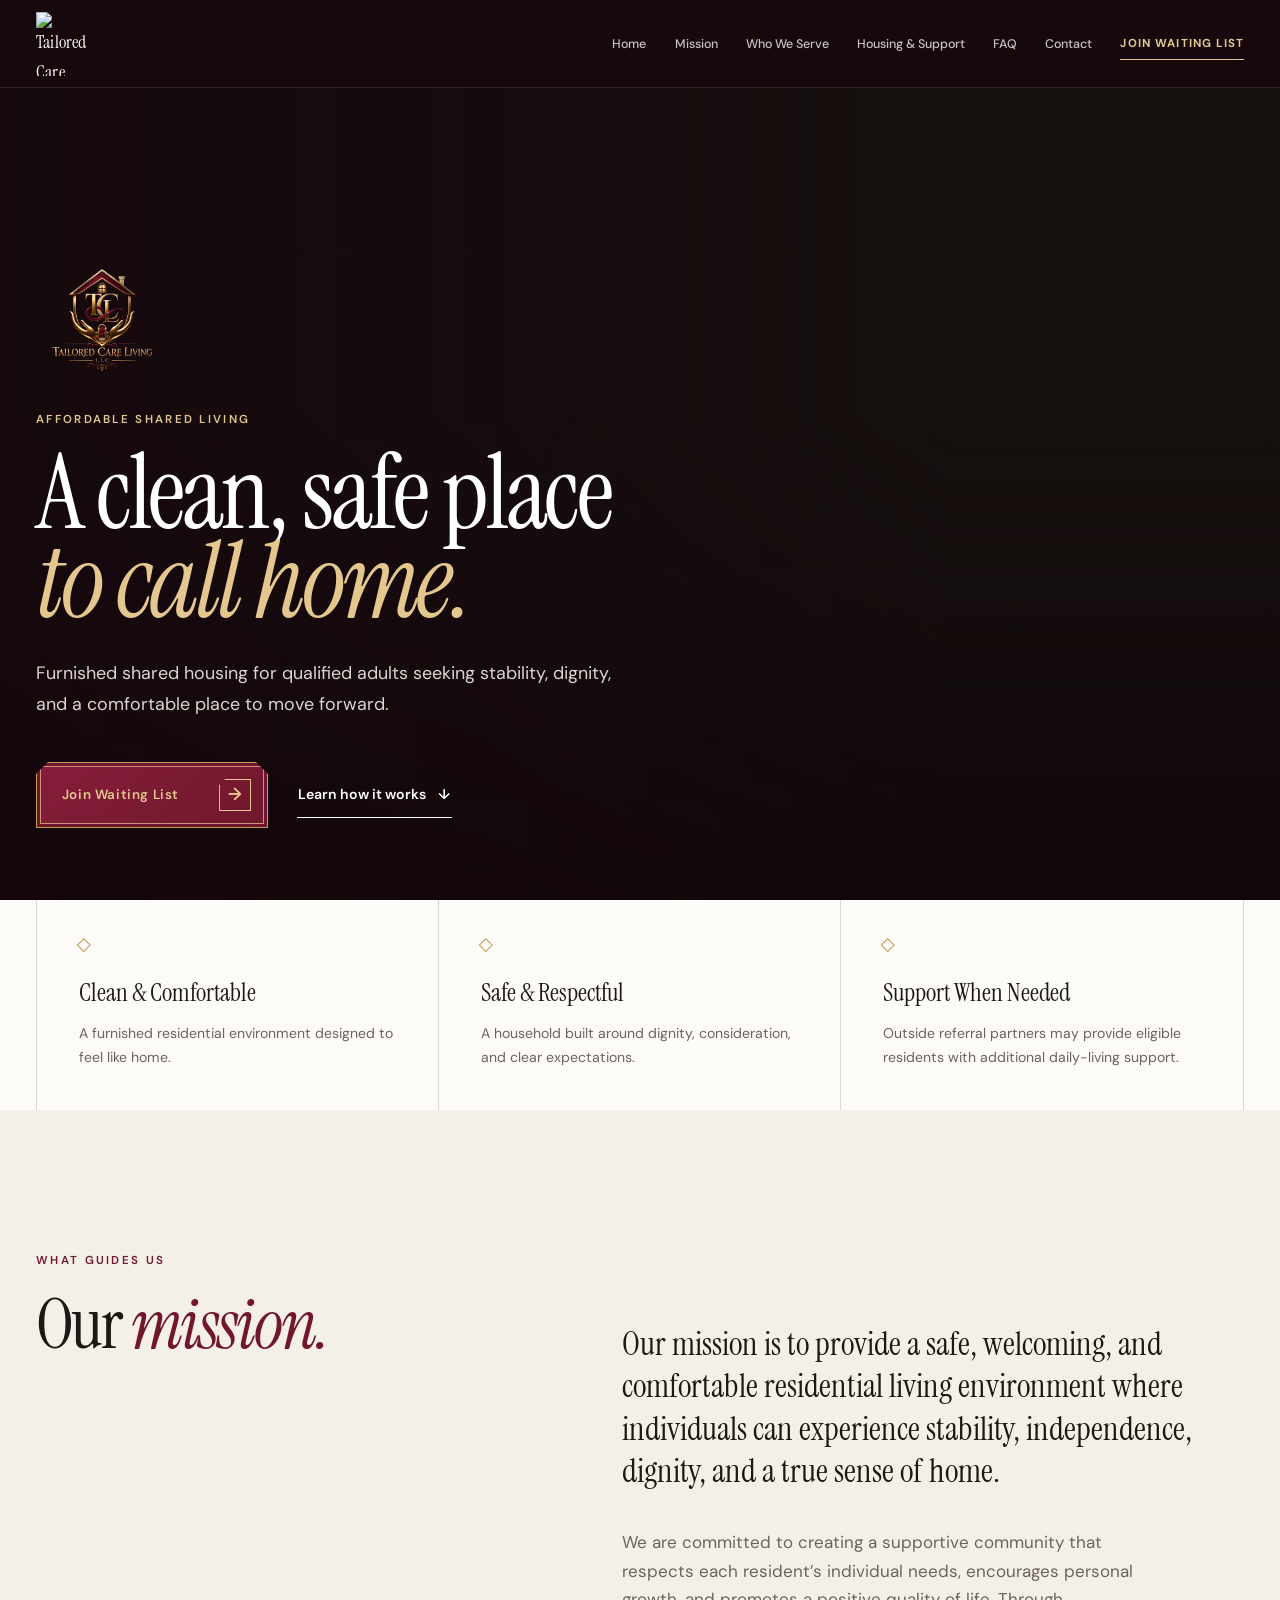
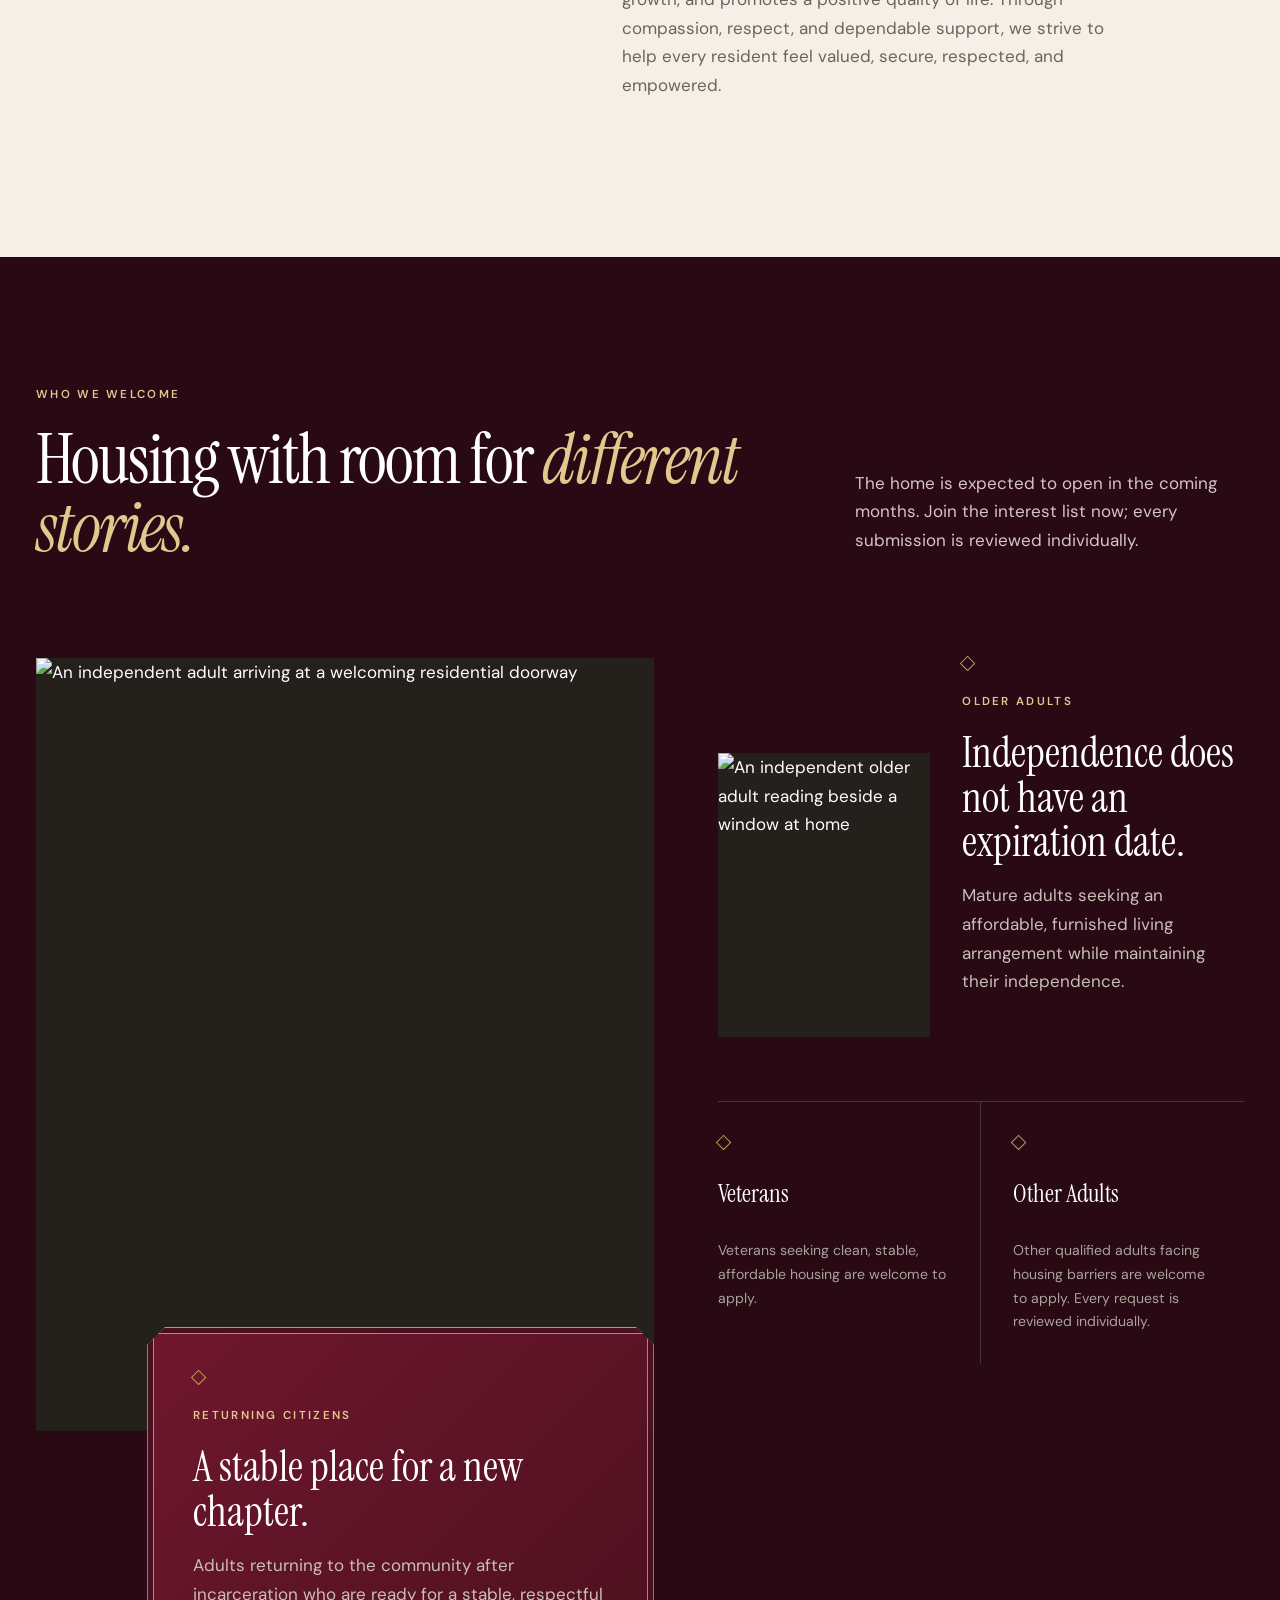
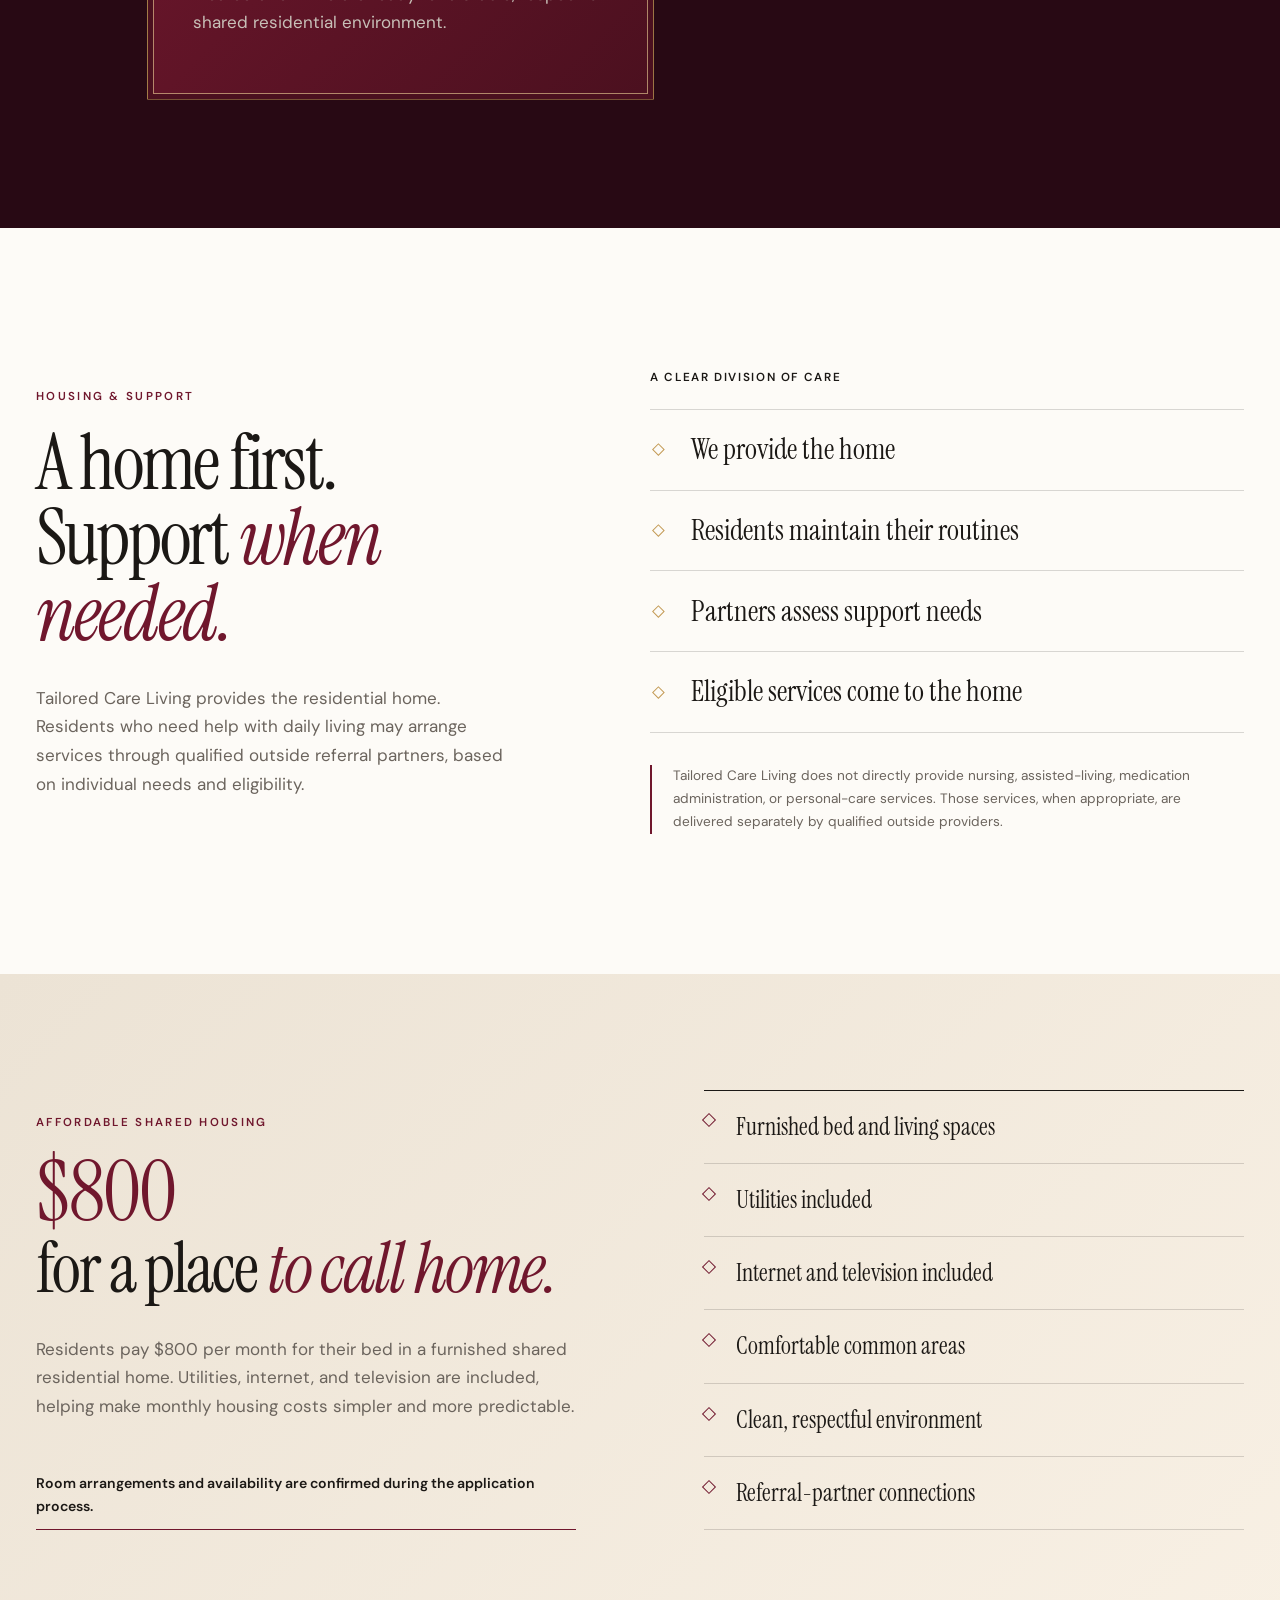
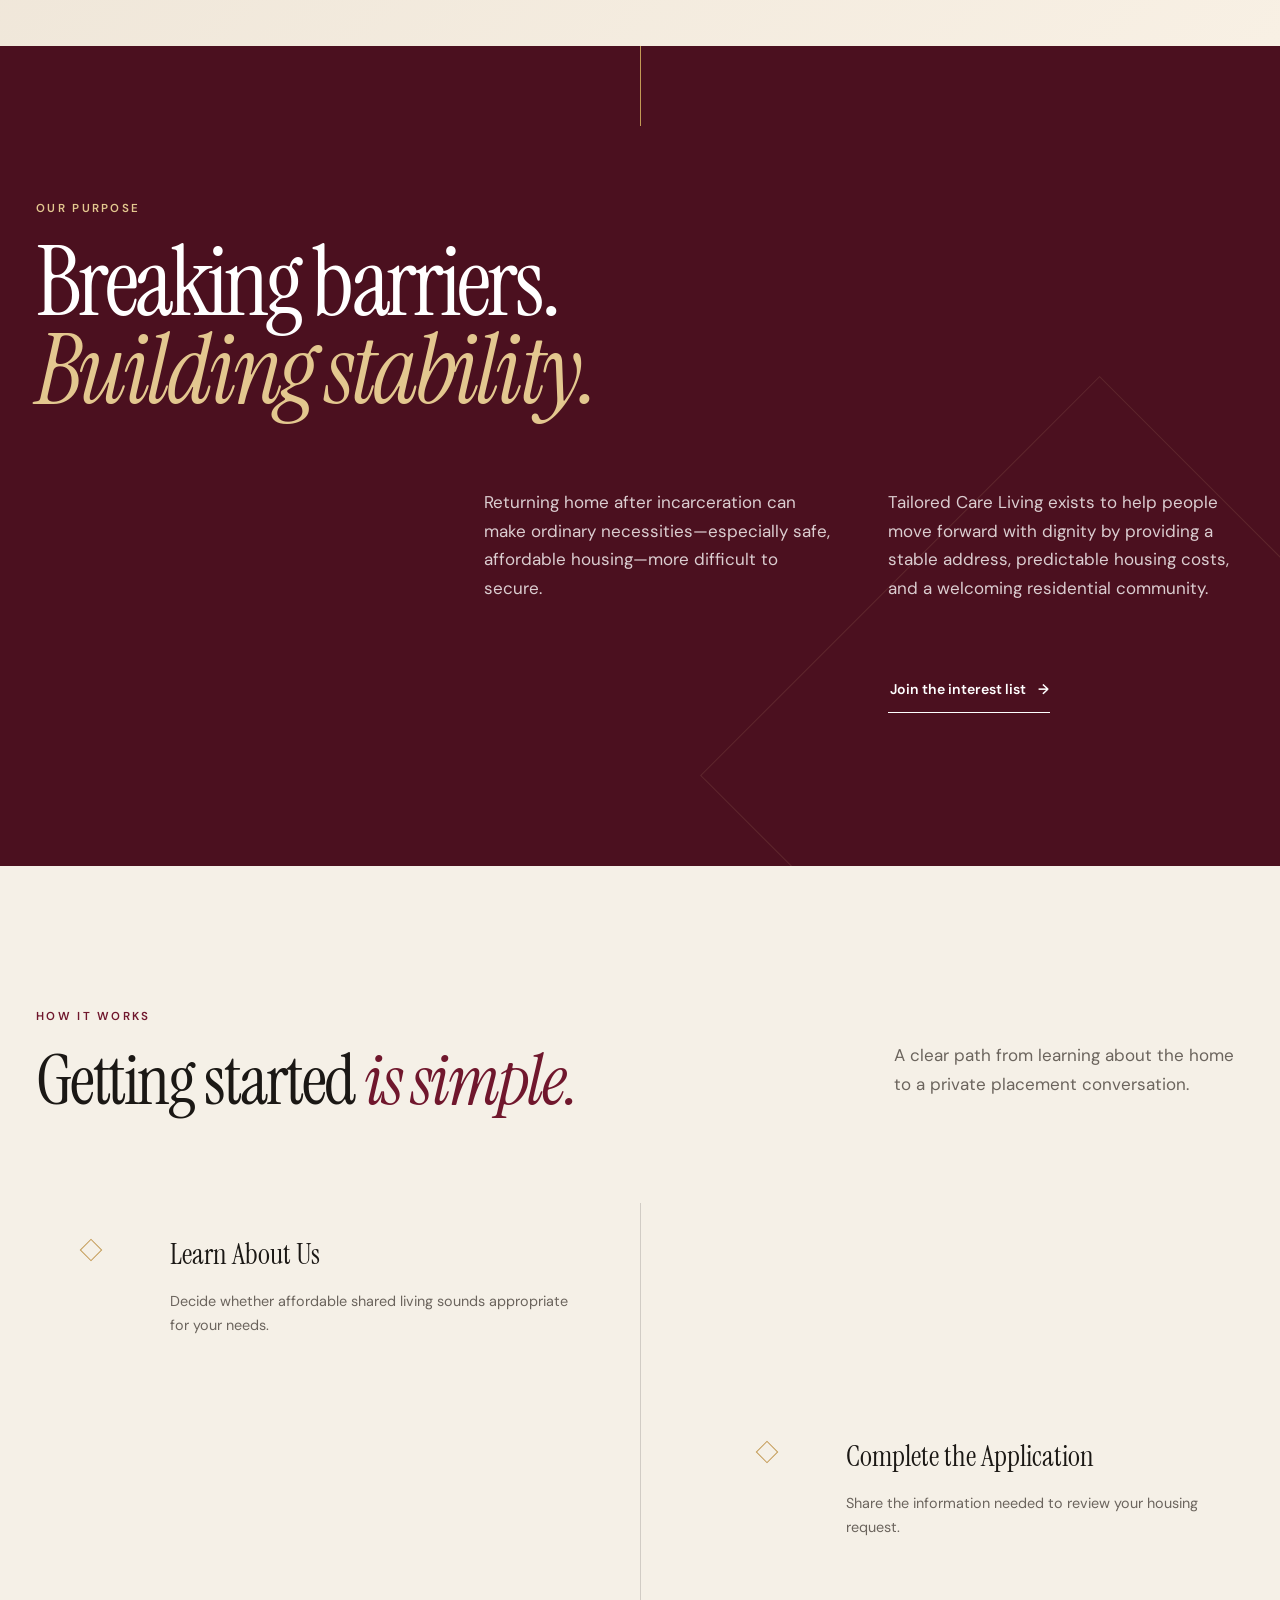
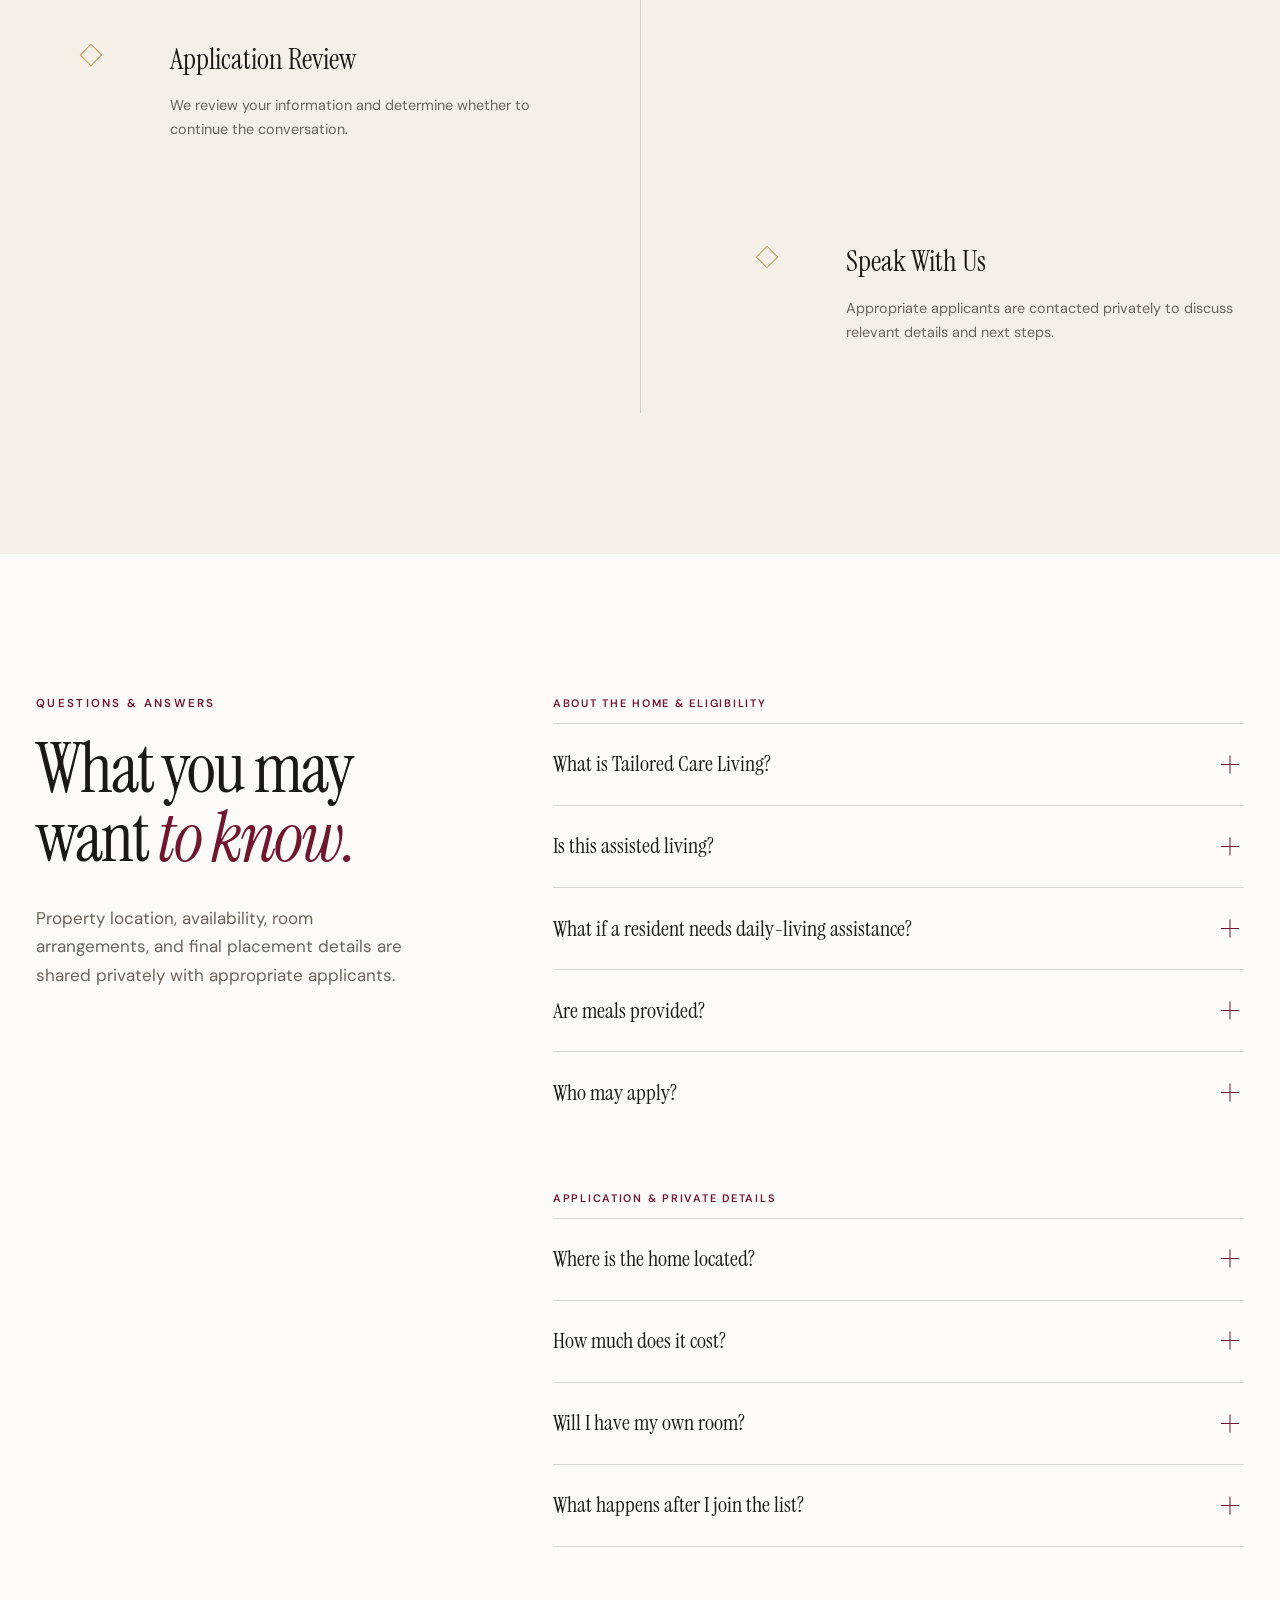
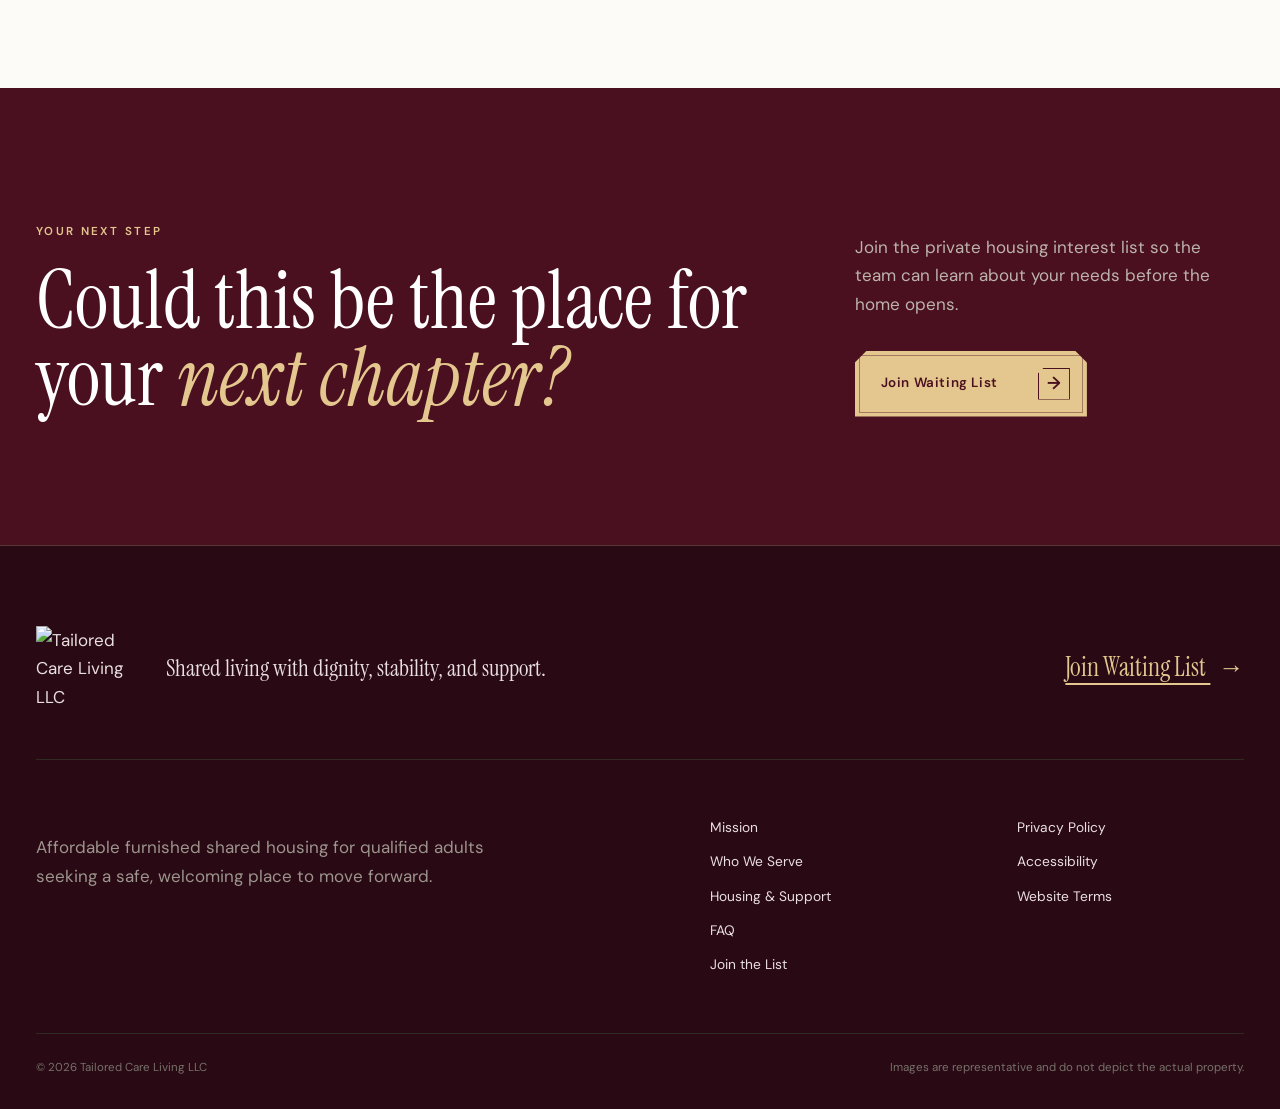
==== commit bfc957b6: "Use transparent logo over hero video" ====
--- a/index.html
+++ b/index.html
@@ -37,7 +37,7 @@
       <div class="hero-shade" aria-hidden="true"></div>
       <div class="hero-grid shell">
         <div class="hero-copy" data-reveal>
-          <img class="hero-logo" src="assets/images/tailored-care-living-logo-display.jpg" alt="Tailored Care Living LLC">
+          <img class="hero-logo" src="assets/images/tailored-care-logo-transparent.png" alt="Tailored Care Living LLC">
           <p class="eyebrow eyebrow-gold">Affordable Shared Living</p>
           <h1 class="display">A clean, safe place <em>to call home.</em></h1>
           <p class="hero-lead">Furnished shared housing for qualified adults seeking stability, dignity, and a comfortable place to move forward.</p>
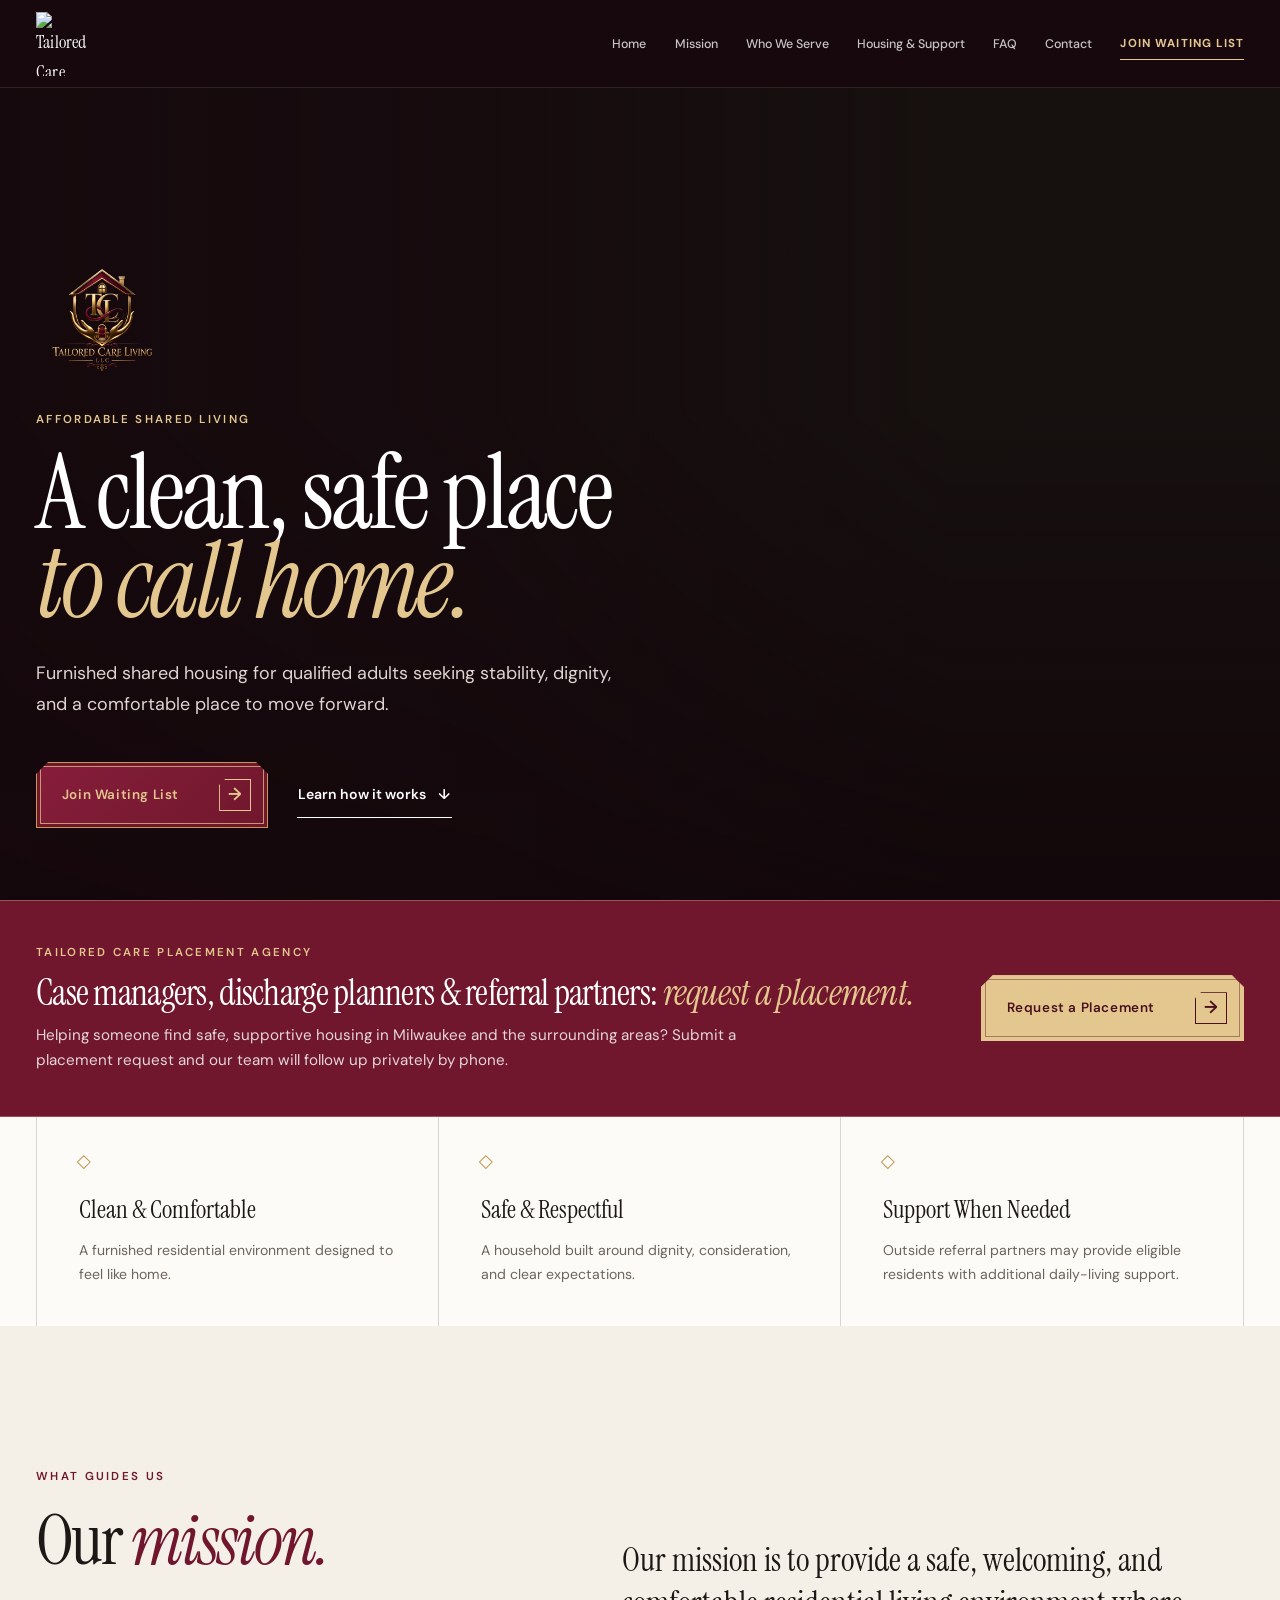
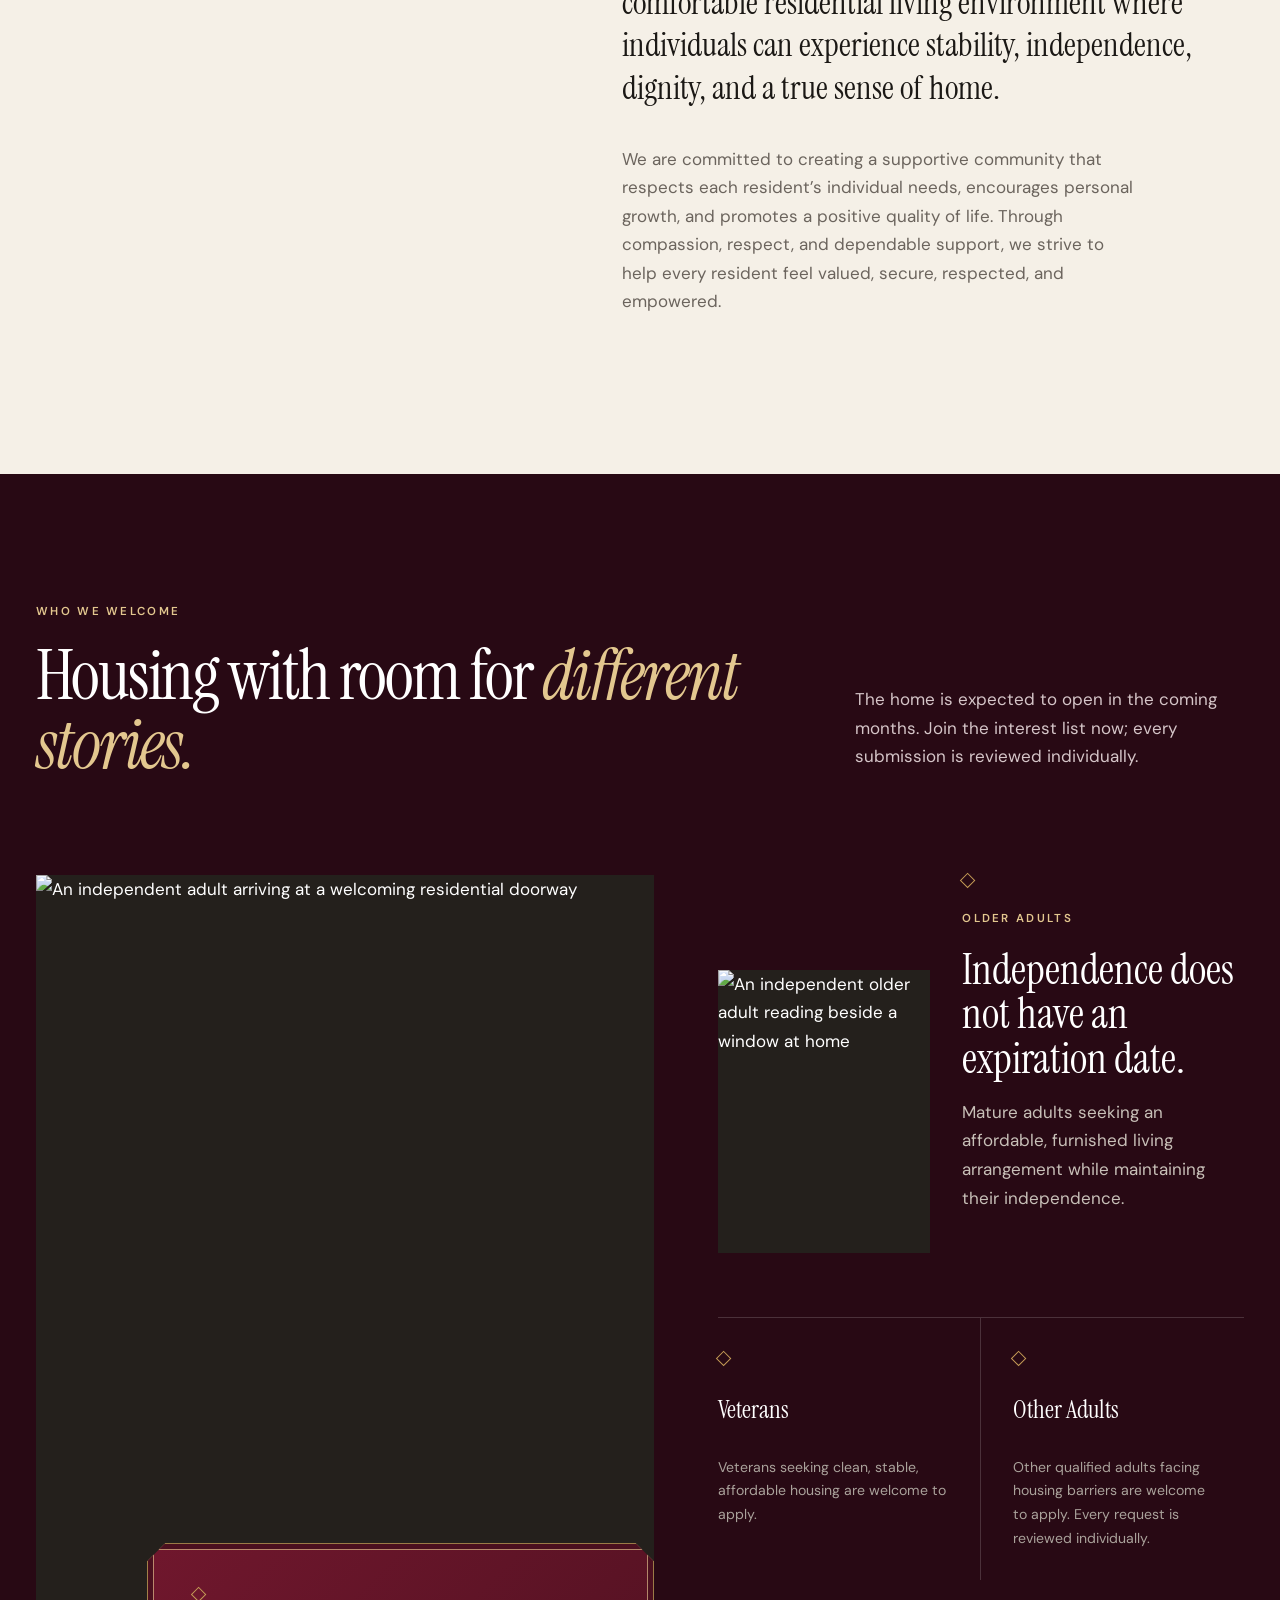
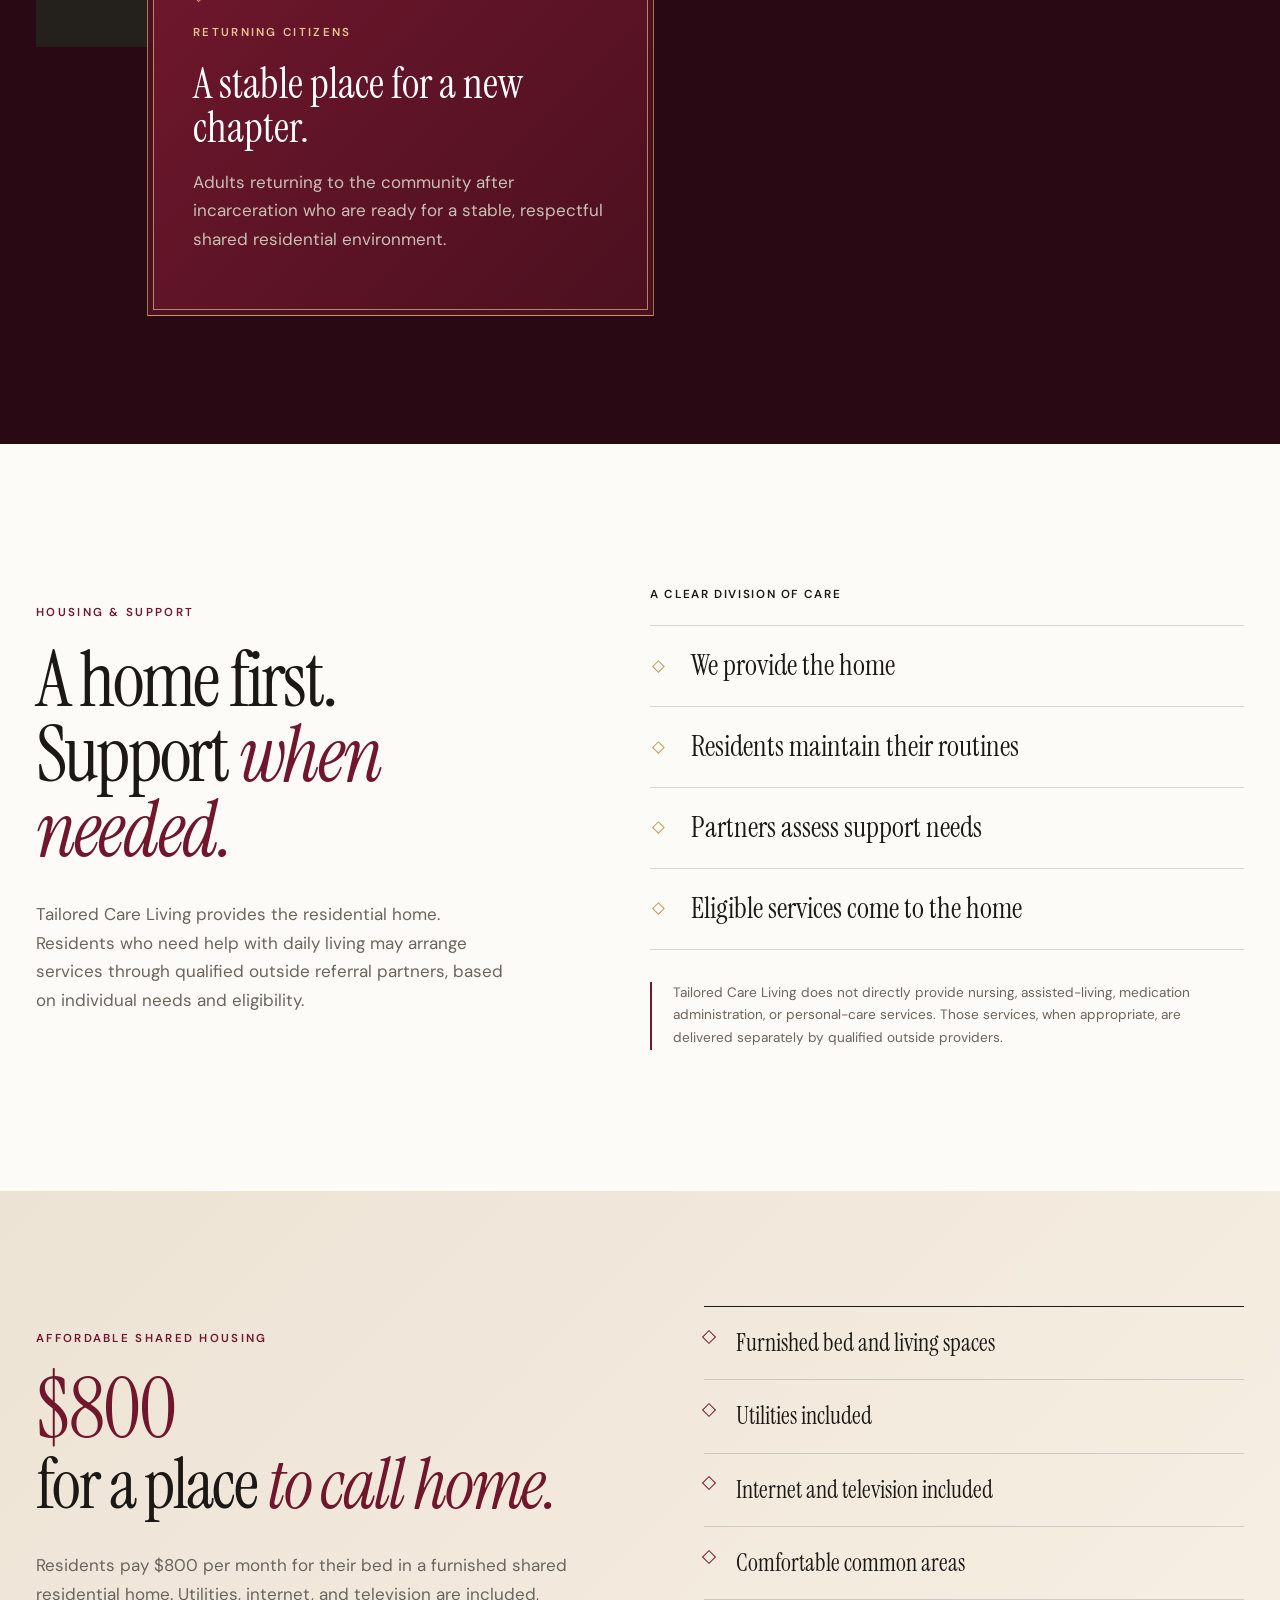
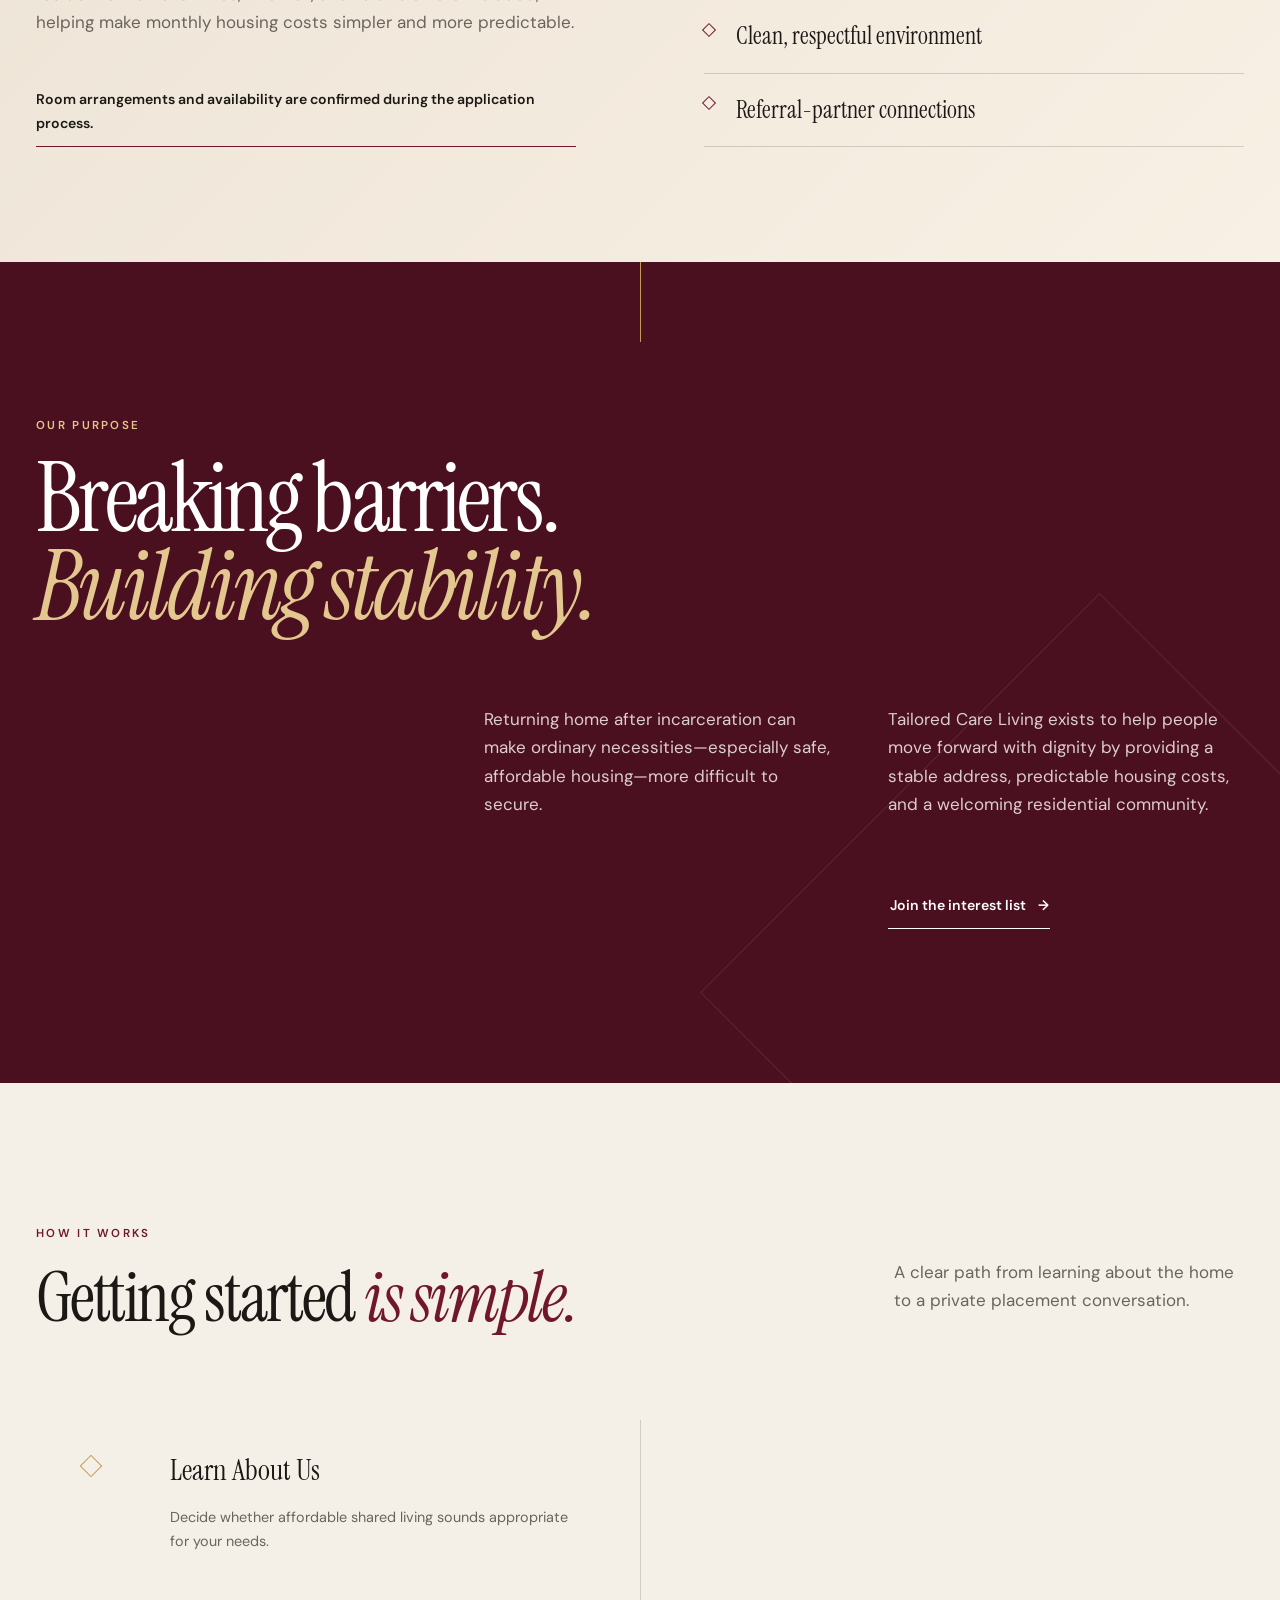
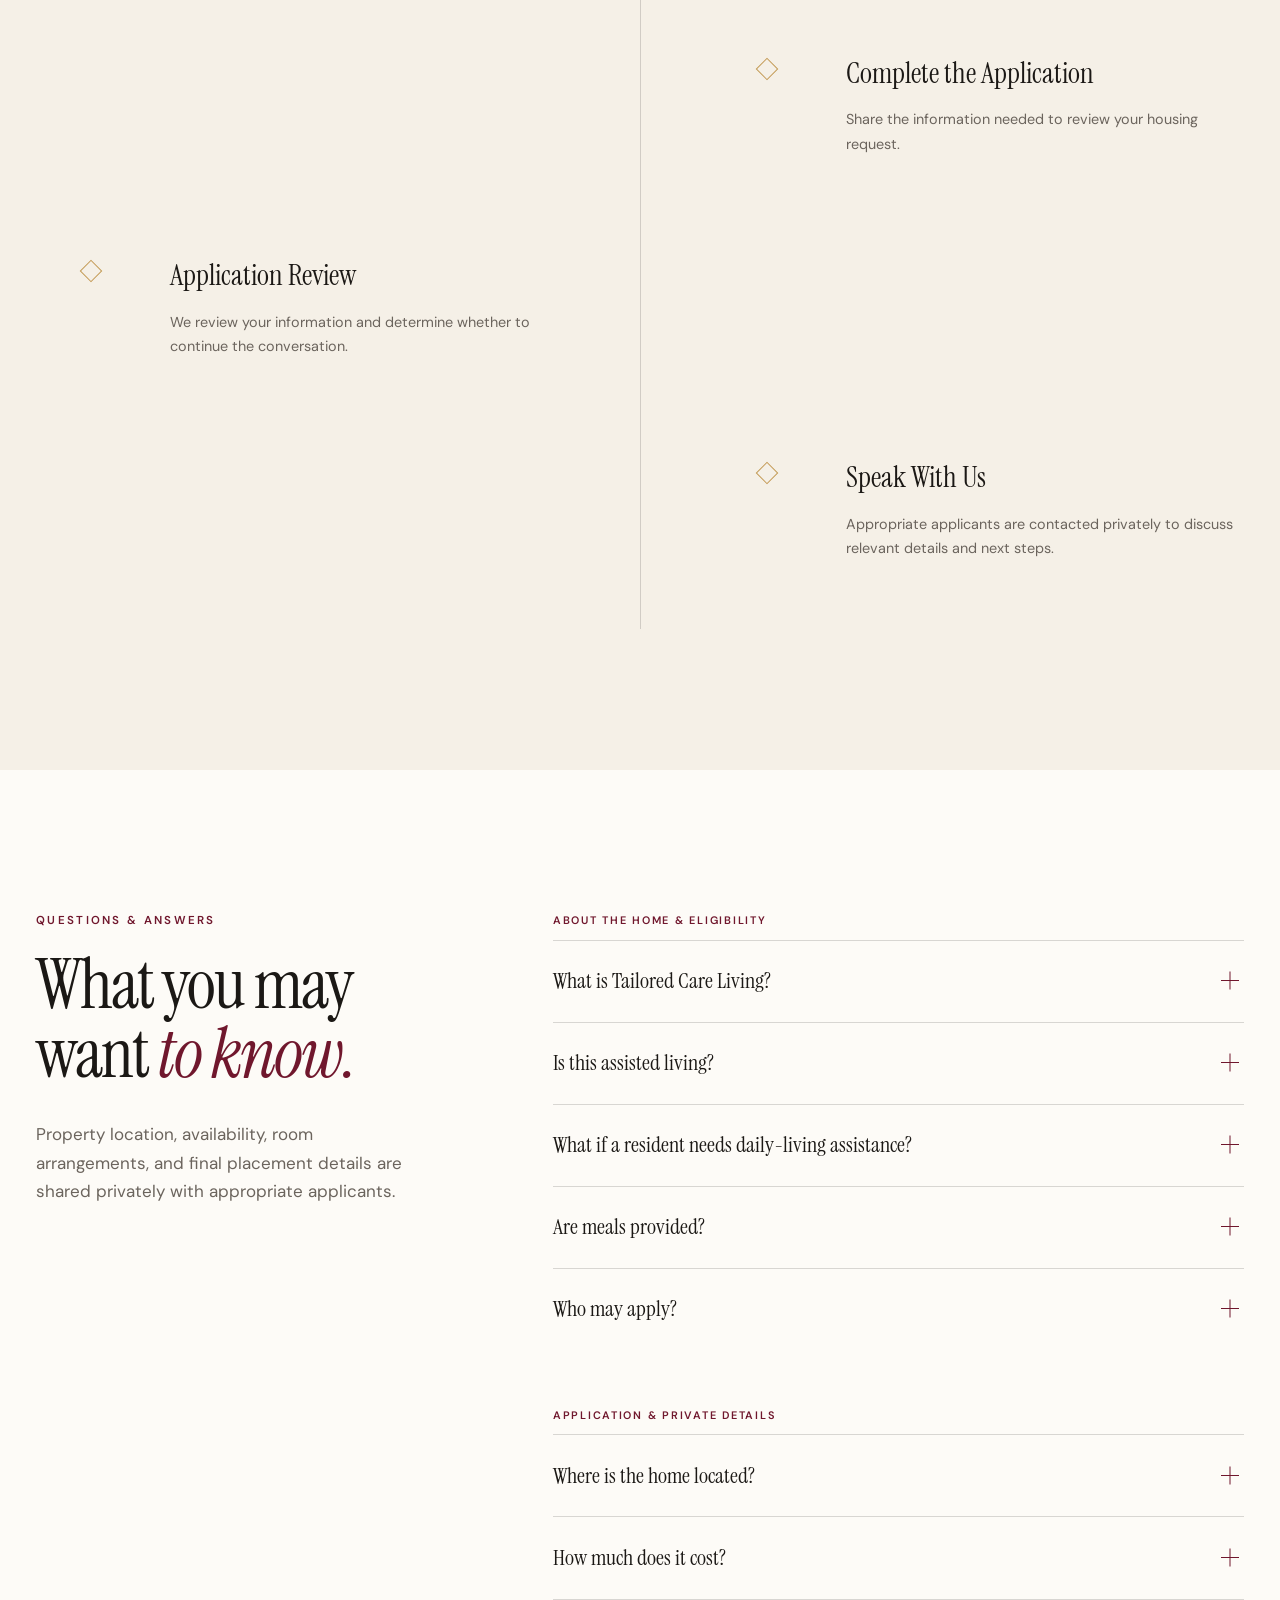
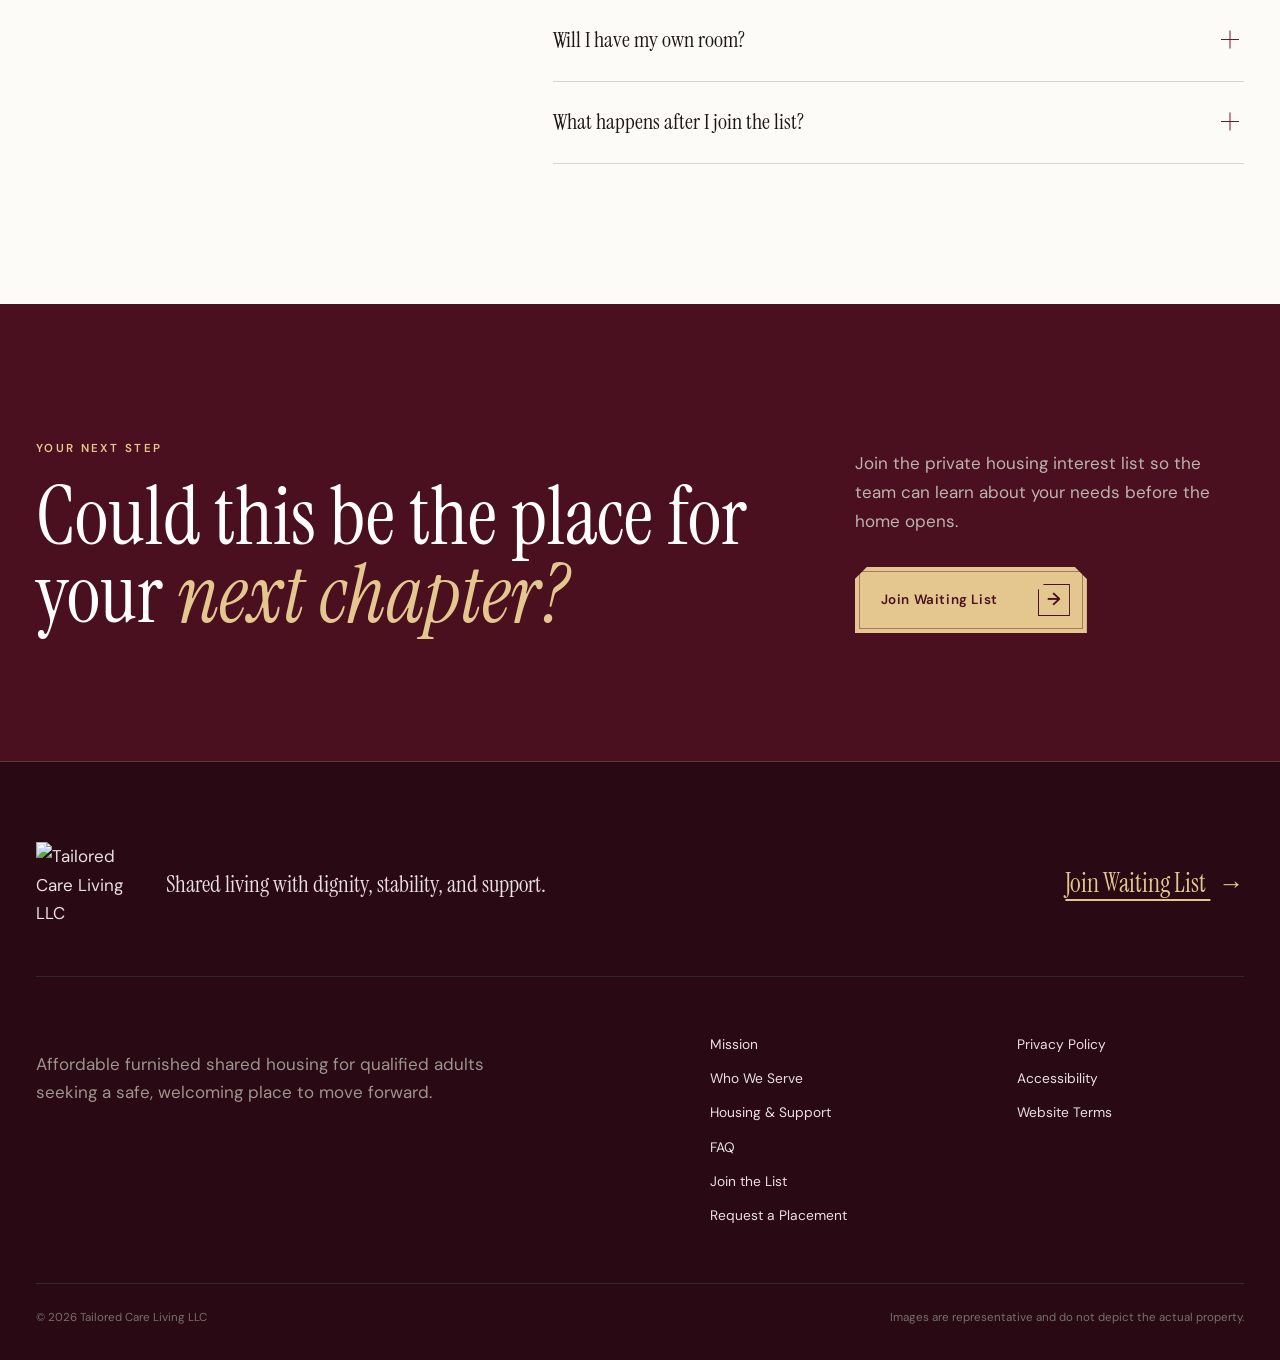
==== commit e82b0ae4: "Add Placement Agency request form and partner banner New placement.html form (6 steps, mirrors the T" ====
--- a/index.html
+++ b/index.html
@@ -8,7 +8,7 @@
   <meta name="theme-color" content="#161311">
   <link rel="preconnect" href="https://fonts.googleapis.com">
   <link rel="preconnect" href="https://fonts.gstatic.com" crossorigin>
-  <link rel="stylesheet" href="assets/css/styles.css?v=20260902f">
+  <link rel="stylesheet" href="assets/css/styles.css?v=20261028a">
   <script type="application/ld+json">{"@context":"https://schema.org","@type":"Organization","name":"Tailored Care Living LLC","description":"Affordable furnished shared housing for qualified adults."}</script>
 </head>
 <body class="home-page">
@@ -47,6 +47,17 @@
           </div>
         </div>
         <div class="hero-mark" aria-hidden="true"><span></span></div>
+      </div>
+    </section>
+
+    <section class="partner-banner" aria-label="For referral partners">
+      <div class="shell partner-banner-inner">
+        <div>
+          <p class="eyebrow eyebrow-gold">Tailored Care Placement Agency</p>
+          <h2>Case managers, discharge planners &amp; referral partners: <em>request a placement.</em></h2>
+          <p>Helping someone find safe, supportive housing in Milwaukee and the surrounding areas? Submit a placement request and our team will follow up privately by phone.</p>
+        </div>
+        <a class="button button-gold" href="placement.html"><span>Request a Placement</span><span aria-hidden="true">→</span></a>
       </div>
     </section>
 
@@ -140,7 +151,7 @@
     <section class="final-cta" id="contact"><div class="shell final-cta-inner"><div><p class="eyebrow eyebrow-gold">Your next step</p><h2>Could this be the place for your <em>next chapter?</em></h2></div><div><p>Join the private housing interest list so the team can learn about your needs before the home opens.</p><a class="button button-gold" href="apply.html"><span>Join Waiting List</span><span aria-hidden="true">→</span></a></div></div></section>
   </main>
 
-  <footer class="site-footer"><div class="shell"><div class="footer-top"><div class="footer-brand"><img src="assets/images/tailored-care-living-logo-display.jpg" alt="Tailored Care Living LLC"><p>Shared living with dignity, stability, and support.</p></div><a class="footer-apply" href="apply.html">Join Waiting List <span aria-hidden="true">→</span></a></div><div class="footer-grid"><p>Affordable furnished shared housing for qualified adults seeking a safe, welcoming place to move forward.</p><nav aria-label="Footer navigation"><a href="#mission">Mission</a><a href="#who">Who We Serve</a><a href="#support">Housing &amp; Support</a><a href="#faq">FAQ</a><a href="apply.html">Join the List</a></nav><nav aria-label="Policies"><a href="privacy.html">Privacy Policy</a><a href="accessibility.html">Accessibility</a><a href="terms.html">Website Terms</a></nav></div><div class="footer-bottom"><span>© <span data-year></span> Tailored Care Living LLC</span><span>Images are representative and do not depict the actual property.</span></div></div></footer>
+  <footer class="site-footer"><div class="shell"><div class="footer-top"><div class="footer-brand"><img src="assets/images/tailored-care-living-logo-display.jpg" alt="Tailored Care Living LLC"><p>Shared living with dignity, stability, and support.</p></div><a class="footer-apply" href="apply.html">Join Waiting List <span aria-hidden="true">→</span></a></div><div class="footer-grid"><p>Affordable furnished shared housing for qualified adults seeking a safe, welcoming place to move forward.</p><nav aria-label="Footer navigation"><a href="#mission">Mission</a><a href="#who">Who We Serve</a><a href="#support">Housing &amp; Support</a><a href="#faq">FAQ</a><a href="apply.html">Join the List</a><a href="placement.html">Request a Placement</a></nav><nav aria-label="Policies"><a href="privacy.html">Privacy Policy</a><a href="accessibility.html">Accessibility</a><a href="terms.html">Website Terms</a></nav></div><div class="footer-bottom"><span>© <span data-year></span> Tailored Care Living LLC</span><span>Images are representative and do not depict the actual property.</span></div></div></footer>
   <script src="assets/js/site.js?v=20260902d"></script>
 </body>
 </html>
--- a/assets/css/styles.css
+++ b/assets/css/styles.css
@@ -379,3 +379,10 @@
     min-height:720px;
   }
 }
+.partner-banner{background:var(--burgundy);color:#fff;border-block:1px solid rgba(227,199,143,.35)}
+.partner-banner-inner{display:grid;grid-template-columns:1fr auto;align-items:center;gap:3rem;padding-block:2.6rem}
+.partner-banner .eyebrow{margin-bottom:.7rem}
+.partner-banner h2{margin:0 0 .6rem;font-family:var(--serif);font-size:clamp(1.8rem,2.8vw,2.5rem);font-weight:400;line-height:1.12;letter-spacing:-.02em}
+.partner-banner h2 em{color:var(--gold-light);font-style:italic}
+.partner-banner p:not(.eyebrow){margin:0;max-width:44rem;color:rgba(255,255,255,.82);font-size:.95rem}
+@media(max-width:820px){.partner-banner-inner{grid-template-columns:1fr;gap:1.6rem}}
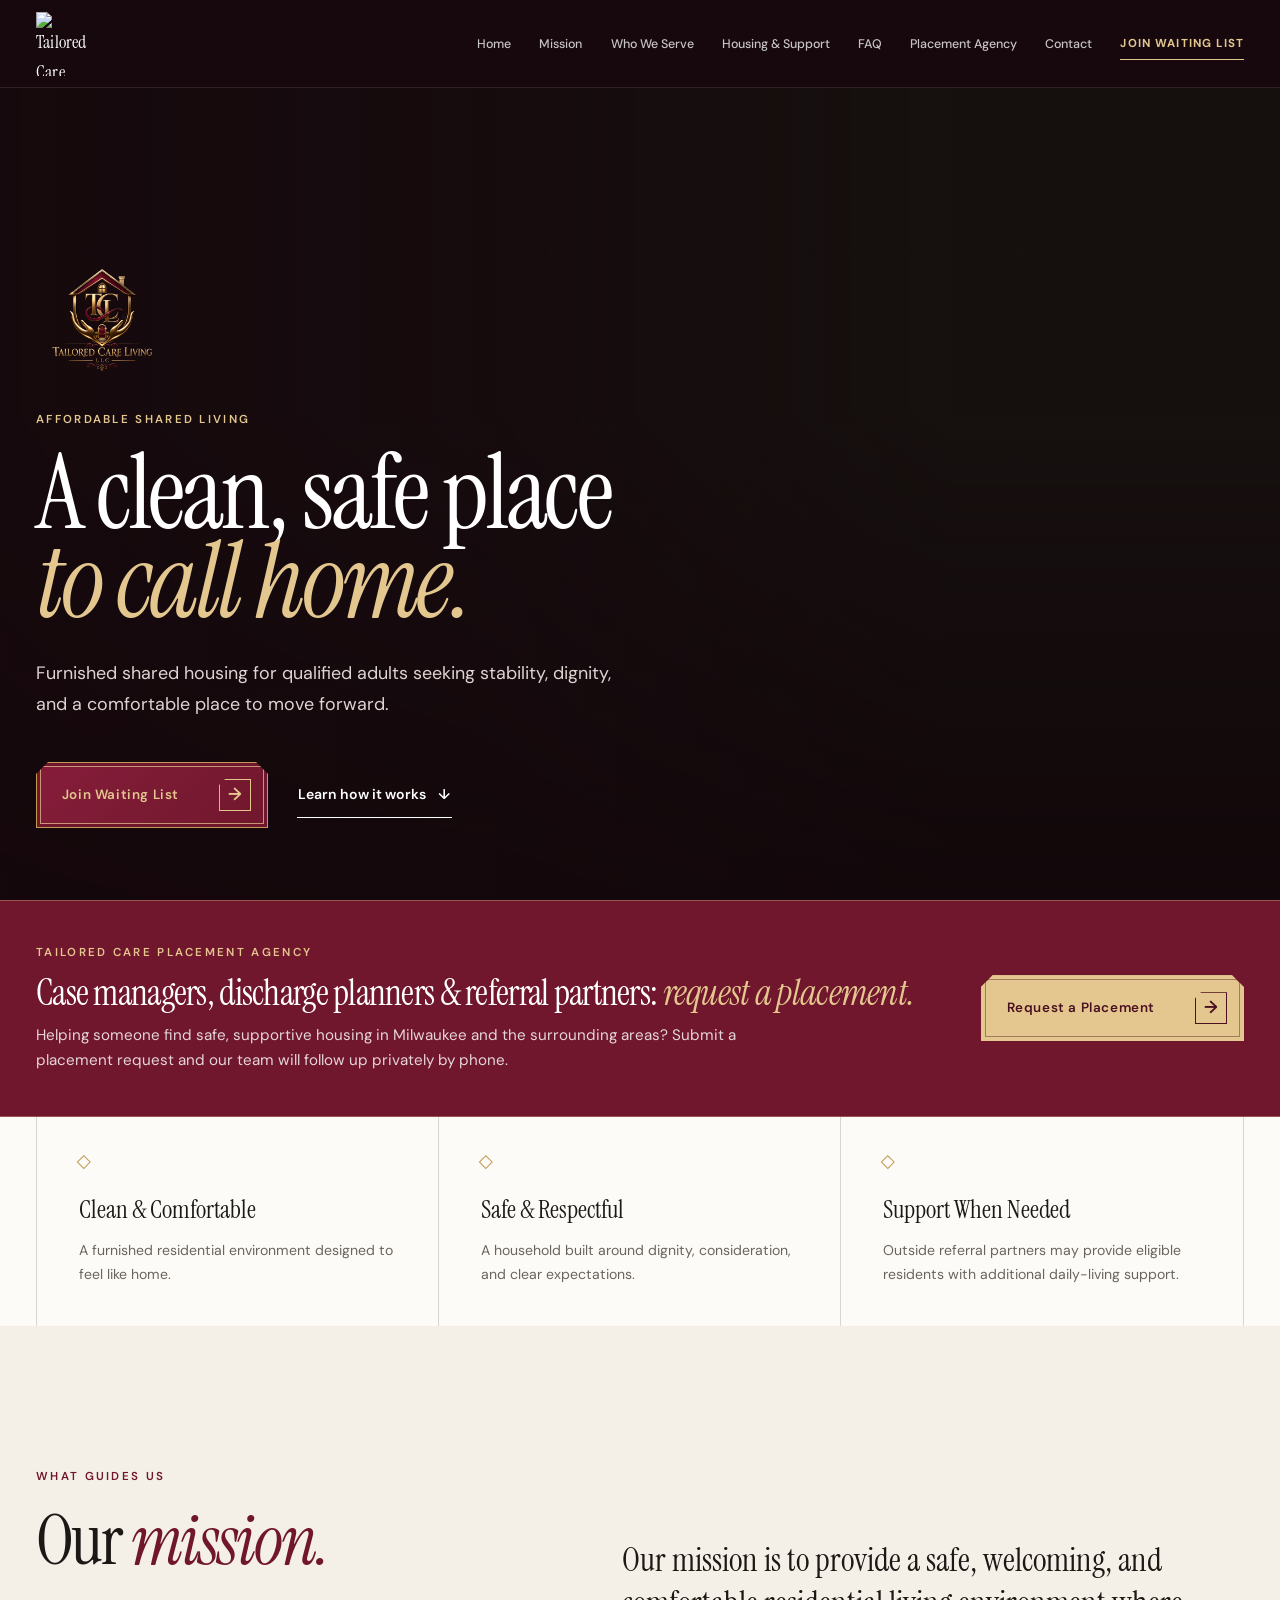
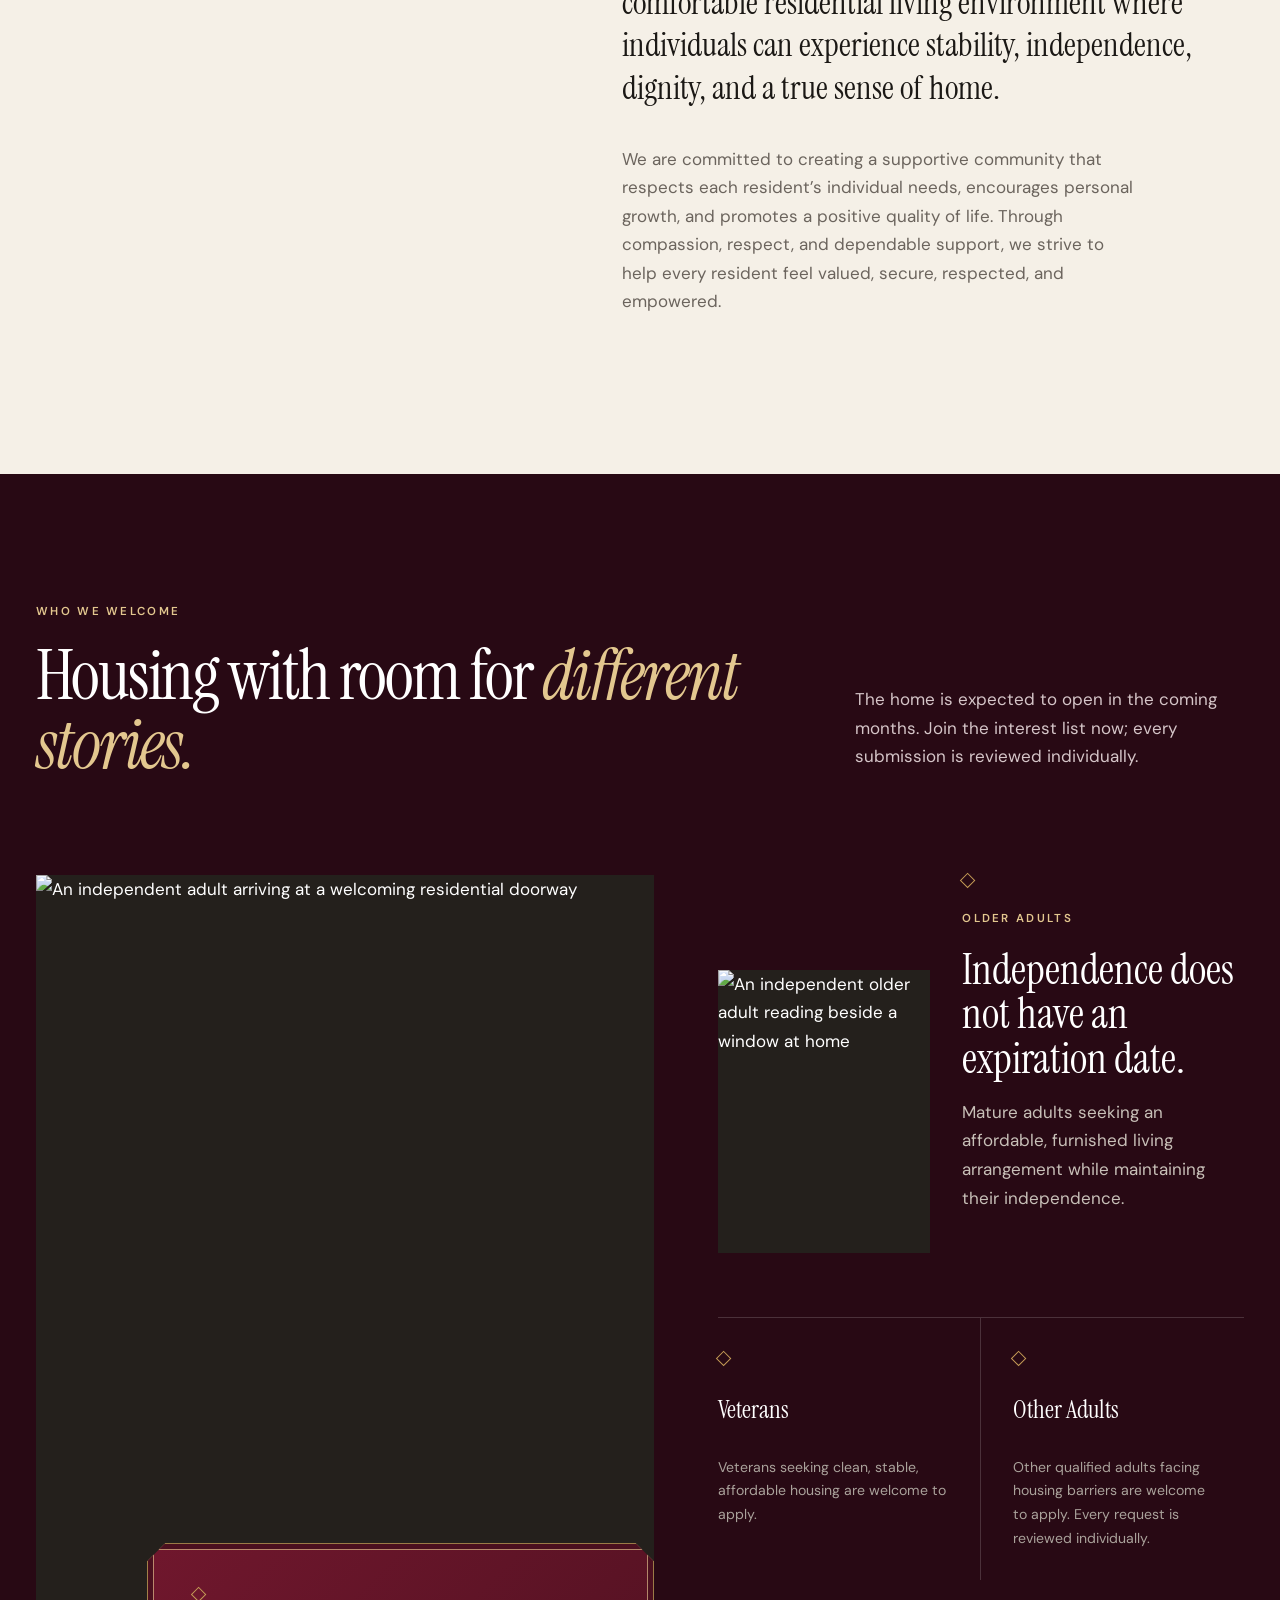
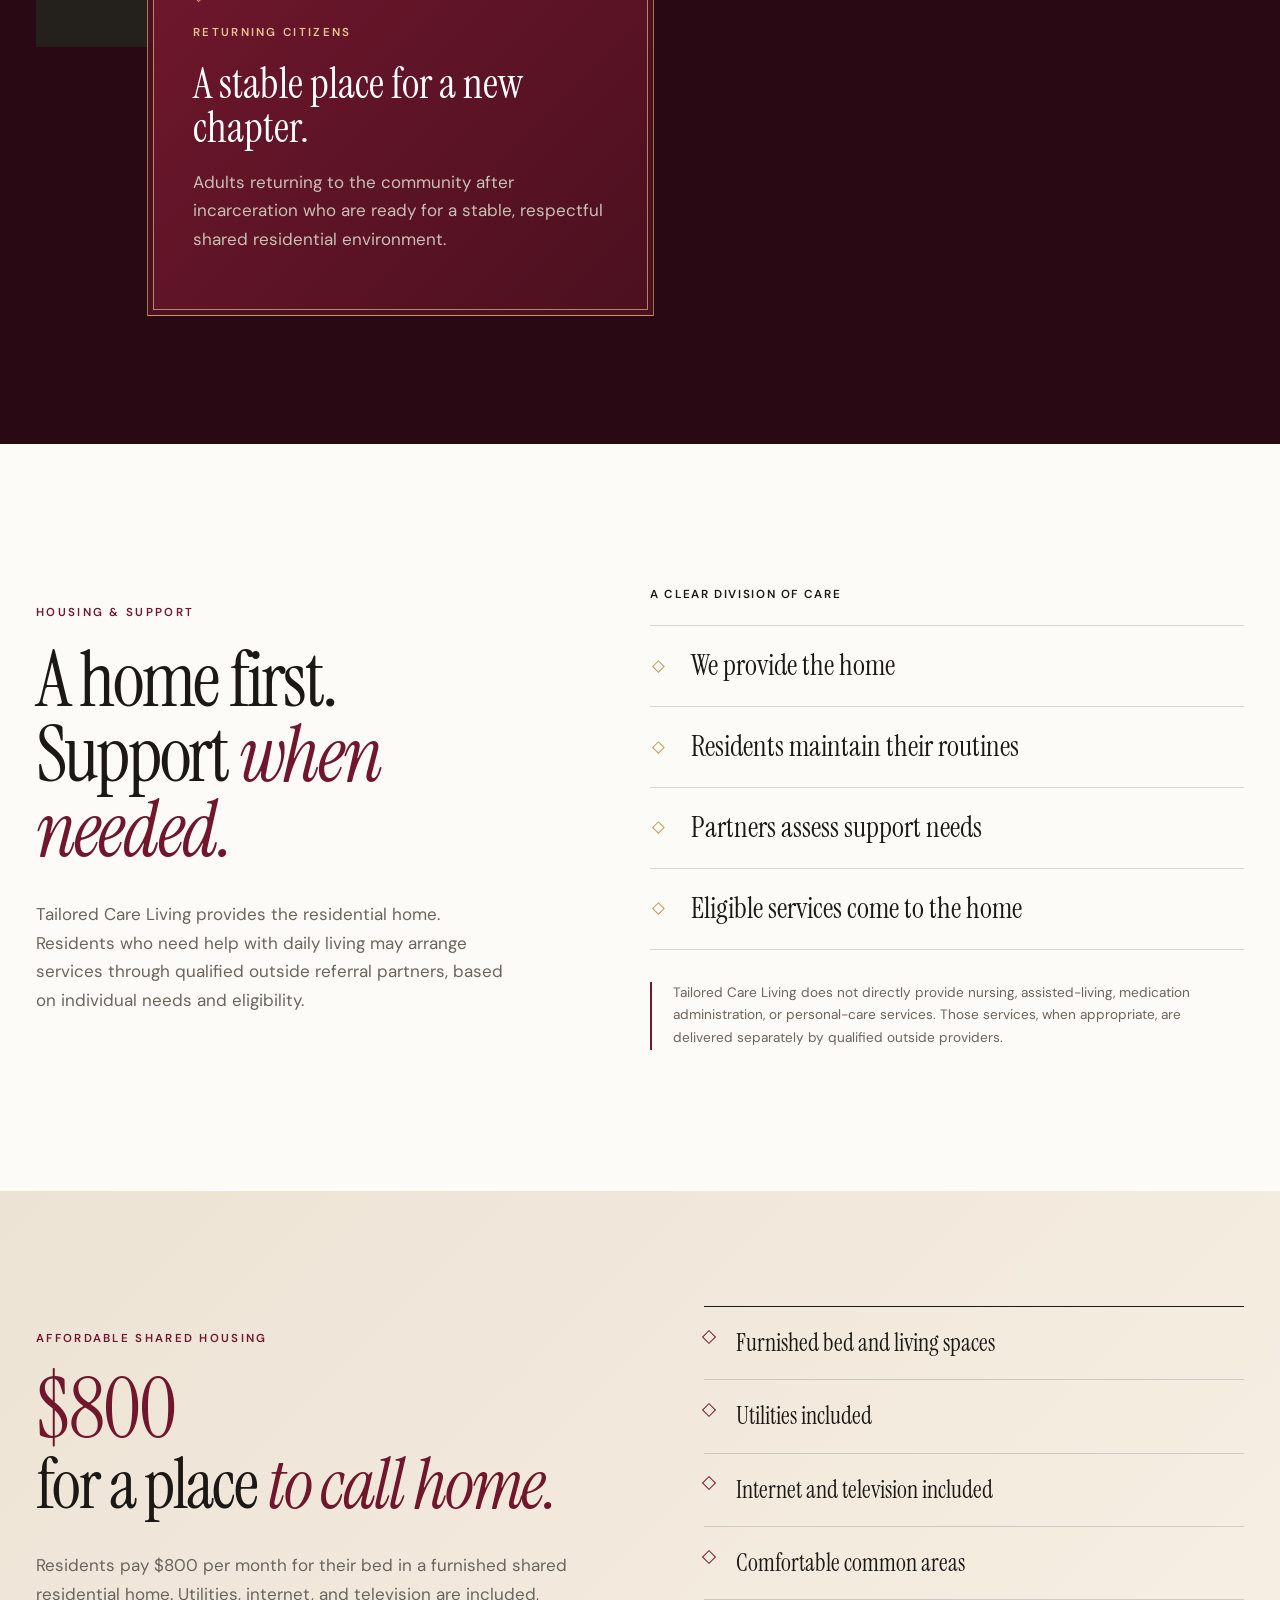
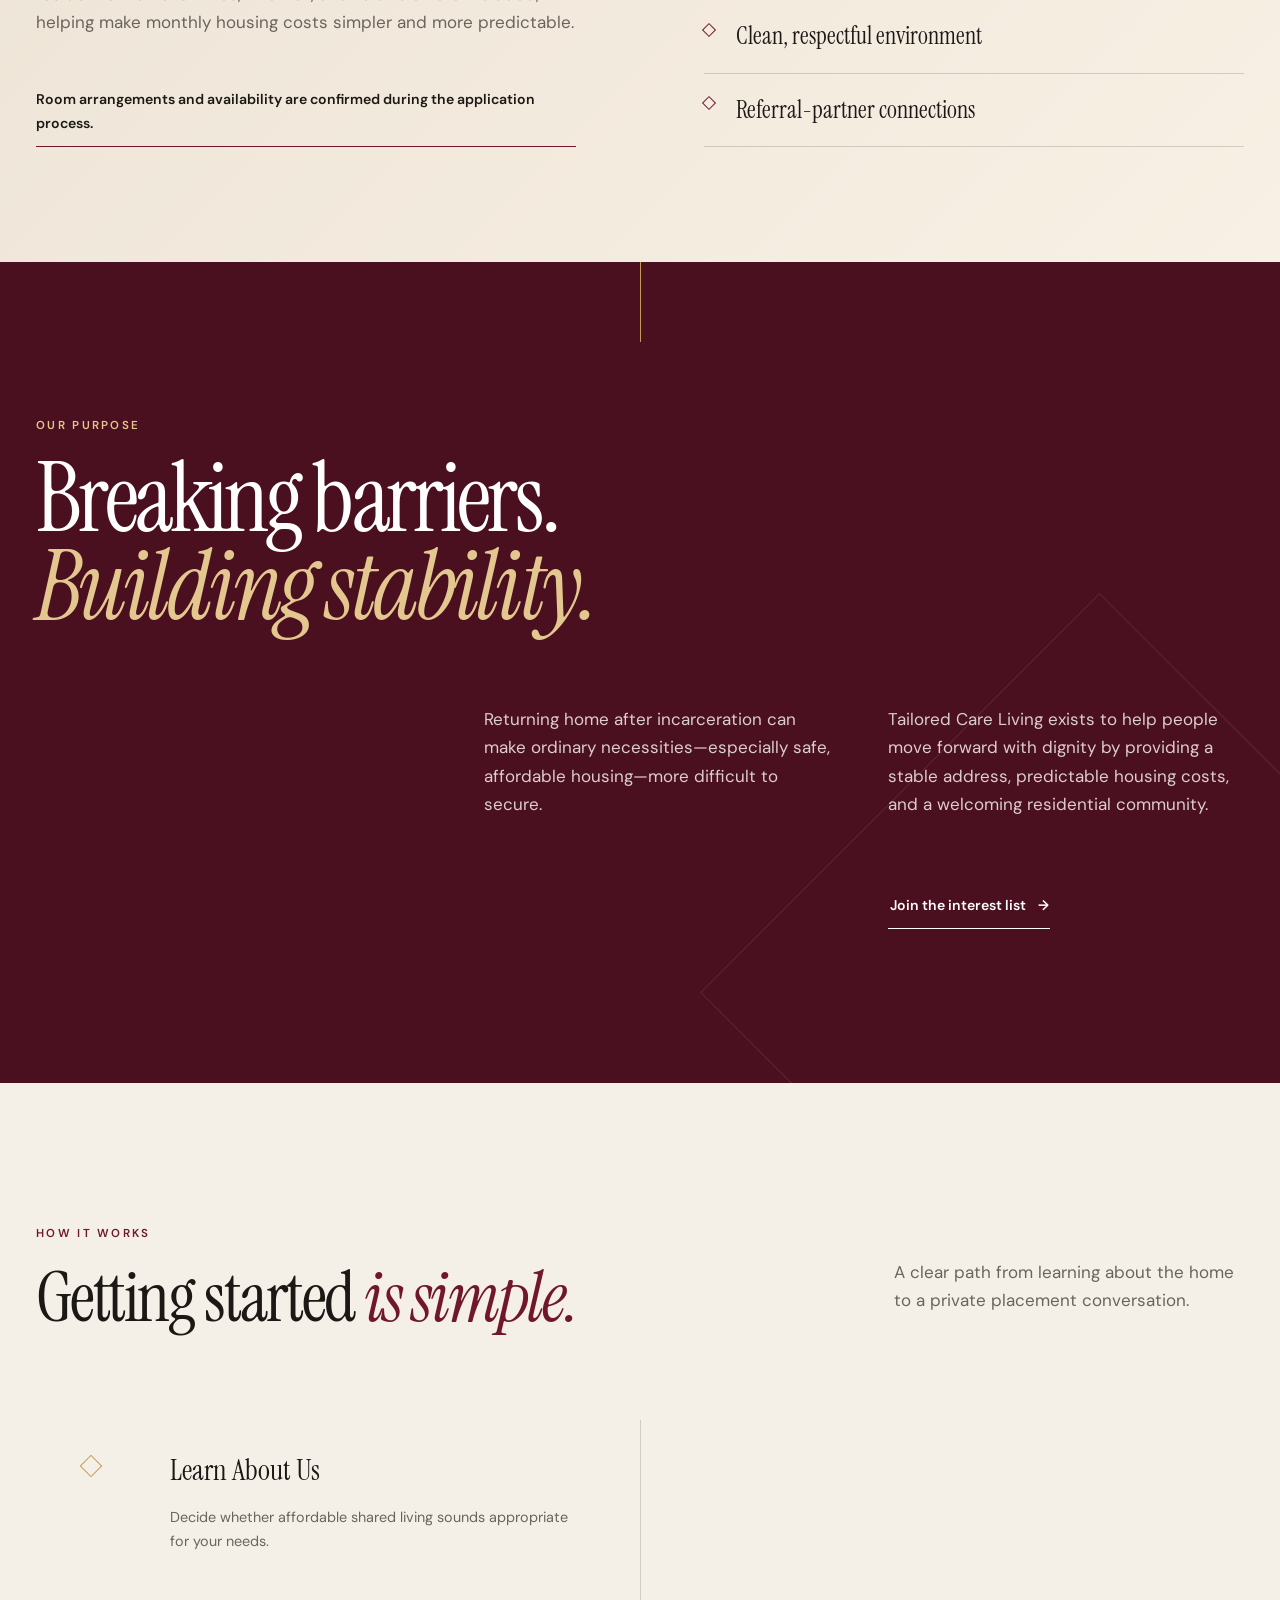
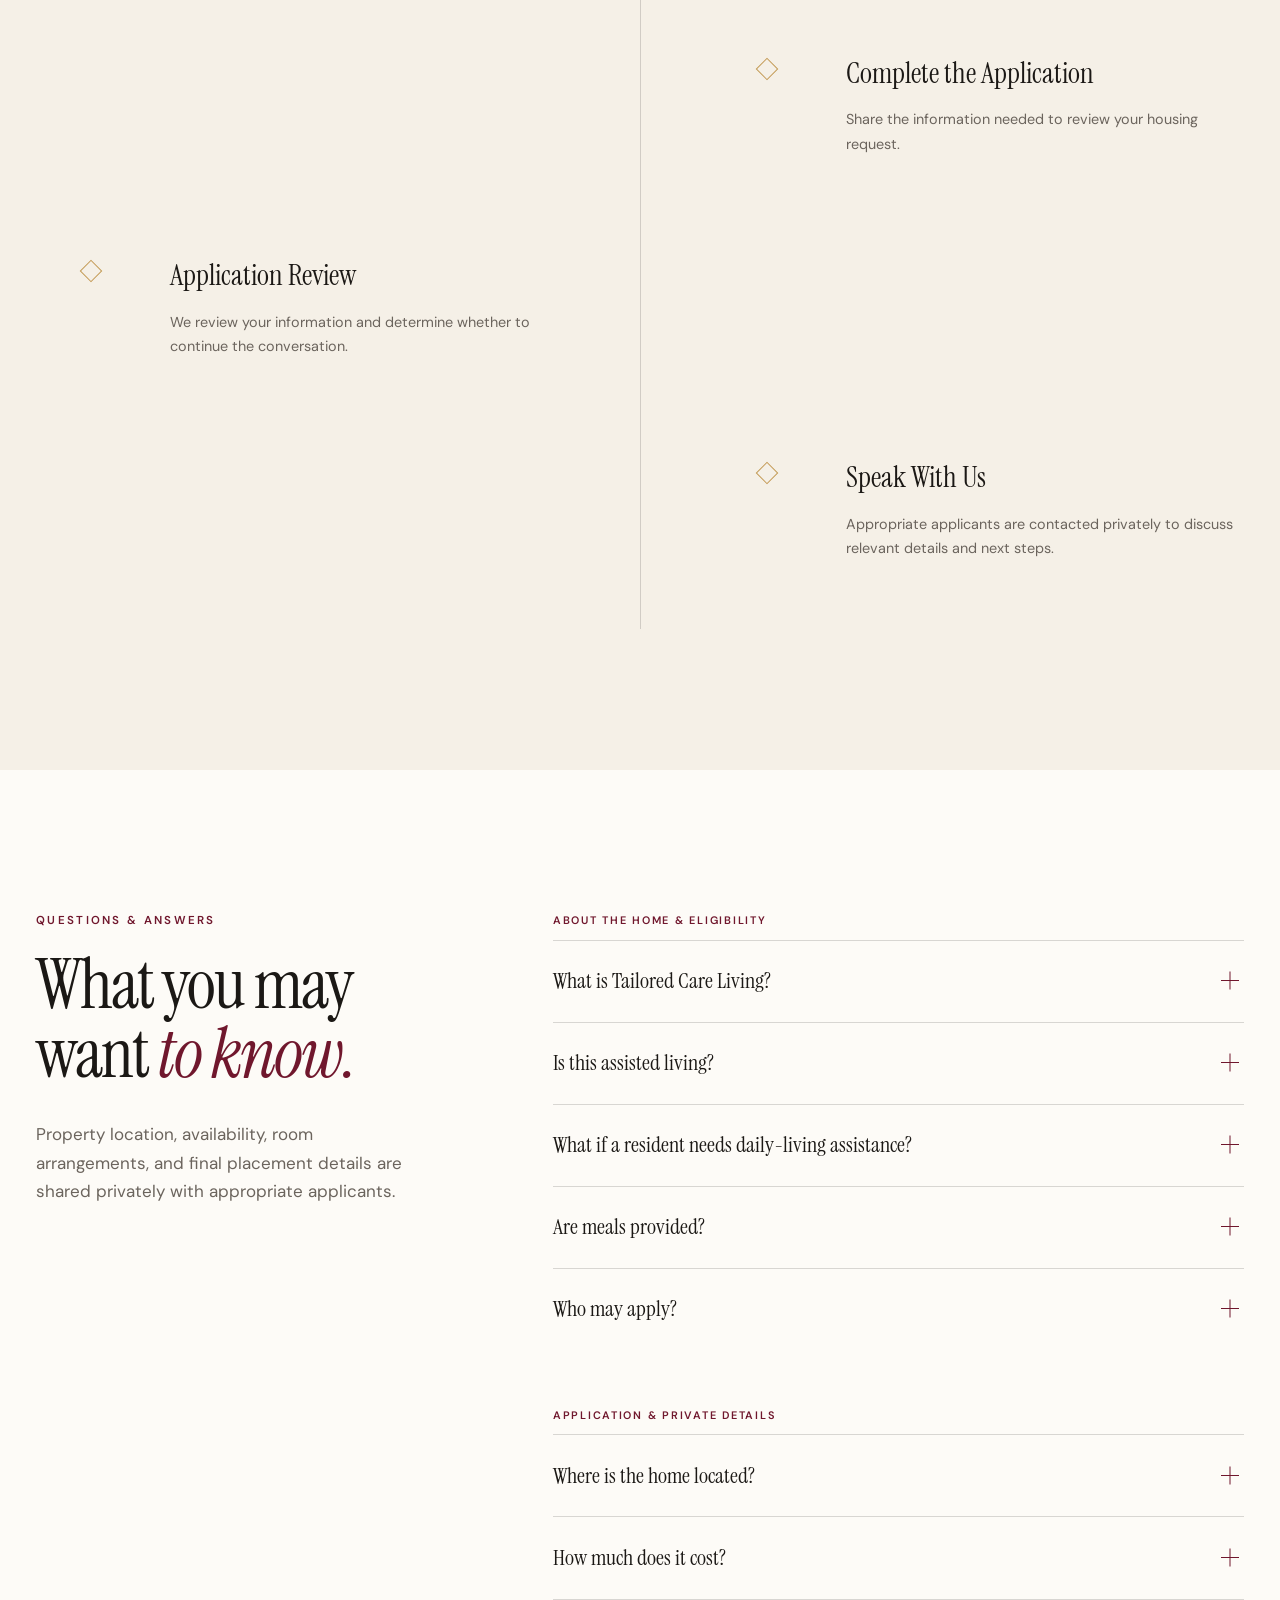
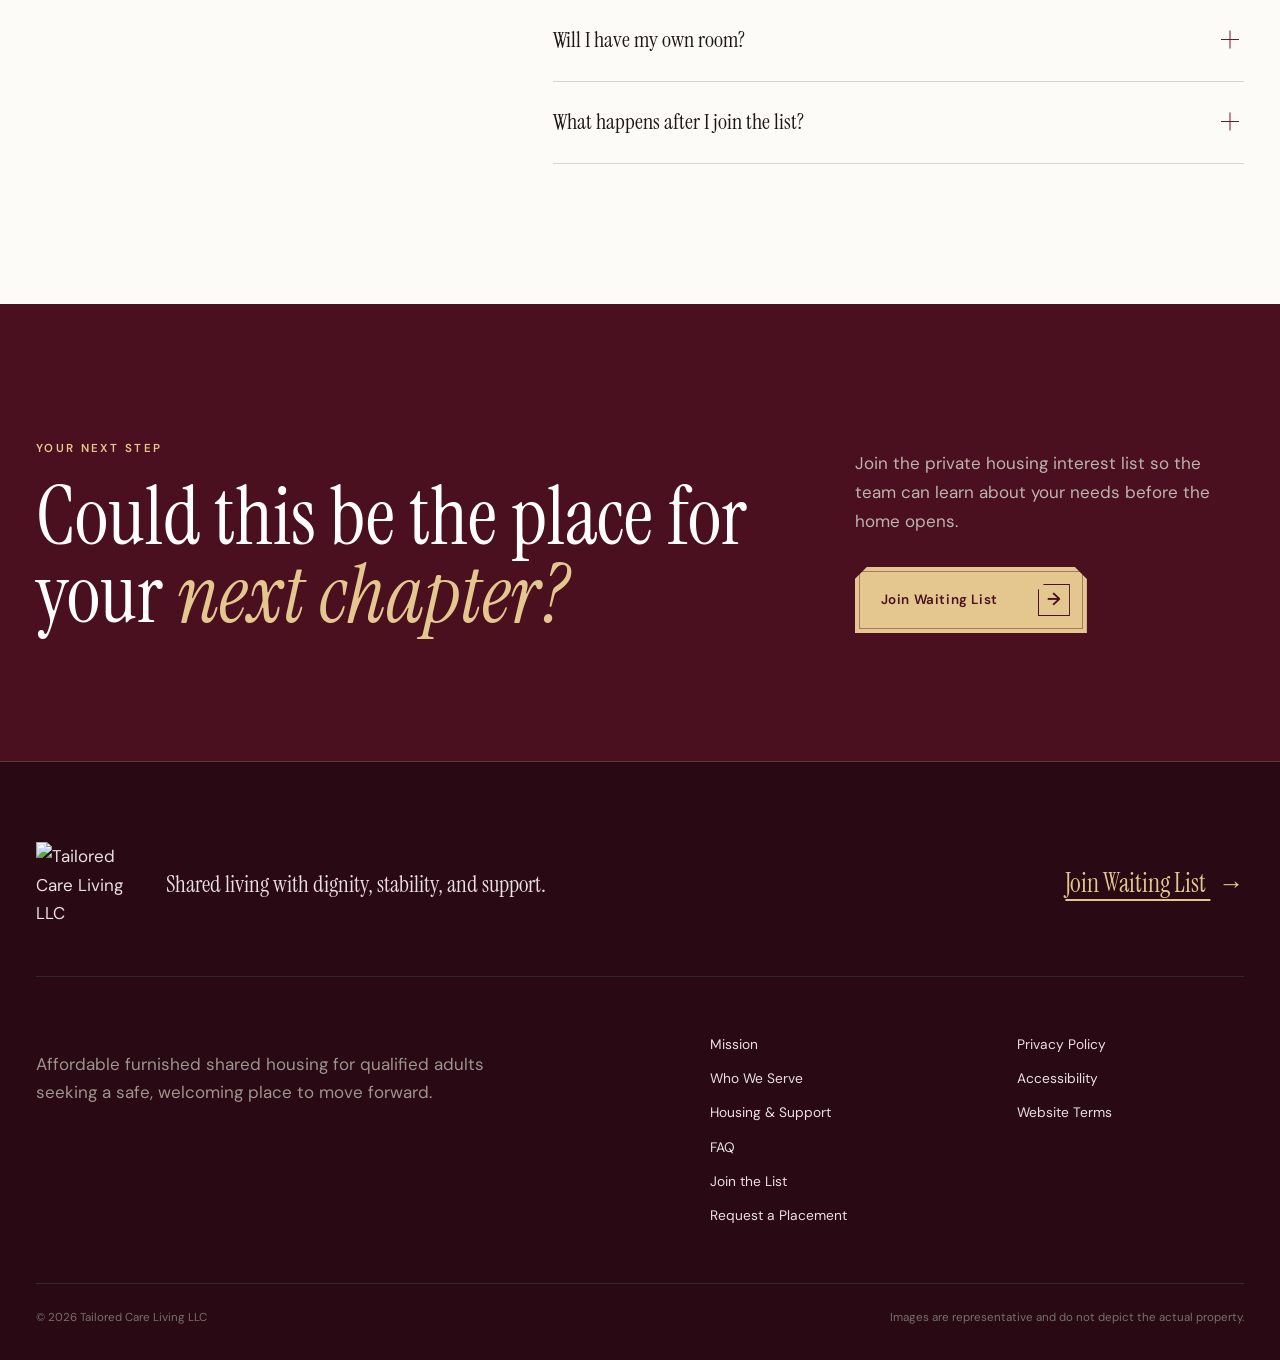
==== commit 3e3e9584: "Add Placement Agency tab to the main menu Co-Authored-By: Claude Opus 5.5 <noreply@anthropic.com>" ====
--- a/index.html
+++ b/index.html
@@ -8,7 +8,7 @@
   <meta name="theme-color" content="#161311">
   <link rel="preconnect" href="https://fonts.googleapis.com">
   <link rel="preconnect" href="https://fonts.gstatic.com" crossorigin>
-  <link rel="stylesheet" href="assets/css/styles.css?v=20261028a">
+  <link rel="stylesheet" href="assets/css/styles.css?v=20261030a">
   <script type="application/ld+json">{"@context":"https://schema.org","@type":"Organization","name":"Tailored Care Living LLC","description":"Affordable furnished shared housing for qualified adults."}</script>
 </head>
 <body class="home-page">
@@ -18,7 +18,7 @@
       <a class="brand" href="#top" aria-label="Tailored Care Living home"><img src="assets/images/tailored-care-living-logo-display.jpg" alt="Tailored Care Living LLC"></a>
       <button class="menu-button" type="button" aria-label="Open menu" aria-expanded="false" aria-controls="site-menu" data-menu-button><span></span><span></span></button>
       <div class="nav-links" id="site-menu" data-menu>
-        <a href="#top">Home</a><a href="#mission">Mission</a><a href="#who">Who We Serve</a><a href="#support">Housing &amp; Support</a><a href="#faq">FAQ</a><a href="#contact">Contact</a>
+        <a href="#top">Home</a><a href="#mission">Mission</a><a href="#who">Who We Serve</a><a href="#support">Housing &amp; Support</a><a href="#faq">FAQ</a><a href="placement.html">Placement Agency</a><a href="#contact">Contact</a>
         <a class="button button-small" href="apply.html"><span>Join Waiting List</span><span aria-hidden="true">→</span></a>
       </div>
     </nav>
--- a/assets/css/styles.css
+++ b/assets/css/styles.css
@@ -386,3 +386,5 @@
 .partner-banner h2 em{color:var(--gold-light);font-style:italic}
 .partner-banner p:not(.eyebrow){margin:0;max-width:44rem;color:rgba(255,255,255,.82);font-size:.95rem}
 @media(max-width:820px){.partner-banner-inner{grid-template-columns:1fr;gap:1.6rem}}
+.nav-links>a{white-space:nowrap}
+@media(min-width:821px) and (max-width:1100px){.nav-links{gap:.95rem}.nav-links>a:not(.button){font-size:.72rem}}
